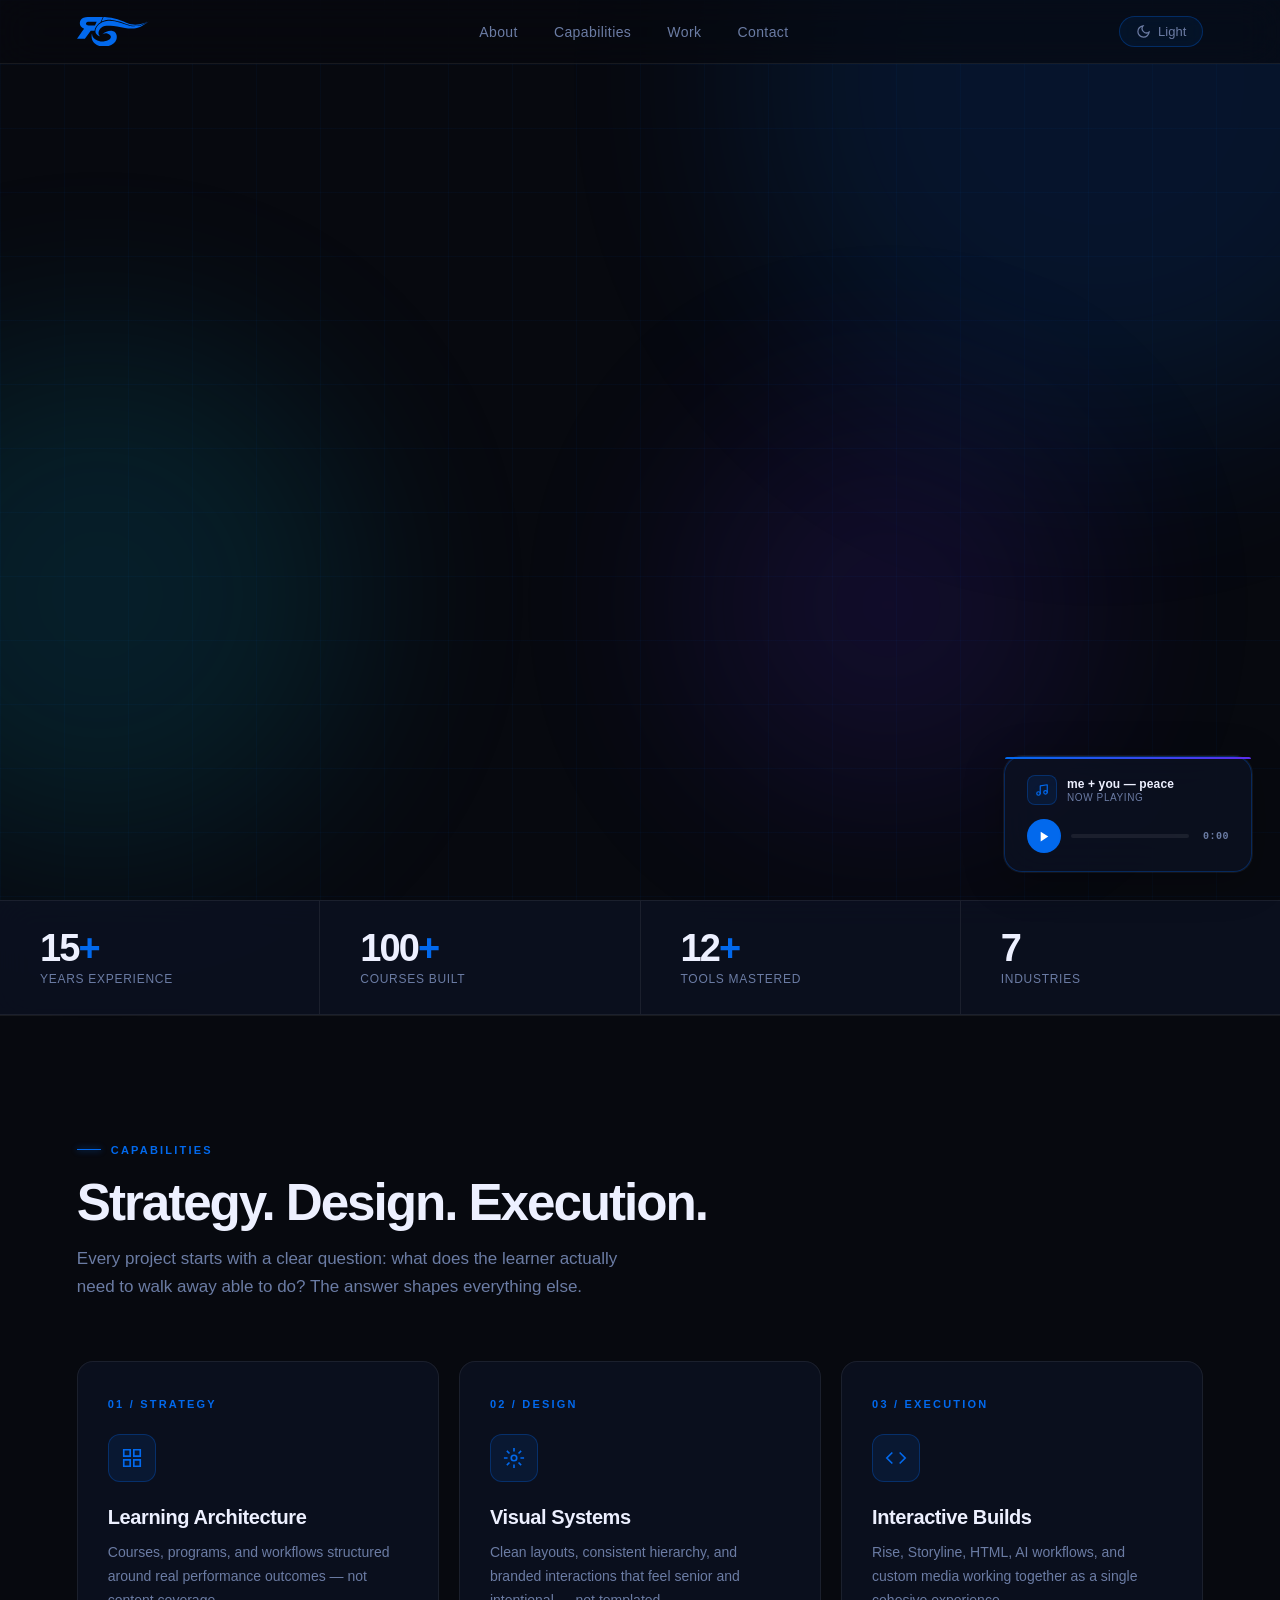
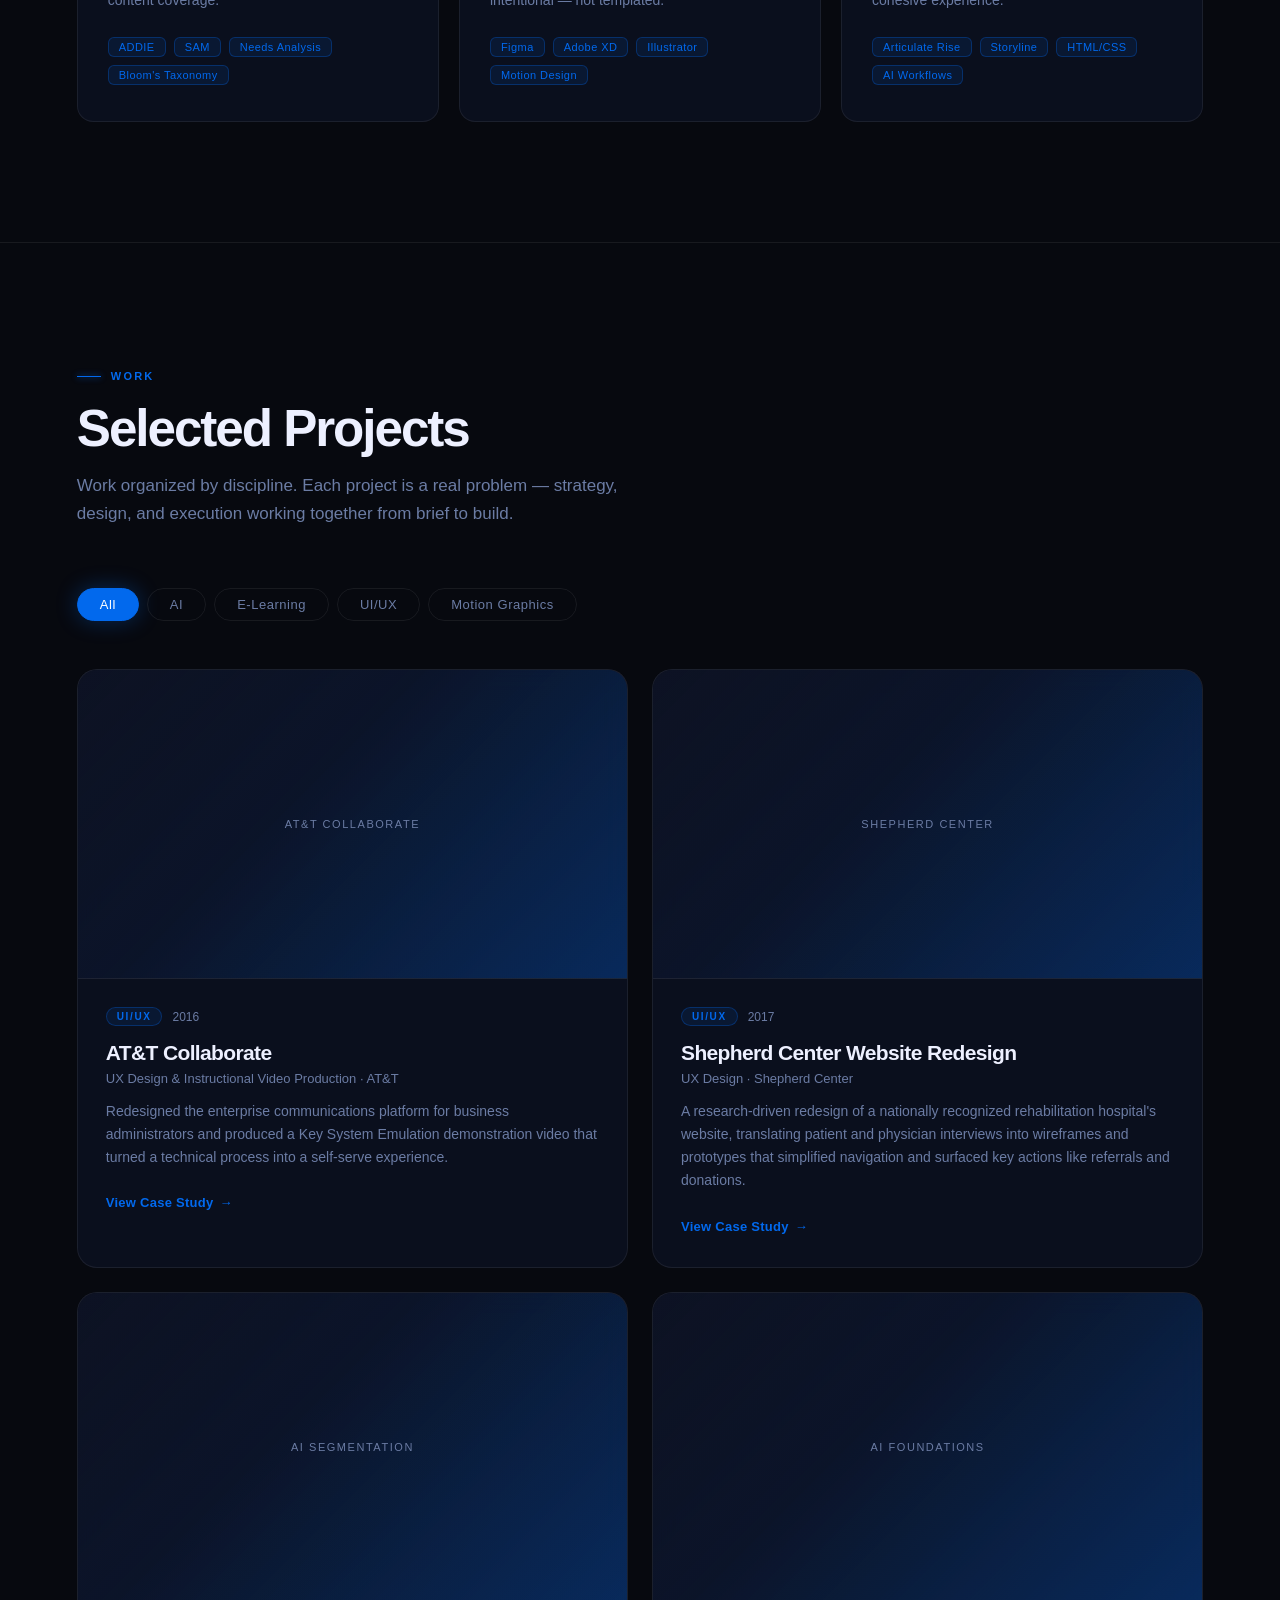
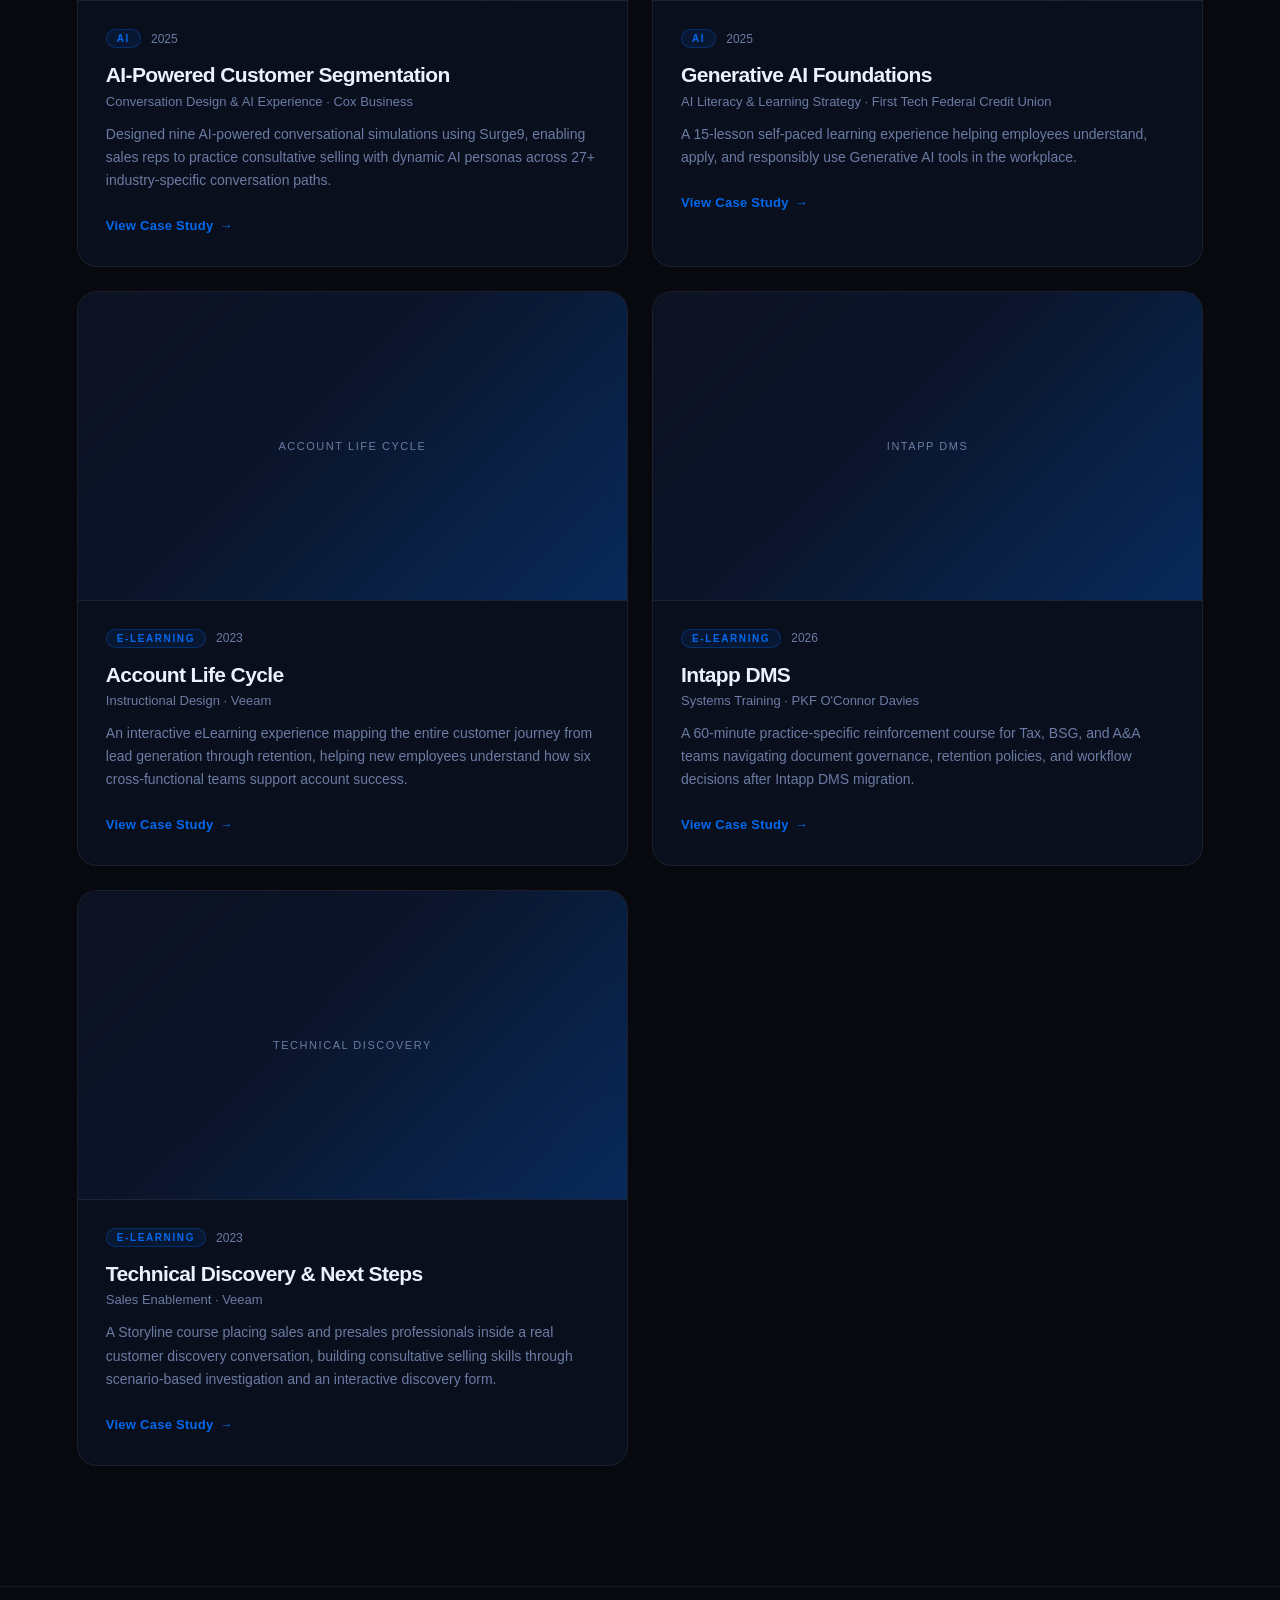
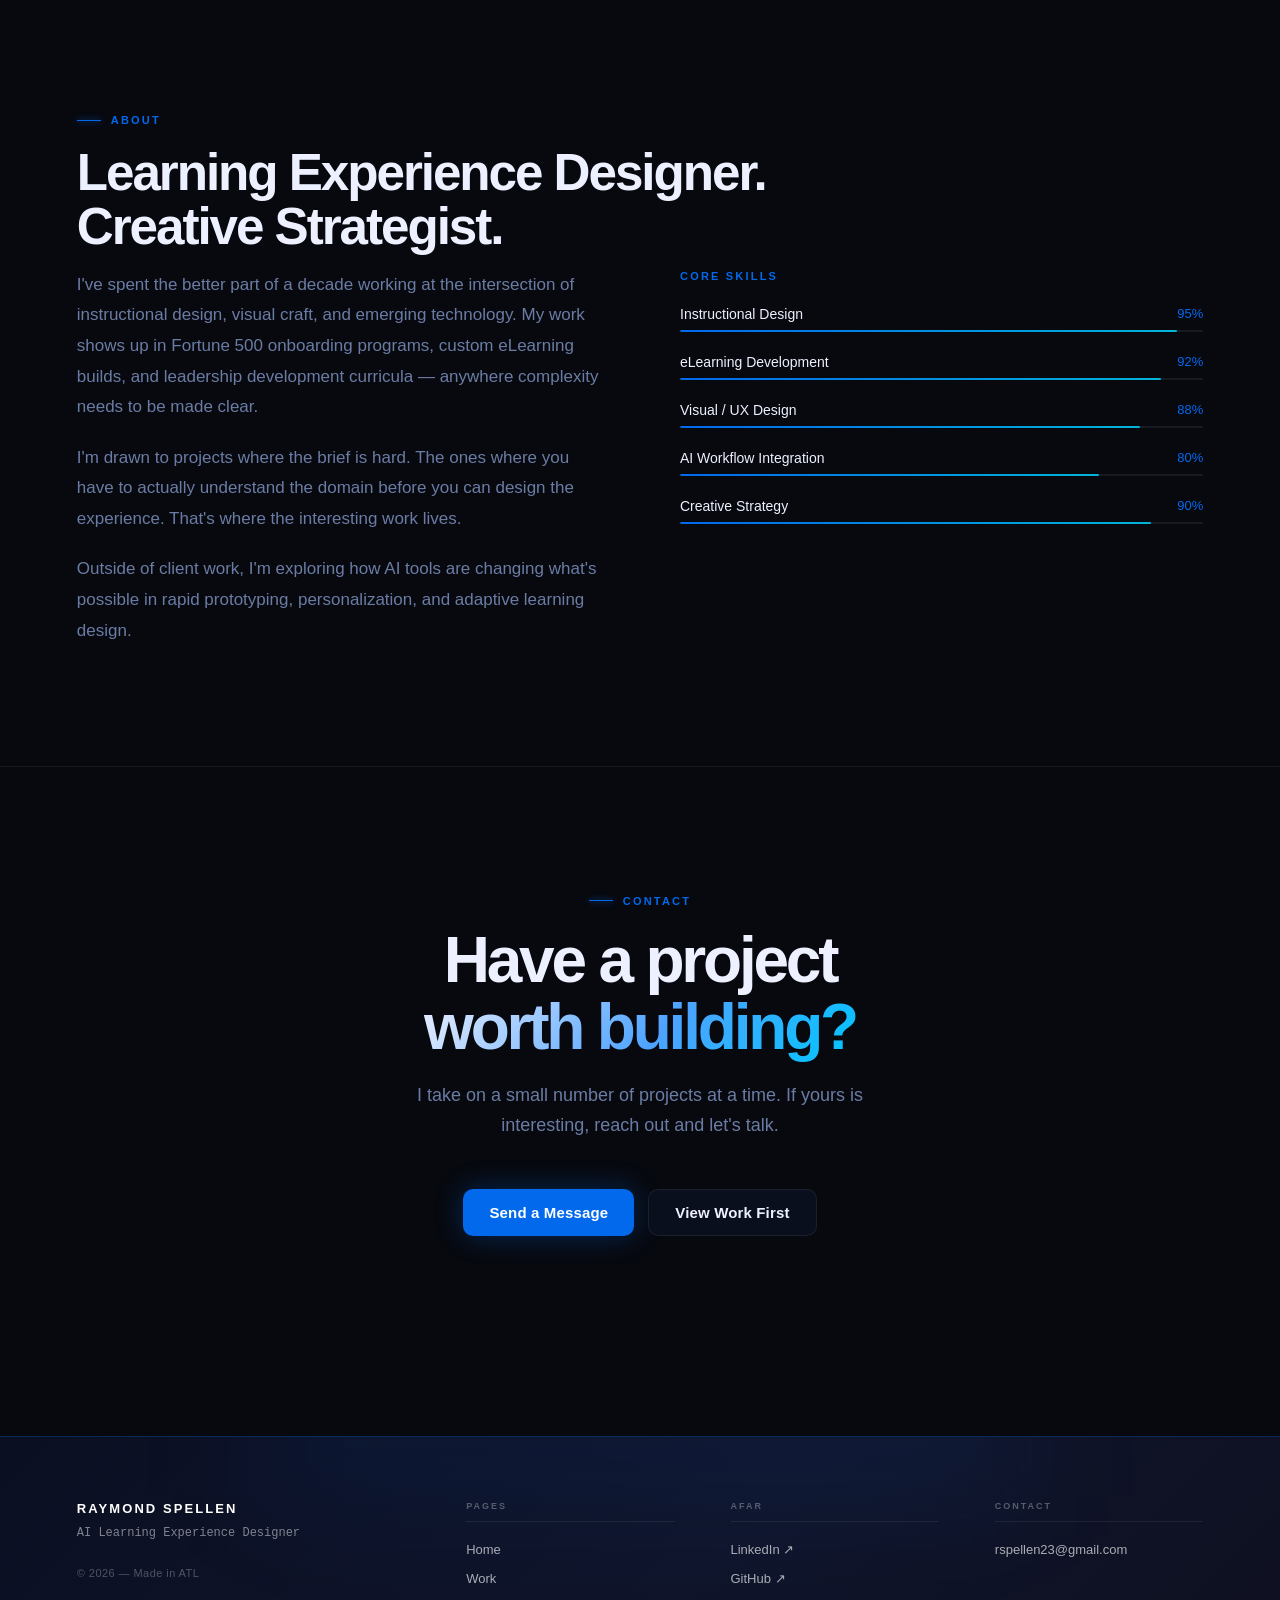
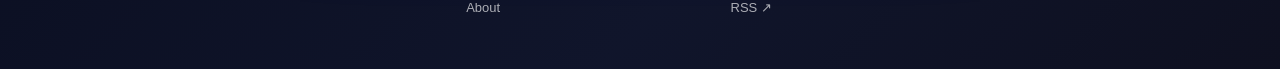
==== index.html @ ef3dd7fc "commit" ====
<!DOCTYPE html>
<html lang="en" data-theme="dark">
<head>
<meta charset="UTF-8" />
<meta name="viewport" content="width=device-width, initial-scale=1.0" />
<title>Raymond Spellen | Learning Experience Portfolio</title>
<link rel="stylesheet" href="footer.css" />

<style>
/* ─── Tokens ─── */
:root {
  --bg:           #07090f;
  --surface:      #0d1223;
  --card:         rgba(13, 18, 35, 0.75);
  --text:         #edf0ff;
  --muted:        #6b7ca4;
  --accent:       #0269ed;
  --accent-lo:    rgba(2, 105, 237, 0.10);
  --accent-mid:   rgba(2, 105, 237, 0.22);
  --accent-glow:  rgba(2, 105, 237, 0.32);
  --border:       rgba(255, 255, 255, 0.07);
  --border-hi:    rgba(2, 105, 237, 0.30);
  --grid-line:    rgba(2, 105, 237, 0.045);
  --orb-opacity:  0.13;
  --nav-bg:       rgba(7, 9, 15, 0.65);
}

[data-theme="light"] {
  --bg:           #f1f4ff;
  --surface:      #ffffff;
  --card:         rgba(255, 255, 255, 0.82);
  --text:         #07090f;
  --muted:        #505d7e;
  --accent:       #0269ed;
  --accent-lo:    rgba(2, 105, 237, 0.07);
  --accent-mid:   rgba(2, 105, 237, 0.15);
  --accent-glow:  rgba(2, 105, 237, 0.22);
  --border:       rgba(0, 0, 0, 0.07);
  --border-hi:    rgba(2, 105, 237, 0.25);
  --grid-line:    rgba(2, 105, 237, 0.04);
  --orb-opacity:  0.06;
  --nav-bg:       rgba(241, 244, 255, 0.72);
}

/* ─── Reset ─── */
*, *::before, *::after { box-sizing: border-box; margin: 0; padding: 0; }
html { scroll-behavior: smooth; }

body {
  font-family: Inter, -apple-system, Arial, sans-serif;
  background: var(--bg);
  color: var(--text);
  overflow-x: hidden;
  transition: background .4s ease, color .4s ease;
}

/* ─── Background grid ─── */
body::before {
  content: '';
  position: fixed;
  inset: 0;
  background-image:
    linear-gradient(var(--grid-line) 1px, transparent 1px),
    linear-gradient(90deg, var(--grid-line) 1px, transparent 1px);
  background-size: 64px 64px;
  pointer-events: none;
  z-index: 0;
  transition: background-image .4s ease;
}

/* ─── Gradient orbs ─── */
.orb {
  position: fixed;
  border-radius: 50%;
  filter: blur(100px);
  opacity: var(--orb-opacity);
  pointer-events: none;
  z-index: 0;
  transition: opacity .4s ease;
}
.orb-1 {
  width: 720px; height: 720px;
  background: #0269ed;
  top: -280px; right: -180px;
  animation: drift 12s ease-in-out infinite;
}
.orb-2 {
  width: 520px; height: 520px;
  background: #00b4d8;
  bottom: 5%; left: -160px;
  animation: drift 14s ease-in-out infinite reverse;
}
.orb-3 {
  width: 400px; height: 400px;
  background: #5c2eed;
  top: 45%; right: 15%;
  animation: drift 10s ease-in-out infinite;
  animation-delay: -6s;
}

@keyframes drift {
  0%, 100% { transform: translateY(0px); }
  50%       { transform: translateY(-44px); }
}

/* ─── Layer content above bg ─── */
header, section, .intro-loader, nav, footer { position: relative; z-index: 1; }

/* ─── Intro loader ─── */
.intro-loader {
  position: fixed;
  inset: 0;
  background: var(--bg);
  z-index: 999;
  display: grid;
  place-items: center;
  transition: opacity .7s ease;
}
.intro-loader.hide {
  opacity: 0;
  pointer-events: none;
}
.intro-logo { width: 300px; }
.intro-logo .cls-1,
.signature-mark .cls-1,
.nav-logo-svg .cls-1 { fill: #0269ed; }

/* ─── Nav ─── */
nav {
  position: fixed;
  top: 0; left: 0; right: 0;
  z-index: 200;
  padding: 16px 6vw;
  display: flex;
  justify-content: space-between;
  align-items: center;
  background: var(--nav-bg);
  backdrop-filter: blur(20px);
  -webkit-backdrop-filter: blur(20px);
  border-bottom: 1px solid var(--border);
  transition: background .4s ease, border-color .4s ease;
}

.nav-logo-svg { width: 72px; height: auto; display: block; }

.nav-links {
  display: flex;
  list-style: none;
  gap: 36px;
}
.nav-links a {
  color: var(--muted);
  text-decoration: none;
  font-size: 14px;
  letter-spacing: .03em;
  transition: color .2s;
}
.nav-links a:hover { color: var(--text); }

.nav-right { display: flex; align-items: center; gap: 16px; }

.theme-btn {
  display: flex;
  align-items: center;
  gap: 7px;
  padding: 7px 16px;
  border-radius: 999px;
  border: 1px solid var(--border-hi);
  background: var(--accent-lo);
  color: var(--muted);
  font-size: 13px;
  font-family: inherit;
  cursor: pointer;
  transition: all .25s ease;
  backdrop-filter: blur(8px);
}
.theme-btn:hover { color: var(--text); border-color: var(--accent); }

.icon-sun, .icon-moon {
  width: 15px; height: 15px;
  display: none;
}
[data-theme="dark"]  .icon-moon { display: block; }
[data-theme="light"] .icon-sun  { display: block; }
[data-theme="dark"]  .toggle-label::after { content: "Light"; }
[data-theme="light"] .toggle-label::after { content: "Dark"; }

/* ─── Hero ─── */
header {
  min-height: 100vh;
  padding: 130px 6vw 100px;
  display: flex;
  align-items: center;
}

.hero { max-width: 1000px; }

.signature-mark {
  display: block;
  width: 200px;
  margin-bottom: 48px;
}

.eyebrow {
  display: inline-flex;
  align-items: center;
  gap: 10px;
  font-size: 11px;
  font-weight: 600;
  letter-spacing: .22em;
  text-transform: uppercase;
  color: var(--accent);
  padding: 6px 16px;
  border: 1px solid var(--border-hi);
  border-radius: 999px;
  background: var(--accent-lo);
  margin-bottom: 32px;
  backdrop-filter: blur(8px);
}
.eyebrow-dot {
  width: 6px; height: 6px;
  background: var(--accent);
  border-radius: 50%;
  box-shadow: 0 0 10px var(--accent);
  animation: blink 2.4s ease-in-out infinite;
}
@keyframes blink { 0%,100%{opacity:1;} 50%{opacity:.3;} }

h1 {
  font-size: clamp(42px, 7vw, 92px);
  line-height: .93;
  letter-spacing: -0.045em;
  font-weight: 800;
  margin-bottom: 32px;
}

.grad {
  background: linear-gradient(130deg, var(--text) 0%, #4da3ff 55%, #00c6ff 100%);
  -webkit-background-clip: text;
  -webkit-text-fill-color: transparent;
  background-clip: text;
}
[data-theme="light"] .grad {
  background: linear-gradient(130deg, #07090f 0%, #0269ed 55%, #0050b3 100%);
  -webkit-background-clip: text;
  -webkit-text-fill-color: transparent;
  background-clip: text;
}

.hero-sub {
  font-size: 19px;
  line-height: 1.65;
  color: var(--muted);
  max-width: 560px;
  margin-bottom: 48px;
}

.hero-ctas { display: flex; gap: 14px; flex-wrap: wrap; }

.btn {
  display: inline-flex;
  align-items: center;
  gap: 8px;
  padding: 14px 26px;
  border-radius: 10px;
  font-size: 15px;
  font-weight: 600;
  text-decoration: none;
  font-family: inherit;
  letter-spacing: .01em;
  transition: all .25s ease;
  cursor: pointer;
}
.btn-primary {
  background: var(--accent);
  color: #fff;
  border: none;
  box-shadow: 0 0 28px var(--accent-glow);
}
.btn-primary:hover {
  transform: translateY(-2px);
  box-shadow: 0 4px 48px var(--accent-glow);
}
.btn-ghost {
  background: var(--card);
  color: var(--text);
  border: 1px solid var(--border);
  backdrop-filter: blur(8px);
}
.btn-ghost:hover {
  border-color: var(--border-hi);
  transform: translateY(-2px);
}

/* ─── Stats bar ─── */
.stats-bar {
  display: flex;
  gap: 0;
  background: var(--card);
  backdrop-filter: blur(16px);
  border-top: 1px solid var(--border);
  border-bottom: 1px solid var(--border);
  overflow-x: auto;
}
.stat {
  flex: 1;
  min-width: 150px;
  padding: 28px 40px;
  border-right: 1px solid var(--border);
}
.stat:last-child { border-right: none; }
.stat-val {
  font-size: 38px;
  font-weight: 800;
  letter-spacing: -0.05em;
  line-height: 1;
  color: var(--text);
  margin-bottom: 5px;
}
.stat-val em {
  font-style: normal;
  color: var(--accent);
}
.stat-lbl {
  font-size: 12px;
  color: var(--muted);
  letter-spacing: .06em;
  text-transform: uppercase;
}

/* ─── Section shell ─── */
.section { padding: 120px 6vw; }
.section-bordered { border-top: 1px solid var(--border); }

.tag-label {
  display: inline-flex;
  align-items: center;
  gap: 10px;
  font-size: 11px;
  font-weight: 700;
  letter-spacing: .2em;
  text-transform: uppercase;
  color: var(--accent);
  margin-bottom: 20px;
}
.tag-label::before {
  content: '';
  display: block;
  width: 24px;
  height: 1px;
  background: var(--accent);
  box-shadow: 0 0 6px var(--accent);
}

.section-h {
  font-size: clamp(30px, 4vw, 56px);
  letter-spacing: -0.04em;
  line-height: 1.05;
  margin-bottom: 16px;
}

.section-sub {
  font-size: 17px;
  color: var(--muted);
  line-height: 1.65;
  max-width: 580px;
  margin-bottom: 60px;
}

/* ─── Capabilities ─── */
.caps-grid {
  display: grid;
  grid-template-columns: repeat(3, 1fr);
  gap: 20px;
}

.cap-card {
  background: var(--card);
  backdrop-filter: blur(14px);
  border: 1px solid var(--border);
  border-radius: 16px;
  padding: 36px 30px;
  position: relative;
  overflow: hidden;
  transition: border-color .3s, transform .3s, box-shadow .3s;
}
.cap-card::after {
  content: '';
  position: absolute;
  inset: 0;
  background: linear-gradient(135deg, var(--accent-lo) 0%, transparent 55%);
  opacity: 0;
  transition: opacity .3s;
  pointer-events: none;
}
.cap-card:hover {
  border-color: var(--border-hi);
  transform: translateY(-6px);
  box-shadow: 0 24px 56px rgba(2, 105, 237, 0.13);
}
.cap-card:hover::after { opacity: 1; }

.cap-num {
  font-size: 11px;
  font-weight: 700;
  letter-spacing: .2em;
  text-transform: uppercase;
  color: var(--accent);
  margin-bottom: 24px;
  display: block;
}
.cap-icon {
  width: 48px; height: 48px;
  border-radius: 12px;
  border: 1px solid var(--border-hi);
  background: var(--accent-lo);
  display: flex;
  align-items: center;
  justify-content: center;
  margin-bottom: 24px;
}
.cap-icon svg { width: 22px; height: 22px; stroke: var(--accent); fill: none; stroke-width: 1.8; }
.cap-card h3 {
  font-size: 20px;
  letter-spacing: -0.02em;
  margin-bottom: 12px;
}
.cap-card p {
  font-size: 14px;
  color: var(--muted);
  line-height: 1.7;
  margin-bottom: 24px;
}
.tool-chips { display: flex; flex-wrap: wrap; gap: 8px; }
.chip {
  font-size: 11px;
  color: var(--accent);
  background: var(--accent-lo);
  border: 1px solid var(--border-hi);
  border-radius: 6px;
  padding: 3px 10px;
  letter-spacing: .04em;
}

/* ─── Work Section ─── */
.work-tabs {
  display: flex;
  gap: 8px;
  flex-wrap: wrap;
  margin-bottom: 48px;
}
.work-tab {
  padding: 8px 22px;
  border-radius: 999px;
  border: 1px solid var(--border);
  background: transparent;
  color: var(--muted);
  font-size: 13px;
  font-family: inherit;
  font-weight: 500;
  letter-spacing: .04em;
  cursor: pointer;
  transition: all .2s ease;
}
.work-tab:hover { border-color: var(--border-hi); color: var(--text); }
.work-tab.active {
  background: var(--accent);
  border-color: var(--accent);
  color: #fff;
  box-shadow: 0 0 22px var(--accent-glow);
}

.work-grid {
  display: grid;
  grid-template-columns: repeat(2, 1fr);
  gap: 24px;
}

.work-item {
  background: var(--card);
  backdrop-filter: blur(14px);
  border: 1px solid var(--border);
  border-radius: 20px;
  overflow: hidden;
  text-decoration: none;
  color: inherit;
  display: block;
  cursor: pointer;
  transition: border-color .3s, transform .3s, box-shadow .3s;
}
.work-item:hover {
  border-color: var(--border-hi);
  transform: translateY(-5px);
  box-shadow: 0 20px 60px rgba(2, 105, 237, 0.13);
}

.work-thumb {
  aspect-ratio: 16 / 9;
  background: linear-gradient(135deg, var(--surface) 0%, var(--accent-lo) 100%);
  border-bottom: 1px solid var(--border);
  display: flex;
  align-items: center;
  justify-content: center;
  position: relative;
  overflow: hidden;
}
.work-thumb::after {
  content: '';
  position: absolute;
  inset: 0;
  background: linear-gradient(135deg, transparent 40%, var(--accent-mid) 100%);
}
.thumb-lbl {
  font-size: 11px;
  letter-spacing: .14em;
  text-transform: uppercase;
  color: var(--muted);
  position: relative;
  z-index: 1;
}

.work-body { padding: 28px 28px 32px; }

.work-card-meta {
  display: flex;
  align-items: center;
  gap: 10px;
  margin-bottom: 14px;
}
.cat-pill {
  font-size: 10px;
  font-weight: 700;
  letter-spacing: .16em;
  text-transform: uppercase;
  color: var(--accent);
  border: 1px solid var(--border-hi);
  padding: 3px 10px;
  border-radius: 999px;
  background: var(--accent-lo);
}
.work-yr { font-size: 12px; color: var(--muted); }

.work-item h3 {
  font-size: 21px;
  letter-spacing: -0.03em;
  line-height: 1.2;
  margin-bottom: 6px;
}
.work-client {
  font-size: 13px;
  color: var(--muted);
  margin-bottom: 14px;
}
.work-desc {
  font-size: 14px;
  color: var(--muted);
  line-height: 1.65;
  margin-bottom: 24px;
}
.work-cta {
  display: inline-flex;
  align-items: center;
  gap: 6px;
  font-size: 13px;
  font-weight: 600;
  color: var(--accent);
  letter-spacing: .02em;
}
.work-cta::after { content: '→'; }

.work-empty {
  grid-column: 1 / -1;
  display: none;
  flex-direction: column;
  align-items: center;
  gap: 10px;
  padding: 80px 40px;
  border: 1px dashed var(--border);
  border-radius: 20px;
  font-size: 14px;
  color: var(--muted);
  letter-spacing: .06em;
  text-align: center;
}
.work-empty.visible { display: flex; }

/* ─── About ─── */
.about-grid {
  display: grid;
  grid-template-columns: 1fr 1fr;
  gap: 80px;
  align-items: start;
}
.about-text p {
  font-size: 17px;
  color: var(--muted);
  line-height: 1.8;
  margin-bottom: 20px;
}
.about-text p:last-child { margin-bottom: 0; }

.skills-label {
  font-size: 11px;
  font-weight: 700;
  letter-spacing: .2em;
  text-transform: uppercase;
  color: var(--accent);
  margin-bottom: 24px;
  display: block;
}
.skill-list { display: flex; flex-direction: column; gap: 22px; }
.skill-row {}
.skill-top {
  display: flex;
  justify-content: space-between;
  margin-bottom: 8px;
}
.skill-name { font-size: 14px; font-weight: 500; color: var(--text); }
.skill-pct { font-size: 13px; color: var(--accent); }
.skill-track {
  height: 2px;
  background: var(--border);
  border-radius: 999px;
  overflow: hidden;
}
.skill-fill {
  height: 100%;
  border-radius: 999px;
  background: linear-gradient(90deg, #0269ed, #00b4d8);
  box-shadow: 0 0 10px rgba(2, 105, 237, 0.5);
  width: 0;
  transition: width 1.3s cubic-bezier(.4,0,.2,1);
}

/* ─── CTA ─── */
.cta-section {
  padding: 120px 6vw;
  border-top: 1px solid var(--border);
  text-align: center;
}
.cta-section h2 {
  font-size: clamp(34px, 5vw, 68px);
  letter-spacing: -0.05em;
  line-height: 1.05;
  margin-bottom: 20px;
}
.cta-section p {
  font-size: 18px;
  color: var(--muted);
  max-width: 480px;
  margin: 0 auto 48px;
  line-height: 1.65;
}
.cta-row { display: flex; justify-content: center; gap: 14px; flex-wrap: wrap; }

/* ─── Footer ─── */
footer {
  padding: 28px 6vw;
  border-top: 1px solid var(--border);
  display: flex;
  justify-content: space-between;
  align-items: center;
  font-size: 13px;
  color: var(--muted);
  position: relative;
  z-index: 1;
}

/* ─── Reveal animation ─── */
.reveal, .reveal-stagger { opacity: 0; transform: translateY(22px); }

/* ─── Responsive ─── */
@media (max-width: 900px) {
  .caps-grid { grid-template-columns: 1fr; }
  .work-grid  { grid-template-columns: 1fr; }
  .about-grid { grid-template-columns: 1fr; gap: 48px; }
  .nav-links { display: none; }
  .stats-bar { flex-direction: column; }
  .stat { border-right: none; border-bottom: 1px solid var(--border); }
  .stat:last-child { border-bottom: none; }
}

/* ─── Audio Player ─── */
@keyframes ap-spin { to { transform: rotate(360deg); } }

.audio-player {
  position: fixed; bottom: 28px; right: 28px; z-index: 300;
  background: var(--card); backdrop-filter: blur(20px); -webkit-backdrop-filter: blur(20px);
  border: 1px solid var(--border-hi); border-radius: 18px;
  padding: 18px 22px; min-width: 248px;
  box-shadow: 0 8px 40px rgba(0,0,0,.28), 0 0 0 1px var(--border);
  transition: background .4s ease, border-color .4s ease;
}
.audio-player::before {
  content: ''; position: absolute; top: 0; left: 0; right: 0; height: 2px;
  background: linear-gradient(90deg, var(--accent), #5c2eed);
  border-radius: 18px 18px 0 0;
}
.ap-header {
  display: flex; align-items: center; gap: 10px; margin-bottom: 14px;
}
.ap-icon {
  width: 30px; height: 30px; flex-shrink: 0;
  background: var(--accent-lo); border: 1px solid var(--border-hi); border-radius: 8px;
  display: flex; align-items: center; justify-content: center;
  color: var(--accent);
}
.ap-icon svg { width: 14px; height: 14px; }
.ap-track {
  flex: 1; min-width: 0;
}
.ap-title {
  display: block; font-size: 12px; font-weight: 600; color: var(--text);
  white-space: nowrap; overflow: hidden; text-overflow: ellipsis;
  letter-spacing: .01em;
}
.ap-label {
  display: block; font-size: 10px; color: var(--muted);
  letter-spacing: .06em; text-transform: uppercase; margin-top: 1px;
}
.ap-controls {
  display: flex; align-items: center; gap: 10px;
}
.ap-play-btn {
  flex-shrink: 0; width: 34px; height: 34px;
  border-radius: 50%; border: 1px solid var(--border-hi);
  background: var(--accent); color: #fff;
  display: flex; align-items: center; justify-content: center;
  cursor: pointer; font-family: inherit; transition: background .2s, transform .15s;
}
.ap-play-btn:hover { background: #0253c4; transform: scale(1.08); }
.ap-play-btn svg { width: 13px; height: 13px; }
.ap-progress-wrap {
  flex: 1; height: 4px; background: var(--border); border-radius: 2px;
  cursor: pointer; position: relative; overflow: hidden;
}
.ap-progress-bar {
  height: 100%; width: 0%; background: var(--accent); border-radius: 2px;
  transition: width .1s linear;
}
.ap-time {
  font-size: 10px; font-weight: 600; color: var(--muted);
  letter-spacing: .05em; min-width: 30px; text-align: right;
  font-family: 'Courier New', monospace;
}

/* ─── Site Footer ─── */
.site-footer { display:block !important; background:linear-gradient(135deg,#0b0f22 0%,#10152b 55%,#0e1020 100%); border-top:1px solid rgba(2,105,237,.28); padding:64px 6vw 52px; margin-top:80px; position:relative; z-index:1; overflow:hidden; }
[data-theme="light"] .site-footer { background:linear-gradient(135deg,#e4eaff 0%,#eef1ff 55%,#dde6ff 100%); border-top:1px solid rgba(2,105,237,.18); }
.footer-inner { display:grid !important; grid-template-columns:1.6fr 1fr 1fr 1fr; gap:56px; align-items:start; }
.footer-brand { display:flex !important; flex-direction:column !important; }
.footer-name { font-size:13px; font-weight:800; letter-spacing:.16em; text-transform:uppercase; color:#fff; margin-bottom:8px; }
[data-theme="light"] .footer-name { color:#07090f; }
.footer-tagline { font-family:'Courier New',monospace; font-size:12px; color:rgba(255,255,255,.48); line-height:1.6; margin-bottom:24px; }
[data-theme="light"] .footer-tagline { color:#505d7e; }
.footer-copy { font-size:11px; color:rgba(255,255,255,.28); letter-spacing:.04em; }
[data-theme="light"] .footer-copy { color:#7a89b0; }
.footer-col { display:flex !important; flex-direction:column !important; gap:11px; }
.footer-col-label { display:block; font-size:9px; font-weight:700; letter-spacing:.22em; text-transform:uppercase; color:rgba(255,255,255,.3); margin-bottom:8px; padding-bottom:10px; border-bottom:1px solid rgba(255,255,255,.07); }
[data-theme="light"] .footer-col-label { color:#7a89b0; border-bottom-color:rgba(0,0,0,.07); }
.footer-col a { font-size:13px; color:rgba(255,255,255,.65); text-decoration:none; transition:color .2s; }
.footer-col a:hover { color:#0269ed; }
[data-theme="light"] .footer-col a { color:#07090f; }
[data-theme="light"] .footer-col a:hover { color:#0269ed; }
@media(max-width:780px){.footer-inner{grid-template-columns:1fr 1fr !important;gap:36px;}.footer-brand{grid-column:1/-1;margin-bottom:8px;}}
@media(max-width:480px){.footer-inner{grid-template-columns:1fr !important;}}
</style>
</head>

<body>

<!-- Ambient orbs -->
<div class="orb orb-1"></div>
<div class="orb orb-2"></div>
<div class="orb orb-3"></div>

<!-- ─── Intro Loader ─── -->
<div class="intro-loader" id="loader">
  <svg class="intro-logo" viewBox="0 0 1119.99 461.88" xmlns="http://www.w3.org/2000/svg">
    <path class="cls-1" d="M122.86,336.76l-122.86.14,51.08-73.11,14.62-20.52c2.9-2.01,3.95-5.2,6.02-8.01l38.52-52.41c-39.26-16.86-68.72-46.02-66.66-90.72.02-36.71,24.75-66.36,58.06-79.94C121.98,3.89,143.37.39,165.79.38l215.58-.13,21.4.59-36.93,81.54c-34.11,20.93-61.34,50.14-78.95,86.01-6.89,14.04-11.42,28.09-13.55,43.73l-44.33.18-15.67.8-90.48,123.67ZM194.12,132.17l85.6-.16,26.28-57.83-120.31-.1c-9.86-.26-18.55,1.29-27.49,4.69-15.89,6.06-22.75,24.15-14.33,39.28,7.8,14.02,32.15,13.82,50.25,14.12Z"/>
    <path class="cls-1" d="M746.52,170.11c-41.01-4.36-80.49-13.59-121.05-20.85-36.13-6.47-71.23-11.73-107.86-14.17-29.82-1.98-58.53-.9-87.3,6.82-17.5,4.69-33.44,12.44-48.13,22.68-16.47,11.48-29.41,26.01-38.27,43.81-15.53,31.22-13.31,71.85,15.78,92.76l-19.06-6.13c-14.24-4.58-26.38-13.5-36.01-24.84-24.78-29.19-21.93-66.45-5.73-99.88,10.49-21.65,25.46-40.45,43.13-56.59,4-3.65,7.99-5.99,12.07-9.19l6.69-5.24c19.83-13.56,40.91-23.45,64.21-29.67l37.31-7.76c42.07-5.44,84.1-2.69,125.65,5.95l70.61,18.24,15.09,4.57,59.17,16.35c79.18,25.2,121,41.06,189.66,34.63s85.92-17.17,88.58-18.08c28.8-9.76,45.96-21.68,65.62-31.13l43.32-22.01c-57.28,35.37-111.01,80.38-176.34,98.19-18.41,5.02-35.52,12.22-98.81,11.55-30.35-.32-68.17-6.8-98.32-10Z"/>
    <path class="cls-1" d="M389.35,270.35c73.89-64.99,161.21-70.91,202.21-32.68,29.97,27.95,33,77.44,21.45,112.34-29.44,88.96-172.19,139.36-275.74,96.16-13.71-5.72-81.39-31.4-103.15-96.16-15.16-45.12-3.04-93.95,0-93.96,1.83,0,.04,17.59,5.11,34.72,16.6,56.14,105.76,102.1,188.94,86.81,55.87-10.27,110.69-33.31,96-80.68-8.28-26.7-49.24-41.07-52.09-41.87-42.02-11.91-77.17,11.49-82.72,15.32Z"/>
    <path class="cls-1" d="M412.84.25c7.83-1.89,171,5.68,322.09,73.8,65.77,29.65,86.09,35.79,115.6,40.58,130.66,21.21,242.15-42.4,240.19-40.58-3.19,2.97-108.45,83.8-246.89,58.12-3.77-.7-8.42-1.26-17.36-3.77-90.03-25.29-136.85-61.04-287.14-81.85-90.42-12.52-159.1,30.61-157.17,26.37,1.71-3.75,29.14-72.29,30.69-72.66Z"/>
  </svg>
</div>

<!-- ─── Nav ─── -->
<nav>
  <svg class="nav-logo-svg" viewBox="0 0 1119.99 461.88" xmlns="http://www.w3.org/2000/svg">
    <path class="cls-1" d="M122.86,336.76l-122.86.14,51.08-73.11,14.62-20.52c2.9-2.01,3.95-5.2,6.02-8.01l38.52-52.41c-39.26-16.86-68.72-46.02-66.66-90.72.02-36.71,24.75-66.36,58.06-79.94C121.98,3.89,143.37.39,165.79.38l215.58-.13,21.4.59-36.93,81.54c-34.11,20.93-61.34,50.14-78.95,86.01-6.89,14.04-11.42,28.09-13.55,43.73l-44.33.18-15.67.8-90.48,123.67ZM194.12,132.17l85.6-.16,26.28-57.83-120.31-.1c-9.86-.26-18.55,1.29-27.49,4.69-15.89,6.06-22.75,24.15-14.33,39.28,7.8,14.02,32.15,13.82,50.25,14.12Z"/>
    <path class="cls-1" d="M746.52,170.11c-41.01-4.36-80.49-13.59-121.05-20.85-36.13-6.47-71.23-11.73-107.86-14.17-29.82-1.98-58.53-.9-87.3,6.82-17.5,4.69-33.44,12.44-48.13,22.68-16.47,11.48-29.41,26.01-38.27,43.81-15.53,31.22-13.31,71.85,15.78,92.76l-19.06-6.13c-14.24-4.58-26.38-13.5-36.01-24.84-24.78-29.19-21.93-66.45-5.73-99.88,10.49-21.65,25.46-40.45,43.13-56.59,4-3.65,7.99-5.99,12.07-9.19l6.69-5.24c19.83-13.56,40.91-23.45,64.21-29.67l37.31-7.76c42.07-5.44,84.1-2.69,125.65,5.95l70.61,18.24,15.09,4.57,59.17,16.35c79.18,25.2,121,41.06,189.66,34.63s85.92-17.17,88.58-18.08c28.8-9.76,45.96-21.68,65.62-31.13l43.32-22.01c-57.28,35.37-111.01,80.38-176.34,98.19-18.41,5.02-35.52,12.22-98.81,11.55-30.35-.32-68.17-6.8-98.32-10Z"/>
    <path class="cls-1" d="M389.35,270.35c73.89-64.99,161.21-70.91,202.21-32.68,29.97,27.95,33,77.44,21.45,112.34-29.44,88.96-172.19,139.36-275.74,96.16-13.71-5.72-81.39-31.4-103.15-96.16-15.16-45.12-3.04-93.95,0-93.96,1.83,0,.04,17.59,5.11,34.72,16.6,56.14,105.76,102.1,188.94,86.81,55.87-10.27,110.69-33.31,96-80.68-8.28-26.7-49.24-41.07-52.09-41.87-42.02-11.91-77.17,11.49-82.72,15.32Z"/>
    <path class="cls-1" d="M412.84.25c7.83-1.89,171,5.68,322.09,73.8,65.77,29.65,86.09,35.79,115.6,40.58,130.66,21.21,242.15-42.4,240.19-40.58-3.19,2.97-108.45,83.8-246.89,58.12-3.77-.7-8.42-1.26-17.36-3.77-90.03-25.29-136.85-61.04-287.14-81.85-90.42-12.52-159.1,30.61-157.17,26.37,1.71-3.75,29.14-72.29,30.69-72.66Z"/>
  </svg>

  <ul class="nav-links">
    <li><a href="#about">About</a></li>
    <li><a href="#capabilities">Capabilities</a></li>
    <li><a href="#work">Work</a></li>
    <li><a href="#contact">Contact</a></li>
  </ul>

  <div class="nav-right">
    <button class="theme-btn" id="themeBtn" onclick="toggleTheme()">
      <!-- Sun icon -->
      <svg class="icon-sun" viewBox="0 0 24 24" stroke="currentColor" fill="none" stroke-width="2">
        <circle cx="12" cy="12" r="5"/>
        <line x1="12" y1="1" x2="12" y2="3"/>
        <line x1="12" y1="21" x2="12" y2="23"/>
        <line x1="4.22" y1="4.22" x2="5.64" y2="5.64"/>
        <line x1="18.36" y1="18.36" x2="19.78" y2="19.78"/>
        <line x1="1" y1="12" x2="3" y2="12"/>
        <line x1="21" y1="12" x2="23" y2="12"/>
        <line x1="4.22" y1="19.78" x2="5.64" y2="18.36"/>
        <line x1="18.36" y1="5.64" x2="19.78" y2="4.22"/>
      </svg>
      <!-- Moon icon -->
      <svg class="icon-moon" viewBox="0 0 24 24" stroke="currentColor" fill="none" stroke-width="2">
        <path d="M21 12.79A9 9 0 1 1 11.21 3 7 7 0 0 0 21 12.79z"/>
      </svg>
      <span class="toggle-label"></span>
    </button>
  </div>
</nav>

<!-- ─── Hero ─── -->
<header id="hero">
  <div class="hero">
    <svg class="signature-mark" viewBox="0 0 1119.99 461.88" xmlns="http://www.w3.org/2000/svg">
      <path class="cls-1" d="M122.86,336.76l-122.86.14,51.08-73.11,14.62-20.52c2.9-2.01,3.95-5.2,6.02-8.01l38.52-52.41c-39.26-16.86-68.72-46.02-66.66-90.72.02-36.71,24.75-66.36,58.06-79.94C121.98,3.89,143.37.39,165.79.38l215.58-.13,21.4.59-36.93,81.54c-34.11,20.93-61.34,50.14-78.95,86.01-6.89,14.04-11.42,28.09-13.55,43.73l-44.33.18-15.67.8-90.48,123.67ZM194.12,132.17l85.6-.16,26.28-57.83-120.31-.1c-9.86-.26-18.55,1.29-27.49,4.69-15.89,6.06-22.75,24.15-14.33,39.28,7.8,14.02,32.15,13.82,50.25,14.12Z"/>
      <path class="cls-1" d="M746.52,170.11c-41.01-4.36-80.49-13.59-121.05-20.85-36.13-6.47-71.23-11.73-107.86-14.17-29.82-1.98-58.53-.9-87.3,6.82-17.5,4.69-33.44,12.44-48.13,22.68-16.47,11.48-29.41,26.01-38.27,43.81-15.53,31.22-13.31,71.85,15.78,92.76l-19.06-6.13c-14.24-4.58-26.38-13.5-36.01-24.84-24.78-29.19-21.93-66.45-5.73-99.88,10.49-21.65,25.46-40.45,43.13-56.59,4-3.65,7.99-5.99,12.07-9.19l6.69-5.24c19.83-13.56,40.91-23.45,64.21-29.67l37.31-7.76c42.07-5.44,84.1-2.69,125.65,5.95l70.61,18.24,15.09,4.57,59.17,16.35c79.18,25.2,121,41.06,189.66,34.63s85.92-17.17,88.58-18.08c28.8-9.76,45.96-21.68,65.62-31.13l43.32-22.01c-57.28,35.37-111.01,80.38-176.34,98.19-18.41,5.02-35.52,12.22-98.81,11.55-30.35-.32-68.17-6.8-98.32-10Z"/>
      <path class="cls-1" d="M389.35,270.35c73.89-64.99,161.21-70.91,202.21-32.68,29.97,27.95,33,77.44,21.45,112.34-29.44,88.96-172.19,139.36-275.74,96.16-13.71-5.72-81.39-31.4-103.15-96.16-15.16-45.12-3.04-93.95,0-93.96,1.83,0,.04,17.59,5.11,34.72,16.6,56.14,105.76,102.1,188.94,86.81,55.87-10.27,110.69-33.31,96-80.68-8.28-26.7-49.24-41.07-52.09-41.87-42.02-11.91-77.17,11.49-82.72,15.32Z"/>
      <path class="cls-1" d="M412.84.25c7.83-1.89,171,5.68,322.09,73.8,65.77,29.65,86.09,35.79,115.6,40.58,130.66,21.21,242.15-42.4,240.19-40.58-3.19,2.97-108.45,83.8-246.89,58.12-3.77-.7-8.42-1.26-17.36-3.77-90.03-25.29-136.85-61.04-287.14-81.85-90.42-12.52-159.1,30.61-157.17,26.37,1.71-3.75,29.14-72.29,30.69-72.66Z"/>
    </svg>

    <div class="eyebrow reveal">
      <span class="eyebrow-dot"></span>
      AI Learning Experience Designer
    </div>

    <h1 class="reveal">
      Designing learning<br>
      <span class="grad">that moves people.</span>
    </h1>

    <p class="hero-sub reveal">
      I build instructional experiences that turn complex ideas into practical,
      polished, learner-centered moments — combining strategy, design, and technology
      into work that actually sticks.
    </p>

    <div class="hero-ctas reveal">
      <a href="#work" class="btn btn-primary">View My Work</a>
      <a href="#contact" class="btn btn-ghost">Get in Touch</a>
    </div>
  </div>
</header>

<!-- ─── Stats ─── -->
<div class="stats-bar">
  <div class="stat">
    <div class="stat-val">15<em>+</em></div>
    <div class="stat-lbl">Years Experience</div>
  </div>
  <div class="stat">
    <div class="stat-val">100<em>+</em></div>
    <div class="stat-lbl">Courses Built</div>
  </div>
  <div class="stat">
    <div class="stat-val">12<em>+</em></div>
    <div class="stat-lbl">Tools Mastered</div>
  </div>
  <div class="stat">
    <div class="stat-val">7</div>
    <div class="stat-lbl">Industries</div>
  </div>
</div>

<!-- ─── Capabilities ─── -->
<section class="section section-bordered" id="capabilities">
  <div class="tag-label reveal">Capabilities</div>
  <h2 class="section-h reveal">
    Strategy. Design. Execution.
  </h2>
  <p class="section-sub reveal">
    Every project starts with a clear question: what does the learner actually need to walk away able to do? The answer shapes everything else.
  </p>

  <div class="caps-grid">
    <div class="cap-card reveal-stagger">
      <span class="cap-num">01 / Strategy</span>
      <div class="cap-icon">
        <svg viewBox="0 0 24 24"><path d="M3 3h7v7H3zM14 3h7v7h-7zM14 14h7v7h-7zM3 14h7v7H3z"/></svg>
      </div>
      <h3>Learning Architecture</h3>
      <p>Courses, programs, and workflows structured around real performance outcomes — not content coverage.</p>
      <div class="tool-chips">
        <span class="chip">ADDIE</span>
        <span class="chip">SAM</span>
        <span class="chip">Needs Analysis</span>
        <span class="chip">Bloom's Taxonomy</span>
      </div>
    </div>

    <div class="cap-card reveal-stagger">
      <span class="cap-num">02 / Design</span>
      <div class="cap-icon">
        <svg viewBox="0 0 24 24"><circle cx="12" cy="12" r="3"/><path d="M12 1v4M12 19v4M4.22 4.22l2.83 2.83M16.95 16.95l2.83 2.83M1 12h4M19 12h4M4.22 19.78l2.83-2.83M16.95 7.05l2.83-2.83"/></svg>
      </div>
      <h3>Visual Systems</h3>
      <p>Clean layouts, consistent hierarchy, and branded interactions that feel senior and intentional — not templated.</p>
      <div class="tool-chips">
        <span class="chip">Figma</span>
        <span class="chip">Adobe XD</span>
        <span class="chip">Illustrator</span>
        <span class="chip">Motion Design</span>
      </div>
    </div>

    <div class="cap-card reveal-stagger">
      <span class="cap-num">03 / Execution</span>
      <div class="cap-icon">
        <svg viewBox="0 0 24 24"><polyline points="16 18 22 12 16 6"/><polyline points="8 6 2 12 8 18"/></svg>
      </div>
      <h3>Interactive Builds</h3>
      <p>Rise, Storyline, HTML, AI workflows, and custom media working together as a single cohesive experience.</p>
      <div class="tool-chips">
        <span class="chip">Articulate Rise</span>
        <span class="chip">Storyline</span>
        <span class="chip">HTML/CSS</span>
        <span class="chip">AI Workflows</span>
      </div>
    </div>
  </div>
</section>

<!-- ─── Work ─── -->
<section class="section section-bordered" id="work">
  <div class="tag-label reveal">Work</div>
  <h2 class="section-h reveal">Selected Projects</h2>
  <p class="section-sub reveal">
    Work organized by discipline. Each project is a real problem — strategy, design, and execution working together from brief to build.
  </p>

  <div class="work-tabs reveal">
    <button class="work-tab active" data-filter="all">All</button>
    <button class="work-tab" data-filter="ai">AI</button>
    <button class="work-tab" data-filter="elearning">E-Learning</button>
    <button class="work-tab" data-filter="uiux">UI/UX</button>
    <button class="work-tab" data-filter="motion">Motion Graphics</button>
  </div>

  <div class="work-grid">

    <!-- AT&T Collaborate — UI/UX -->
    <a class="work-item reveal" data-category="uiux" href="att-collaborate.html">
      <div class="work-thumb">
        <span class="thumb-lbl">AT&amp;T Collaborate</span>
      </div>
      <div class="work-body">
        <div class="work-card-meta">
          <span class="cat-pill">UI/UX</span>
          <span class="work-yr">2016</span>
        </div>
        <h3>AT&amp;T Collaborate</h3>
        <p class="work-client">UX Design &amp; Instructional Video Production &middot; AT&amp;T</p>
        <p class="work-desc">Redesigned the enterprise communications platform for business administrators and produced a Key System Emulation demonstration video that turned a technical process into a self-serve experience.</p>
        <span class="work-cta">View Case Study</span>
      </div>
    </a>

    <!-- Shepherd Center Website Redesign — UI/UX category -->
    <a class="work-item reveal" data-category="uiux" href="shepherd-center.html">
      <div class="work-thumb">
        <span class="thumb-lbl">Shepherd Center</span>
      </div>
      <div class="work-body">
        <div class="work-card-meta">
          <span class="cat-pill">UI/UX</span>
          <span class="work-yr">2017</span>
        </div>
        <h3>Shepherd Center Website Redesign</h3>
        <p class="work-client">UX Design &middot; Shepherd Center</p>
        <p class="work-desc">A research-driven redesign of a nationally recognized rehabilitation hospital's website, translating patient and physician interviews into wireframes and prototypes that simplified navigation and surfaced key actions like referrals and donations.</p>
        <span class="work-cta">View Case Study</span>
      </div>
    </a>

    <!-- AI Customer Segmentation — AI category -->
    <a class="work-item reveal" data-category="ai" href="ai-segmentation.html">
      <div class="work-thumb">
        <span class="thumb-lbl">AI Segmentation</span>
      </div>
      <div class="work-body">
        <div class="work-card-meta">
          <span class="cat-pill">AI</span>
          <span class="work-yr">2025</span>
        </div>
        <h3>AI-Powered Customer Segmentation</h3>
        <p class="work-client">Conversation Design &amp; AI Experience &middot; Cox Business</p>
        <p class="work-desc">Designed nine AI-powered conversational simulations using Surge9, enabling sales reps to practice consultative selling with dynamic AI personas across 27+ industry-specific conversation paths.</p>
        <span class="work-cta">View Case Study</span>
      </div>
    </a>

    <!-- Generative AI Foundations — AI category -->
    <a class="work-item reveal" data-category="ai" href="generative-ai-foundations.html">
      <div class="work-thumb">
        <span class="thumb-lbl">AI Foundations</span>
      </div>
      <div class="work-body">
        <div class="work-card-meta">
          <span class="cat-pill">AI</span>
          <span class="work-yr">2025</span>
        </div>
        <h3>Generative AI Foundations</h3>
        <p class="work-client">AI Literacy &amp; Learning Strategy &middot; First Tech Federal Credit Union</p>
        <p class="work-desc">A 15-lesson self-paced learning experience helping employees understand, apply, and responsibly use Generative AI tools in the workplace.</p>
        <span class="work-cta">View Case Study</span>
      </div>
    </a>

    <!-- Account Life Cycle — E-Learning -->
    <a class="work-item reveal" data-category="elearning" href="account-life-cycle.html">
      <div class="work-thumb">
        <span class="thumb-lbl">Account Life Cycle</span>
      </div>
      <div class="work-body">
        <div class="work-card-meta">
          <span class="cat-pill">E-Learning</span>
          <span class="work-yr">2023</span>
        </div>
        <h3>Account Life Cycle</h3>
        <p class="work-client">Instructional Design &middot; Veeam</p>
        <p class="work-desc">An interactive eLearning experience mapping the entire customer journey from lead generation through retention, helping new employees understand how six cross-functional teams support account success.</p>
        <span class="work-cta">View Case Study</span>
      </div>
    </a>

    <!-- Intapp DMS — E-Learning -->
    <a class="work-item reveal" data-category="elearning" href="intapp-dms.html">
      <div class="work-thumb">
        <span class="thumb-lbl">Intapp DMS</span>
      </div>
      <div class="work-body">
        <div class="work-card-meta">
          <span class="cat-pill">E-Learning</span>
          <span class="work-yr">2026</span>
        </div>
        <h3>Intapp DMS</h3>
        <p class="work-client">Systems Training &middot; PKF O'Connor Davies</p>
        <p class="work-desc">A 60-minute practice-specific reinforcement course for Tax, BSG, and A&amp;A teams navigating document governance, retention policies, and workflow decisions after Intapp DMS migration.</p>
        <span class="work-cta">View Case Study</span>
      </div>
    </a>

    <!-- Technical Discovery — E-Learning -->
    <a class="work-item reveal" data-category="elearning" href="technical-discovery.html">
      <div class="work-thumb">
        <span class="thumb-lbl">Technical Discovery</span>
      </div>
      <div class="work-body">
        <div class="work-card-meta">
          <span class="cat-pill">E-Learning</span>
          <span class="work-yr">2023</span>
        </div>
        <h3>Technical Discovery &amp; Next Steps</h3>
        <p class="work-client">Sales Enablement &middot; Veeam</p>
        <p class="work-desc">A Storyline course placing sales and presales professionals inside a real customer discovery conversation, building consultative selling skills through scenario-based investigation and an interactive discovery form.</p>
        <span class="work-cta">View Case Study</span>
      </div>
    </a>

    <!-- Empty state -->
    <div class="work-empty" id="workEmpty">
      <span>No projects in this category yet. More coming soon.</span>
    </div>

  </div>
</section>

<!-- ─── About ─── -->
<section class="section section-bordered" id="about">
  <div class="tag-label reveal">About</div>
  <h2 class="section-h reveal">Learning Experience Designer.<br>Creative Strategist.</h2>

  <div class="about-grid">
    <div class="about-text">
      <p class="reveal">
        I've spent the better part of a decade working at the intersection of instructional design, visual craft, and emerging technology. My work shows up in Fortune 500 onboarding programs, custom eLearning builds, and leadership development curricula — anywhere complexity needs to be made clear.
      </p>
      <p class="reveal">
        I'm drawn to projects where the brief is hard. The ones where you have to actually understand the domain before you can design the experience. That's where the interesting work lives.
      </p>
      <p class="reveal">
        Outside of client work, I'm exploring how AI tools are changing what's possible in rapid prototyping, personalization, and adaptive learning design.
      </p>
    </div>

    <div>
      <span class="skills-label reveal">Core Skills</span>
      <div class="skill-list">
        <div class="skill-row reveal-stagger">
          <div class="skill-top">
            <span class="skill-name">Instructional Design</span>
            <span class="skill-pct">95%</span>
          </div>
          <div class="skill-track"><div class="skill-fill" data-width="95"></div></div>
        </div>
        <div class="skill-row reveal-stagger">
          <div class="skill-top">
            <span class="skill-name">eLearning Development</span>
            <span class="skill-pct">92%</span>
          </div>
          <div class="skill-track"><div class="skill-fill" data-width="92"></div></div>
        </div>
        <div class="skill-row reveal-stagger">
          <div class="skill-top">
            <span class="skill-name">Visual / UX Design</span>
            <span class="skill-pct">88%</span>
          </div>
          <div class="skill-track"><div class="skill-fill" data-width="88"></div></div>
        </div>
        <div class="skill-row reveal-stagger">
          <div class="skill-top">
            <span class="skill-name">AI Workflow Integration</span>
            <span class="skill-pct">80%</span>
          </div>
          <div class="skill-track"><div class="skill-fill" data-width="80"></div></div>
        </div>
        <div class="skill-row reveal-stagger">
          <div class="skill-top">
            <span class="skill-name">Creative Strategy</span>
            <span class="skill-pct">90%</span>
          </div>
          <div class="skill-track"><div class="skill-fill" data-width="90"></div></div>
        </div>
      </div>
    </div>
  </div>
</section>

<!-- ─── CTA ─── -->
<section class="cta-section" id="contact">
  <div class="tag-label reveal" style="justify-content:center;">Contact</div>
  <h2 class="reveal">
    Have a project<br>
    <span class="grad">worth building?</span>
  </h2>
  <p class="reveal">
    I take on a small number of projects at a time. If yours is interesting, reach out and let's talk.
  </p>
  <div class="cta-row reveal">
    <a href="mailto:rspellen23@gmail.com" class="btn btn-primary">Send a Message</a>
    <a href="#work" class="btn btn-ghost">View Work First</a>
  </div>
</section>

<!-- ─── Footer ─── -->
<footer class="site-footer">
  <div class="footer-inner">
    <div class="footer-brand">
      <span class="footer-name">Raymond Spellen</span>
      <span class="footer-tagline">AI Learning Experience Designer</span>
      <span class="footer-copy">&copy; 2026 &mdash; Made in ATL</span>
    </div>
    <div class="footer-col">
      <span class="footer-col-label">Pages</span>
      <a href="index.html">Home</a>
      <a href="index.html#work">Work</a>
      <a href="index.html#about">About</a>
    </div>
    <div class="footer-col">
      <span class="footer-col-label">Afar</span>
      <a href="https://www.linkedin.com/in/rspellen/" target="_blank" rel="noopener">LinkedIn &#8599;</a>
      <a href="https://github.com/rspellen23" target="_blank" rel="noopener">GitHub &#8599;</a>
      <a href="#" target="_blank" rel="noopener">RSS &#8599;</a>
    </div>
    <div class="footer-col">
      <span class="footer-col-label">Contact</span>
      <a href="mailto:rspellen23@gmail.com">rspellen23@gmail.com</a>
    </div>
  </div>
</footer>


<script>
/* ─── Theme Toggle ─── */
function toggleTheme() {
  const html = document.documentElement;
  html.dataset.theme = html.dataset.theme === "dark" ? "light" : "dark";
  localStorage.setItem("rs-theme", html.dataset.theme);
}

(function() {
  const saved = localStorage.getItem("rs-theme");
  if (saved) document.documentElement.dataset.theme = saved;
})();

/* ─── Intro Loader ─── */
document.addEventListener("DOMContentLoaded", () => {
  const loader   = document.getElementById("loader");
  const introPaths = [...document.querySelectorAll(".intro-logo .cls-1")];
  const sigPaths   = [...document.querySelectorAll(".signature-mark .cls-1")];

  introPaths.forEach(el => { el.style.opacity = 0; });
  sigPaths.forEach(el => { el.style.opacity = 0; });

  introPaths.forEach((el, i) => {
    setTimeout(() => {
      el.style.transition = "opacity .55s ease";
      el.style.opacity = 1;
    }, 180 + i * 200);
  });

  setTimeout(() => loader.classList.add("hide"), 2400);

  setTimeout(() => {
    loader.style.display = "none";
    sigPaths.forEach((el, i) => {
      setTimeout(() => {
        el.style.transition = "opacity .5s ease";
        el.style.opacity = 1;
      }, i * 110);
    });
    revealHero();
  }, 3200);

  /* ─── Hero reveal ─── */
  function revealHero() {
    document.querySelectorAll(".hero .reveal").forEach((el, i) => {
      setTimeout(() => {
        el.style.transition = "opacity .8s ease, transform .8s ease";
        el.style.opacity = 1;
        el.style.transform = "translateY(0)";
      }, i * 130);
    });
  }

  /* ─── Scroll reveals ─── */
  const revealObs = new IntersectionObserver((entries) => {
    entries.forEach(entry => {
      if (!entry.isIntersecting) return;
      entry.target.style.transition = "opacity .75s ease, transform .75s ease";
      entry.target.style.opacity = 1;
      entry.target.style.transform = "translateY(0)";
      revealObs.unobserve(entry.target);
    });
  }, { threshold: 0.14 });

  document.querySelectorAll(
    ".section .reveal, .cta-section .reveal, .stats-bar .stat"
  ).forEach(el => revealObs.observe(el));

  /* ─── Stagger reveals (cards) ─── */
  const staggerObs = new IntersectionObserver((entries) => {
    entries.forEach(entry => {
      if (!entry.isIntersecting) return;
      const group = entry.target.closest(".caps-grid, .skill-list, .about-grid");
      const items = group
        ? [...group.querySelectorAll(".reveal-stagger")]
        : [entry.target];
      items.forEach((el, i) => {
        setTimeout(() => {
          el.style.transition = "opacity .75s ease, transform .75s ease";
          el.style.opacity = 1;
          el.style.transform = "translateY(0)";
        }, i * 110);
      });
      items.forEach(el => staggerObs.unobserve(el));
    });
  }, { threshold: 0.15 });

  document.querySelectorAll(".reveal-stagger").forEach(el => staggerObs.observe(el));

  /* ─── Work tab filter ─── */
  const tabs      = document.querySelectorAll(".work-tab");
  const workItems = document.querySelectorAll(".work-item");
  const emptyBox  = document.getElementById("workEmpty");

  tabs.forEach(tab => {
    tab.addEventListener("click", () => {
      tabs.forEach(t => t.classList.remove("active"));
      tab.classList.add("active");

      const filter = tab.dataset.filter;
      let visible = 0;

      workItems.forEach(item => {
        const show = filter === "all" || item.dataset.category === filter;
        item.style.display = show ? "block" : "none";
        if (show) visible++;
      });

      emptyBox.classList.toggle("visible", visible === 0);
    });
  });

  /* ─── Skill bars ─── */
  const barObs = new IntersectionObserver((entries) => {
    entries.forEach(entry => {
      if (!entry.isIntersecting) return;
      entry.target.querySelectorAll(".skill-fill").forEach(fill => {
        fill.style.width = fill.dataset.width + "%";
      });
      barObs.unobserve(entry.target);
    });
  }, { threshold: 0.3 });

  const skillList = document.querySelector(".skill-list");
  if (skillList) barObs.observe(skillList);
});
</script>

<!-- ─── Audio Player ─── -->
<div class="audio-player" id="audioPlayer">
  <audio id="audioEl" src="audio/me+you-peace.mp3" preload="metadata"></audio>
  <div class="ap-header">
    <div class="ap-icon">
      <svg viewBox="0 0 24 24" fill="none" stroke="currentColor" stroke-width="2" stroke-linecap="round" stroke-linejoin="round">
        <path d="M9 18V5l12-2v13"/><circle cx="6" cy="18" r="3"/><circle cx="18" cy="16" r="3"/>
      </svg>
    </div>
    <div class="ap-track">
      <span class="ap-title">me + you — peace</span>
      <span class="ap-label">Now Playing</span>
    </div>
  </div>
  <div class="ap-controls">
    <button class="ap-play-btn" id="apPlayBtn" aria-label="Play">
      <svg id="apPlayIcon" viewBox="0 0 24 24" fill="currentColor"><polygon points="5,3 19,12 5,21"/></svg>
    </button>
    <div class="ap-progress-wrap" id="apProgressWrap" role="slider" aria-label="Seek">
      <div class="ap-progress-bar" id="apBar"></div>
    </div>
    <span class="ap-time" id="apTime">0:00</span>
  </div>
</div>

<script>
(function() {
  var audio   = document.getElementById('audioEl');
  var playBtn = document.getElementById('apPlayBtn');
  var icon    = document.getElementById('apPlayIcon');
  var bar     = document.getElementById('apBar');
  var timeEl  = document.getElementById('apTime');
  var wrap    = document.getElementById('apProgressWrap');

  var PLAY_PATH  = '<polygon points="5,3 19,12 5,21"/>';
  var PAUSE_PATH = '<rect x="6" y="4" width="4" height="16"/><rect x="14" y="4" width="4" height="16"/>';

  function fmt(s) {
    var m = Math.floor(s / 60);
    var sec = Math.floor(s % 60);
    return m + ':' + (sec < 10 ? '0' : '') + sec;
  }

  playBtn.addEventListener('click', function() {
    if (audio.paused) { audio.play(); } else { audio.pause(); }
  });

  audio.addEventListener('play', function() {
    icon.innerHTML = PAUSE_PATH;
    playBtn.setAttribute('aria-label', 'Pause');
  });

  audio.addEventListener('pause', function() {
    icon.innerHTML = PLAY_PATH;
    playBtn.setAttribute('aria-label', 'Play');
  });

  audio.addEventListener('ended', function() {
    icon.innerHTML = PLAY_PATH;
    bar.style.width = '0%';
    timeEl.textContent = '0:00';
  });

  audio.addEventListener('timeupdate', function() {
    if (!audio.duration) return;
    bar.style.width = (audio.currentTime / audio.duration * 100) + '%';
    timeEl.textContent = fmt(audio.currentTime);
  });

  wrap.addEventListener('click', function(e) {
    if (!audio.duration) return;
    var rect = wrap.getBoundingClientRect();
    audio.currentTime = ((e.clientX - rect.left) / rect.width) * audio.duration;
  });
})();
</script>

</body>
</html>
---- footer.css ----
/* RS Website — Shared Site Footer */

.site-footer {
  display: block !important;
  background: linear-gradient(135deg, #0b0f22 0%, #10152b 55%, #0e1020 100%);
  border-top: 1px solid rgba(2, 105, 237, 0.28);
  padding: 64px 6vw 52px;
  margin-top: 80px;
  position: relative;
  z-index: 1;
  overflow: hidden;
}

/* Subtle accent glow behind the footer */
.site-footer::before {
  content: '';
  position: absolute;
  top: -60px; left: 50%;
  transform: translateX(-50%);
  width: 60%;
  height: 120px;
  background: rgba(2, 105, 237, 0.08);
  filter: blur(60px);
  pointer-events: none;
}

[data-theme="light"] .site-footer {
  background: linear-gradient(135deg, #e4eaff 0%, #eef1ff 55%, #dde6ff 100%);
  border-top: 1px solid rgba(2, 105, 237, 0.18);
}

.footer-inner {
  display: grid !important;
  grid-template-columns: 1.6fr 1fr 1fr 1fr;
  gap: 56px;
  align-items: start;
  position: relative;
}

/* ── Column 1: Brand ── */
.footer-brand {
  display: flex !important;
  flex-direction: column !important;
}

.footer-name {
  font-family: Inter, -apple-system, Arial, sans-serif;
  font-size: 13px;
  font-weight: 800;
  letter-spacing: .16em;
  text-transform: uppercase;
  color: #ffffff;
  margin-bottom: 8px;
}

[data-theme="light"] .footer-name { color: #07090f; }

.footer-tagline {
  font-family: 'Courier New', monospace;
  font-size: 12px;
  color: rgba(255, 255, 255, 0.48);
  line-height: 1.6;
  margin-bottom: 24px;
}

[data-theme="light"] .footer-tagline { color: #505d7e; }

.footer-copy {
  font-family: Inter, -apple-system, Arial, sans-serif;
  font-size: 11px;
  color: rgba(255, 255, 255, 0.28);
  letter-spacing: .04em;
}

[data-theme="light"] .footer-copy { color: #7a89b0; }

/* ── Columns 2–4 ── */
.footer-col {
  display: flex !important;
  flex-direction: column !important;
  gap: 11px;
}

.footer-col-label {
  display: block;
  font-family: Inter, -apple-system, Arial, sans-serif;
  font-size: 9px;
  font-weight: 700;
  letter-spacing: .22em;
  text-transform: uppercase;
  color: rgba(255, 255, 255, 0.3);
  margin-bottom: 8px;
  padding-bottom: 10px;
  border-bottom: 1px solid rgba(255, 255, 255, 0.07);
}

[data-theme="light"] .footer-col-label {
  color: #7a89b0;
  border-bottom-color: rgba(0, 0, 0, 0.07);
}

.footer-col a {
  font-family: Inter, -apple-system, Arial, sans-serif;
  font-size: 13px;
  color: rgba(255, 255, 255, 0.65);
  text-decoration: none;
  transition: color .2s;
  line-height: 1.4;
}

.footer-col a:hover { color: #0269ed; }

[data-theme="light"] .footer-col a { color: #07090f; }
[data-theme="light"] .footer-col a:hover { color: #0269ed; }

/* ── Responsive ── */
@media (max-width: 780px) {
  .footer-inner {
    grid-template-columns: 1fr 1fr !important;
    gap: 36px;
  }
  .footer-brand {
    grid-column: 1 / -1;
    margin-bottom: 8px;
  }
}

@media (max-width: 480px) {
  .footer-inner {
    grid-template-columns: 1fr !important;
  }
}
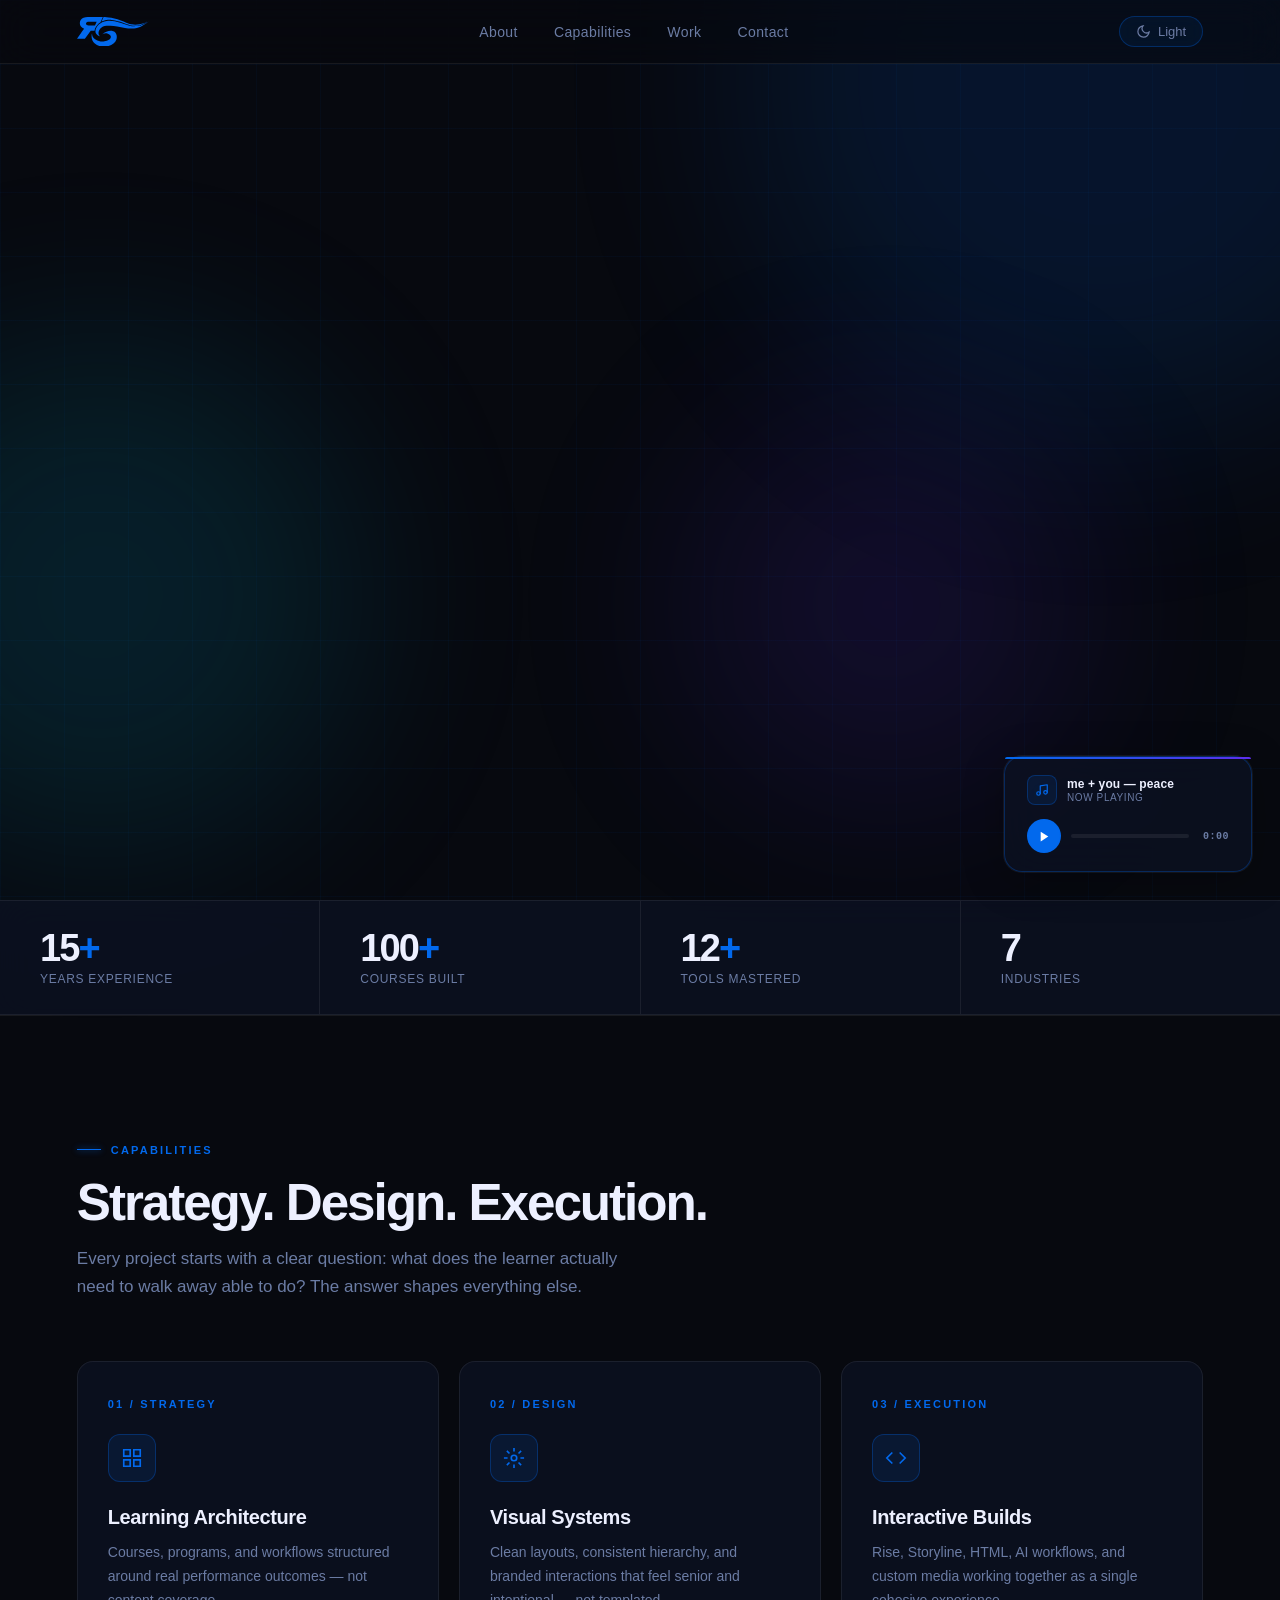
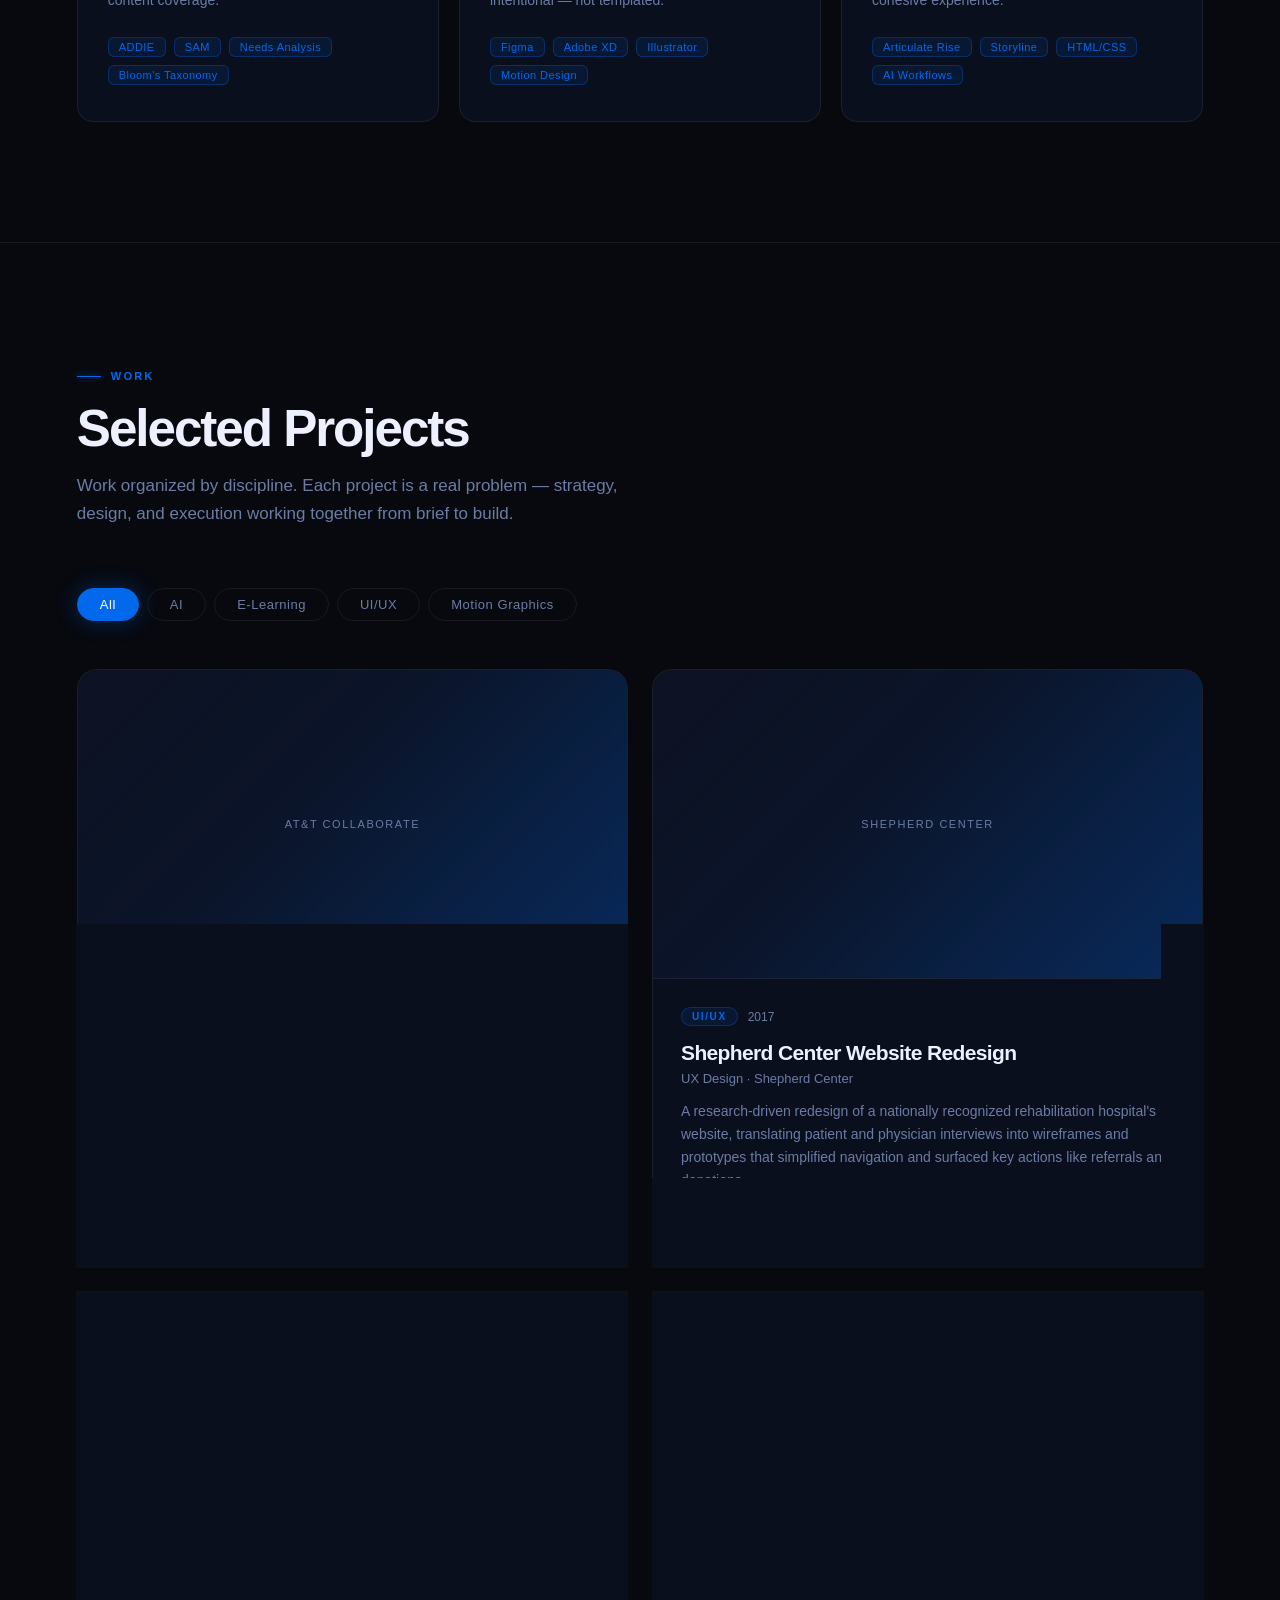
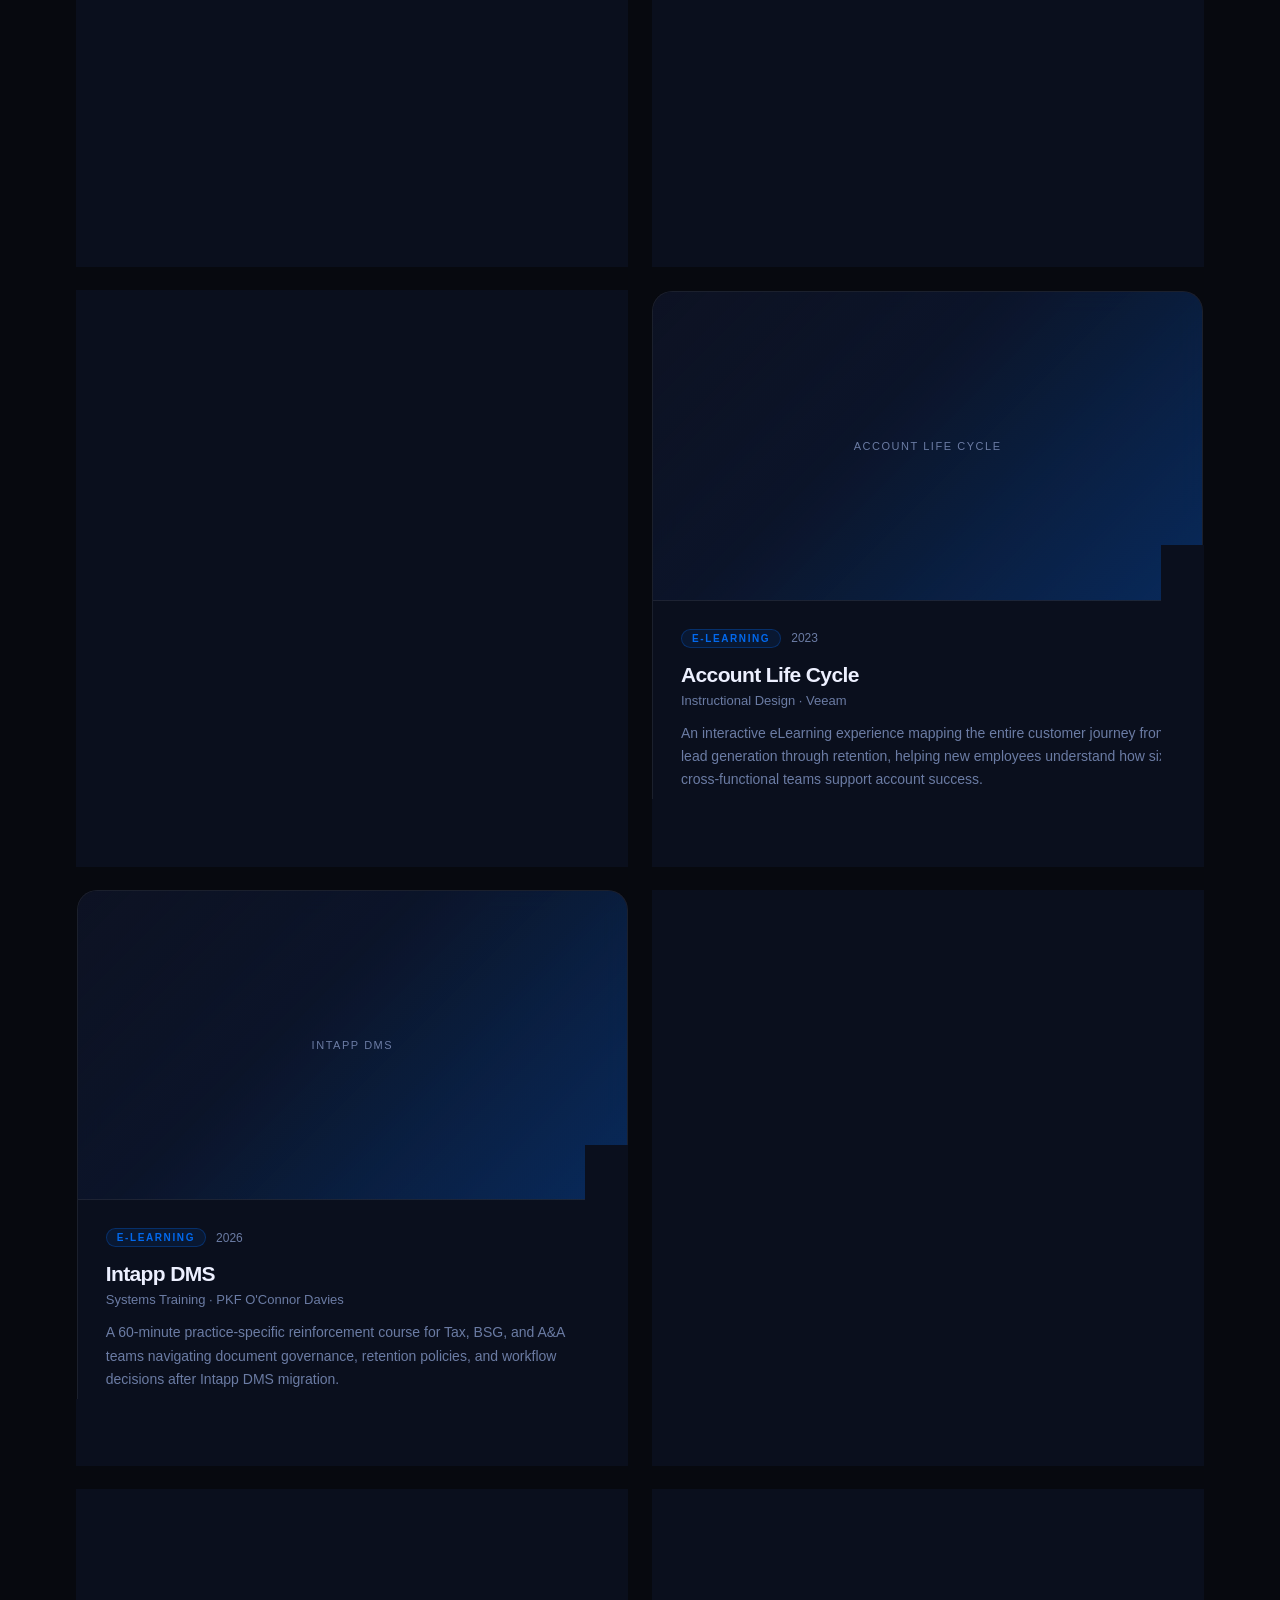
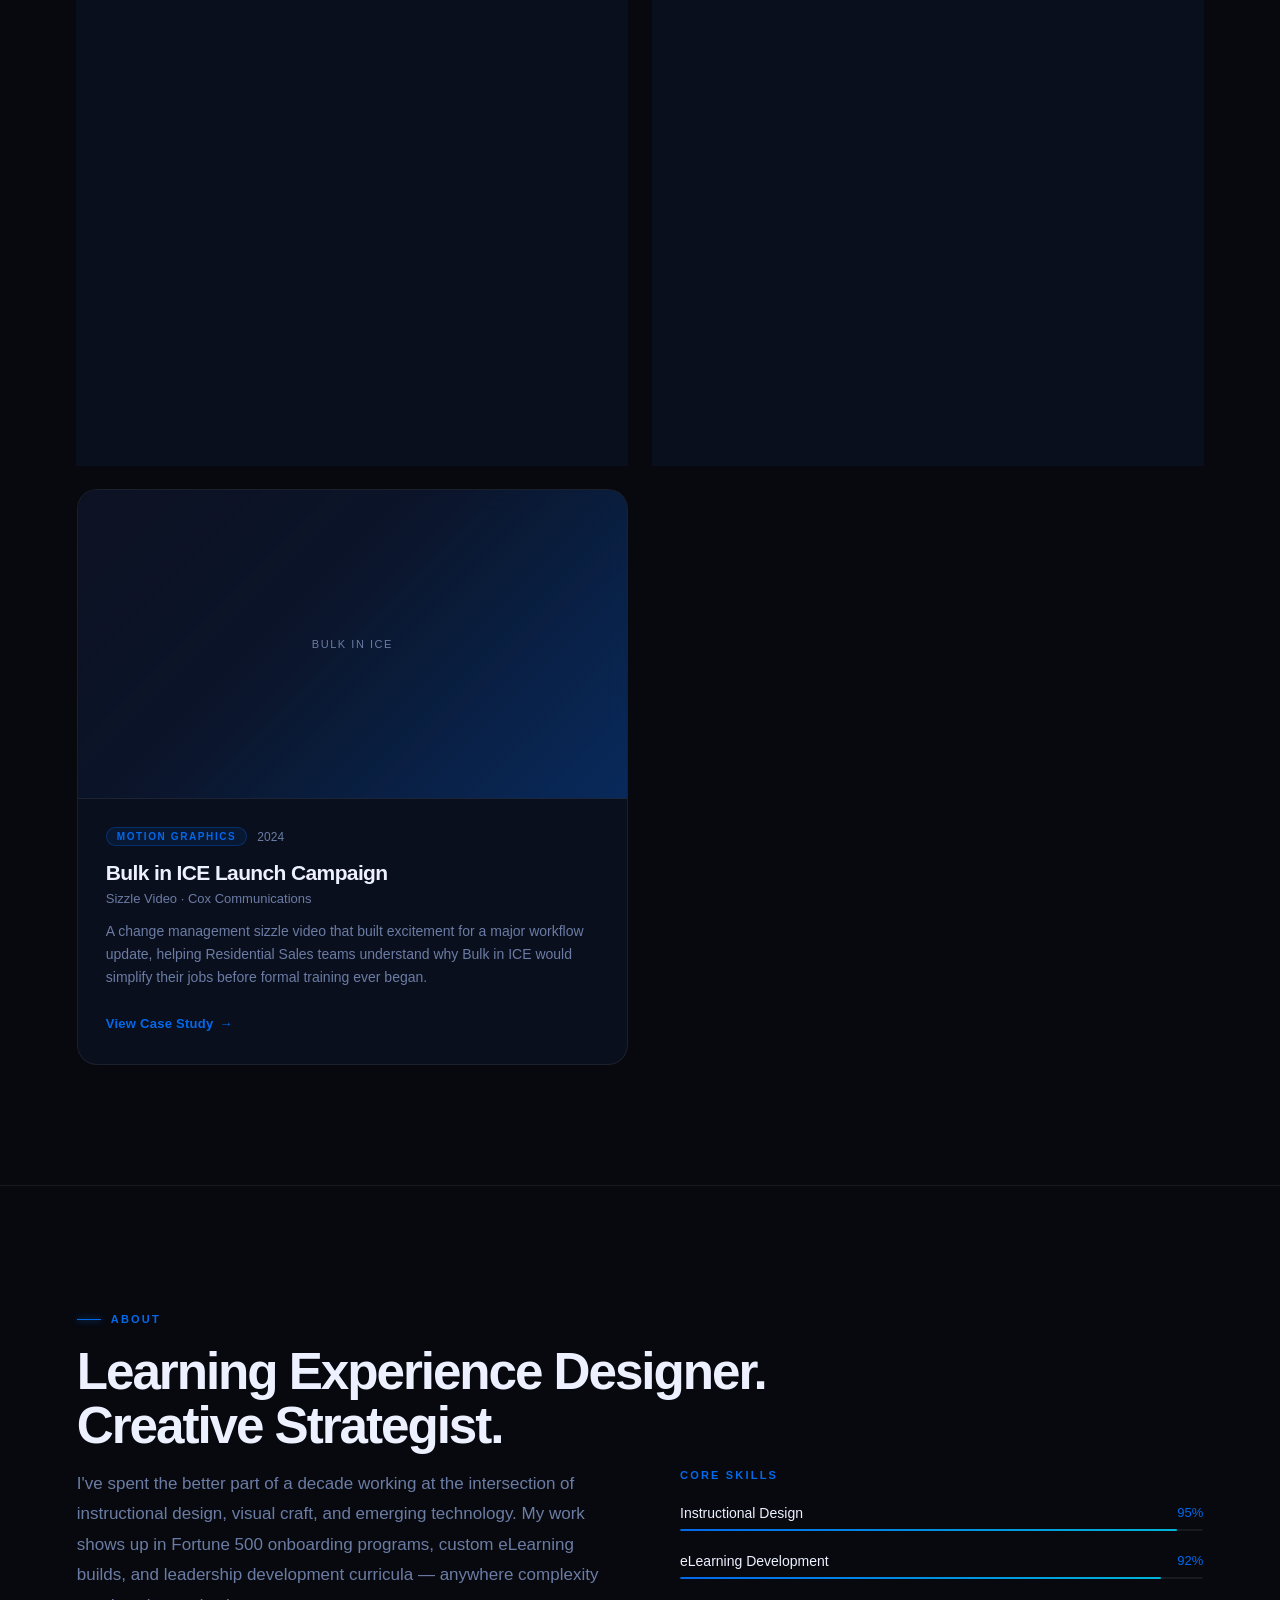
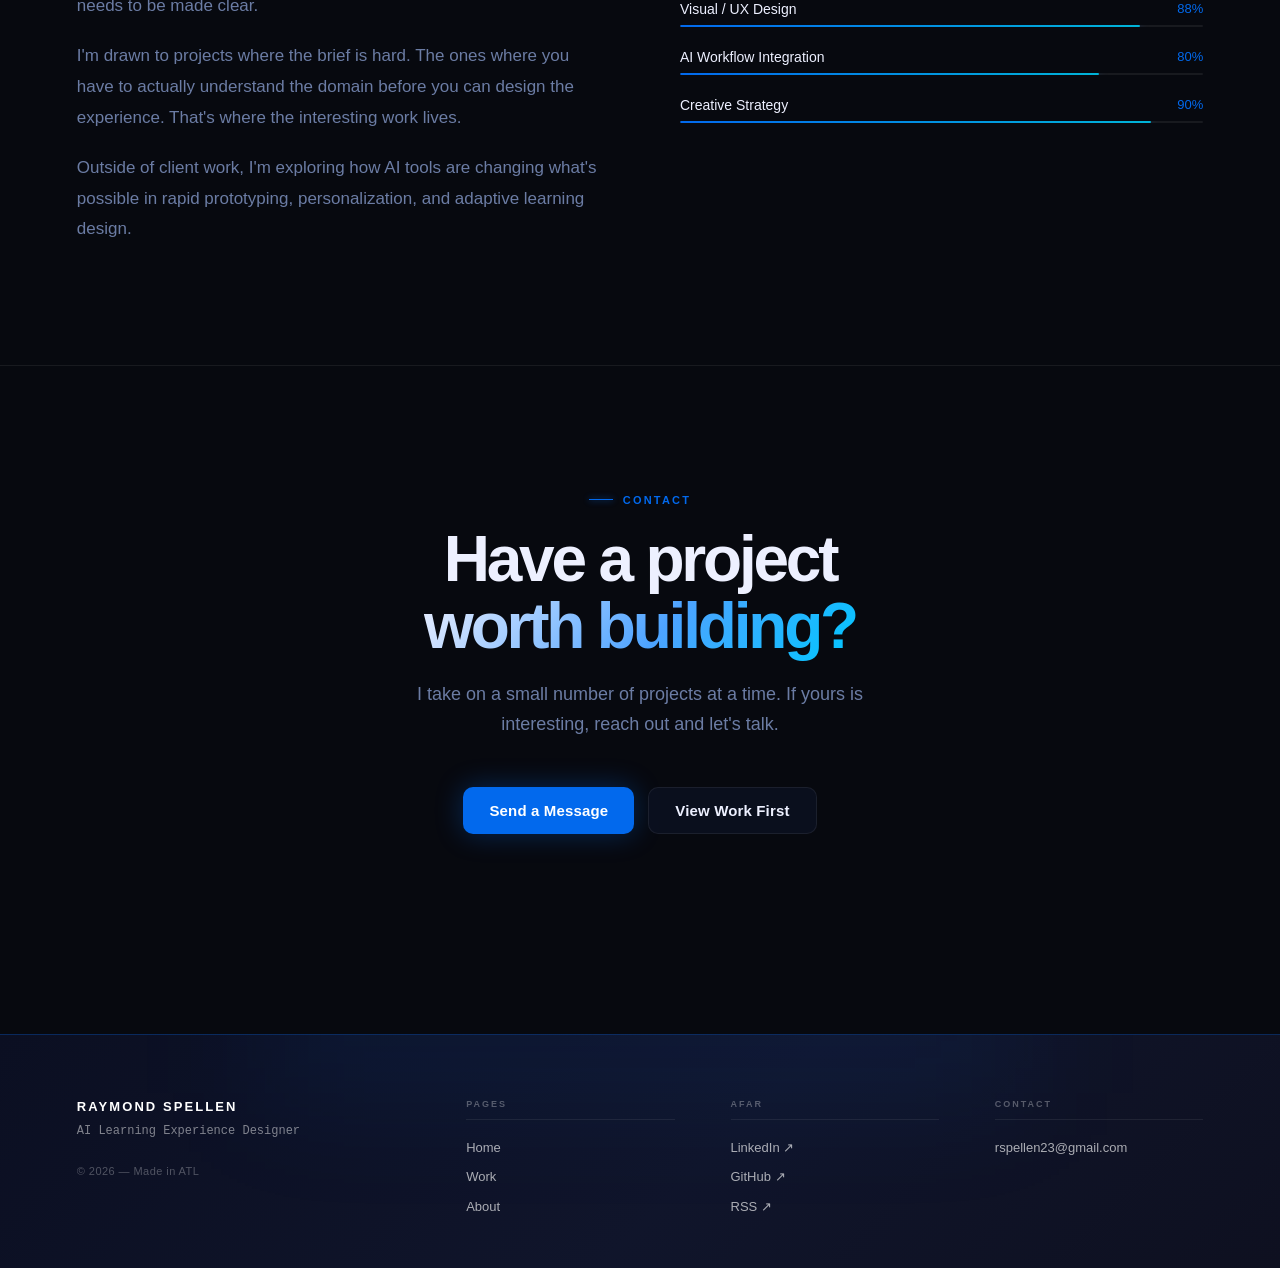
==== commit de0aaffc: "commit" ====
--- a/index.html
+++ b/index.html
@@ -1020,6 +1020,23 @@
       </div>
     </a>
 
+    <!-- Microsoft Copilot in Action at First Tech — AI category -->
+    <a class="work-item reveal" data-category="ai" href="copilot-in-action.html">
+      <div class="work-thumb">
+        <span class="thumb-lbl">Copilot in Action</span>
+      </div>
+      <div class="work-body">
+        <div class="work-card-meta">
+          <span class="cat-pill">AI</span>
+          <span class="work-yr">2025</span>
+        </div>
+        <h3>Microsoft Copilot in Action at First Tech</h3>
+        <p class="work-client">AI Awareness Campaign &middot; First Tech Federal Credit Union</p>
+        <p class="work-desc">A motion graphics awareness video that introduced Microsoft Copilot as a workplace productivity partner, building employee confidence through responsible AI guidance before formal training began.</p>
+        <span class="work-cta">View Case Study</span>
+      </div>
+    </a>
+
     <!-- Account Life Cycle — E-Learning -->
     <a class="work-item reveal" data-category="elearning" href="account-life-cycle.html">
       <div class="work-thumb">
@@ -1067,6 +1084,57 @@
         <h3>Technical Discovery &amp; Next Steps</h3>
         <p class="work-client">Sales Enablement &middot; Veeam</p>
         <p class="work-desc">A Storyline course placing sales and presales professionals inside a real customer discovery conversation, building consultative selling skills through scenario-based investigation and an interactive discovery form.</p>
+        <span class="work-cta">View Case Study</span>
+      </div>
+    </a>
+
+    <!-- Pinocchio: Vampire Slayer — Motion Graphics category -->
+    <a class="work-item reveal" data-category="motion" href="pinocchio-vampire-slayer.html">
+      <div class="work-thumb">
+        <span class="thumb-lbl">Pinocchio: Vampire Slayer</span>
+      </div>
+      <div class="work-body">
+        <div class="work-card-meta">
+          <span class="cat-pill">Motion Graphics</span>
+          <span class="work-yr">2014</span>
+        </div>
+        <h3>Pinocchio: Vampire Slayer</h3>
+        <p class="work-client">Trailer &amp; Motion Comic &middot; Van Jensen</p>
+        <p class="work-desc">A cinematic promotional trailer and motion comic adaptation that transformed static graphic novel panels into an engaging visual experience through camera animation, sound design, and editing.</p>
+        <span class="work-cta">View Case Study</span>
+      </div>
+    </a>
+
+    <!-- Cox Mobile Employee Discount Campaign — Motion Graphics category -->
+    <a class="work-item reveal" data-category="motion" href="cox-employee-discount.html">
+      <div class="work-thumb">
+        <span class="thumb-lbl">Cox Mobile Employee Discount</span>
+      </div>
+      <div class="work-body">
+        <div class="work-card-meta">
+          <span class="cat-pill">Motion Graphics</span>
+          <span class="work-yr">2024</span>
+        </div>
+        <h3>Cox Mobile Employee Discount Campaign</h3>
+        <p class="work-client">Promotional Video &middot; Cox Communications</p>
+        <p class="work-desc">An animated internal promotional video that transformed a policy-heavy employee benefits announcement into a concise, visually engaging communication covering eligibility, pricing, plans, and enrollment.</p>
+        <span class="work-cta">View Case Study</span>
+      </div>
+    </a>
+
+    <!-- Bulk in ICE Launch Campaign — Motion Graphics category -->
+    <a class="work-item reveal" data-category="motion" href="bulk-in-ice.html">
+      <div class="work-thumb">
+        <span class="thumb-lbl">Bulk in ICE</span>
+      </div>
+      <div class="work-body">
+        <div class="work-card-meta">
+          <span class="cat-pill">Motion Graphics</span>
+          <span class="work-yr">2024</span>
+        </div>
+        <h3>Bulk in ICE Launch Campaign</h3>
+        <p class="work-client">Sizzle Video &middot; Cox Communications</p>
+        <p class="work-desc">A change management sizzle video that built excitement for a major workflow update, helping Residential Sales teams understand why Bulk in ICE would simplify their jobs before formal training ever began.</p>
         <span class="work-cta">View Case Study</span>
       </div>
     </a>
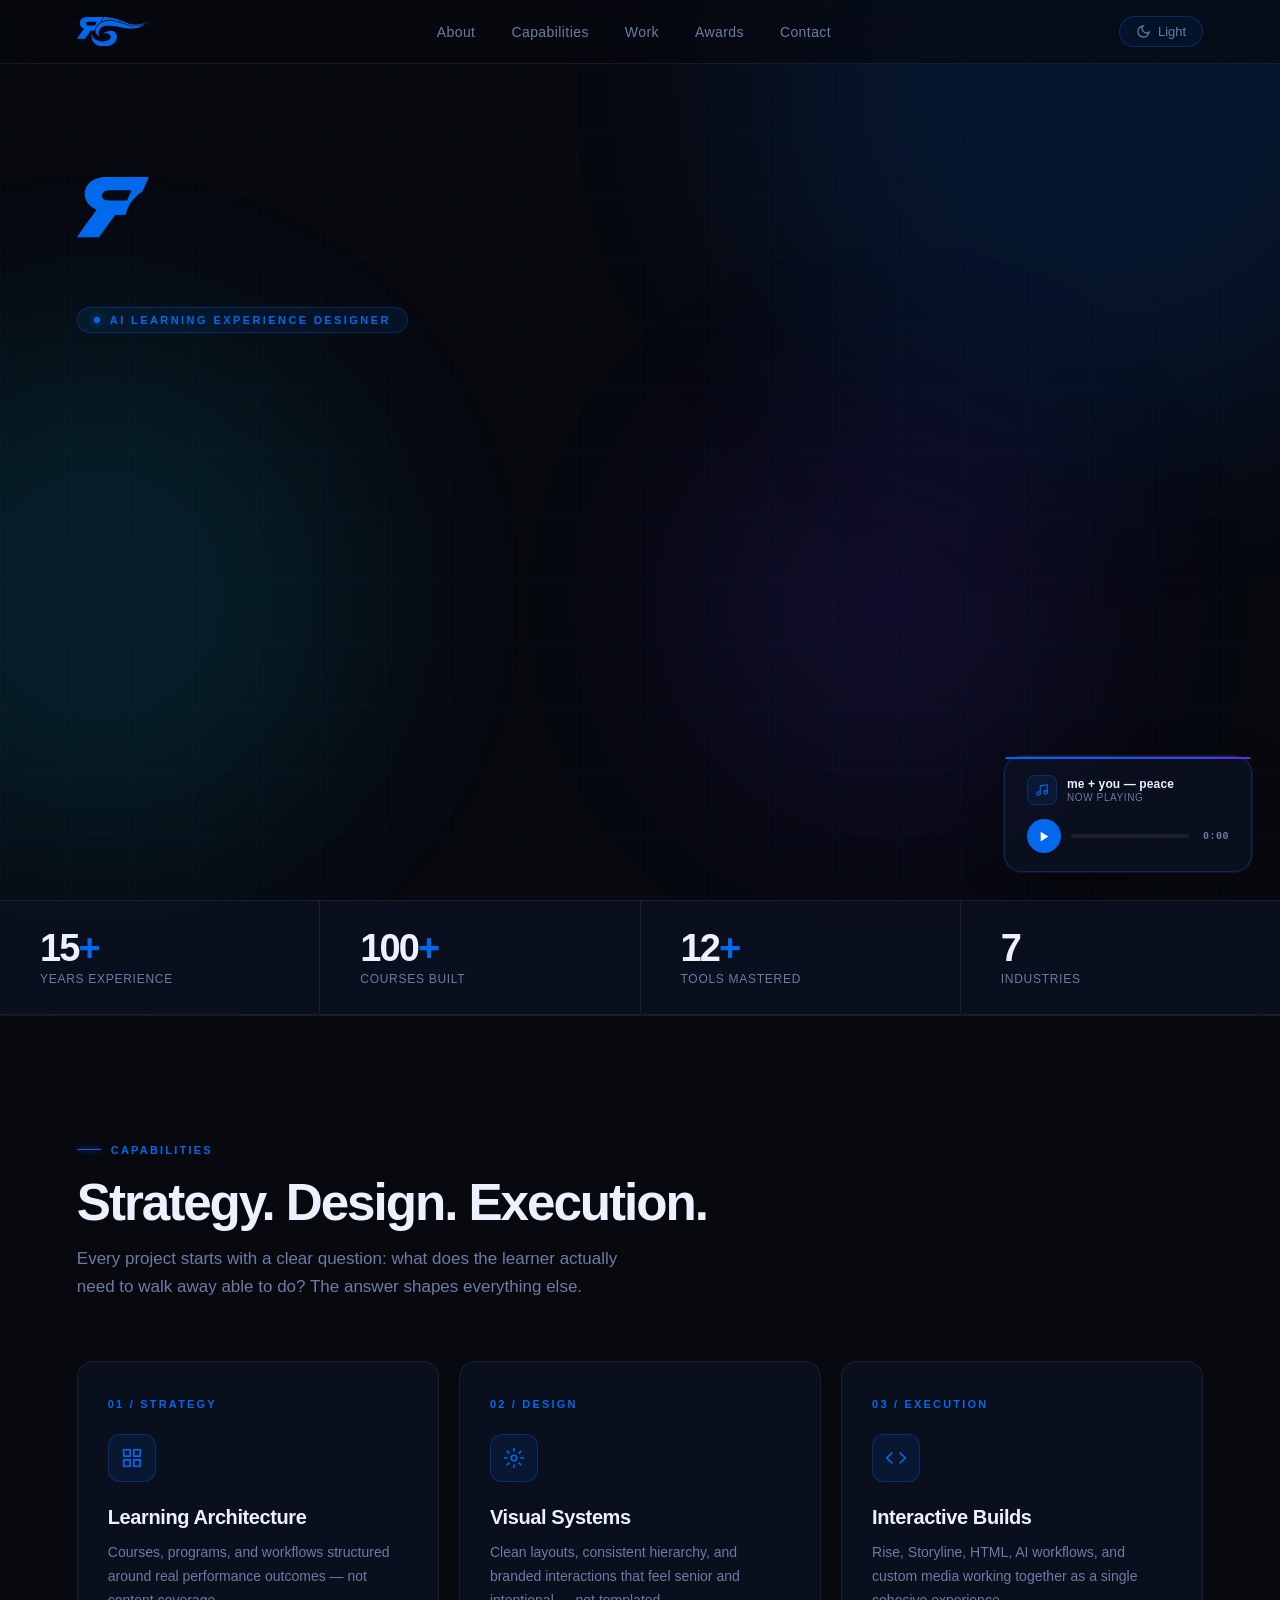
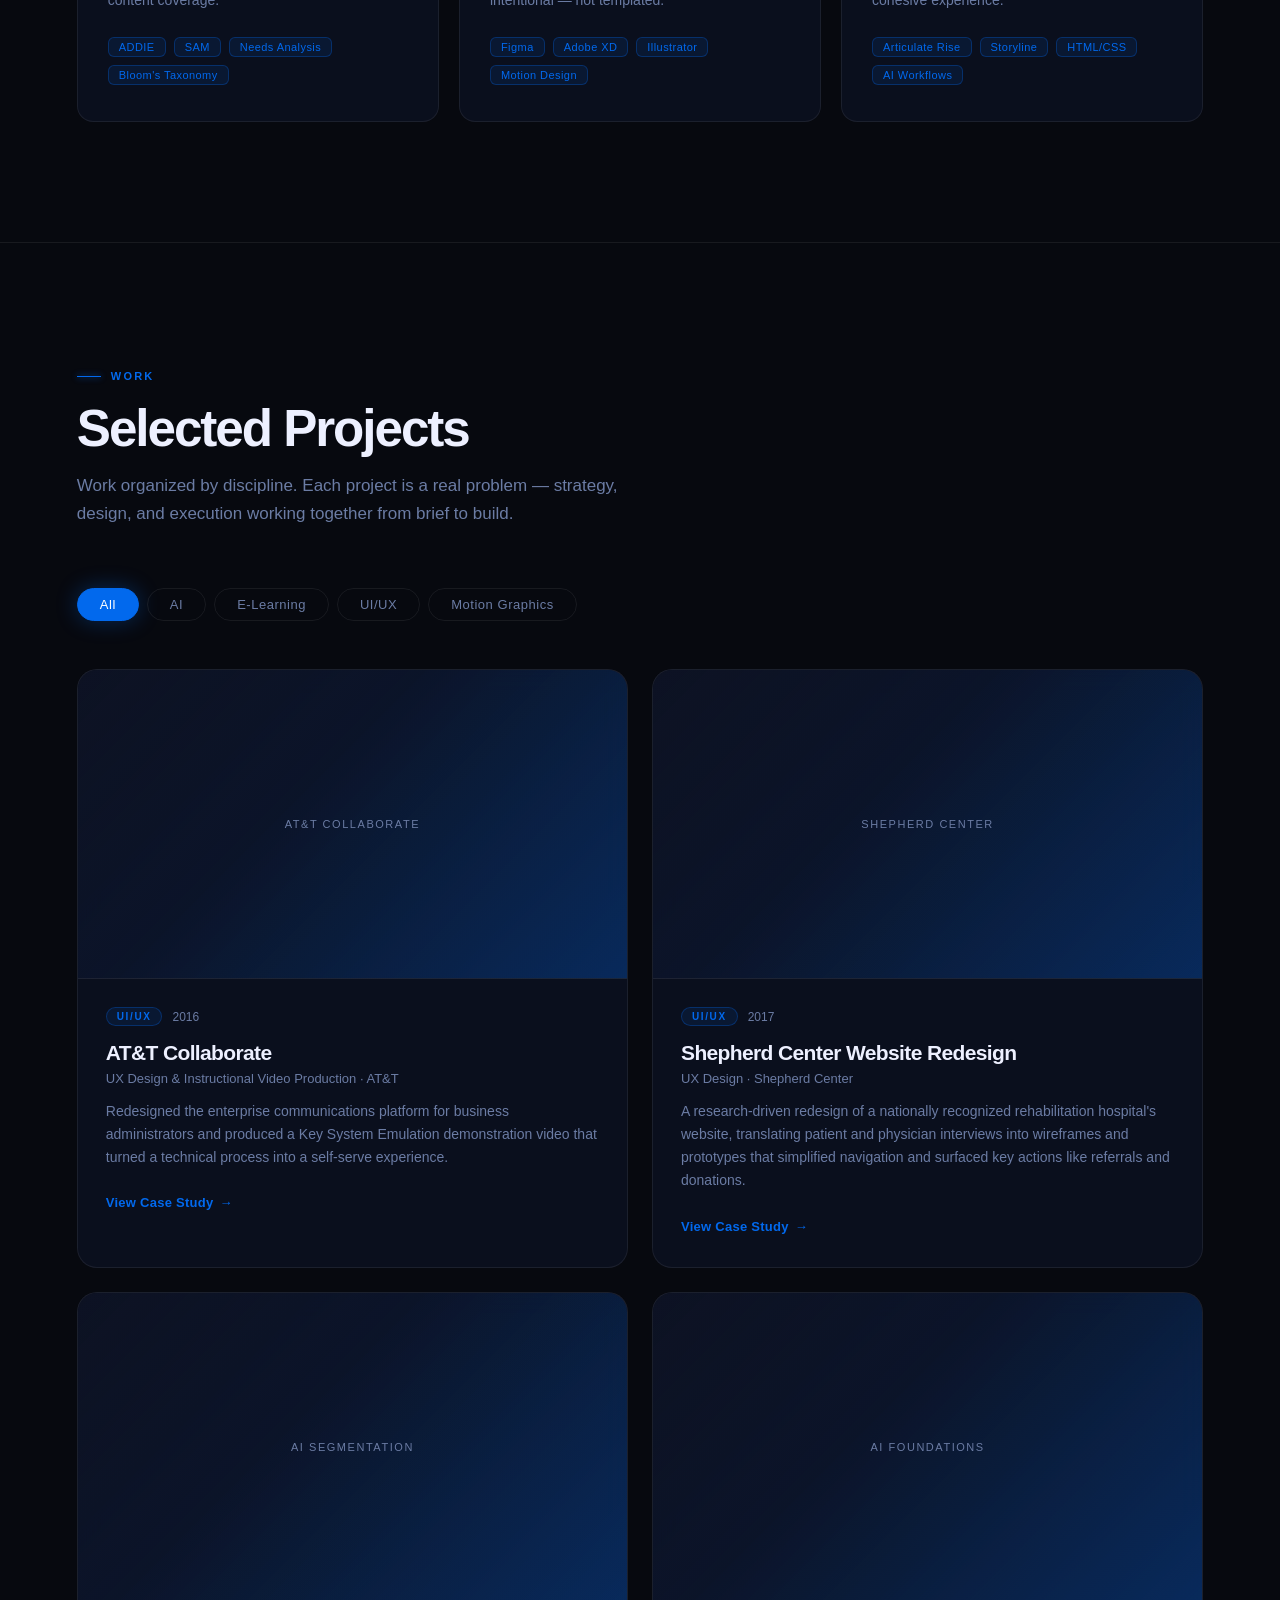
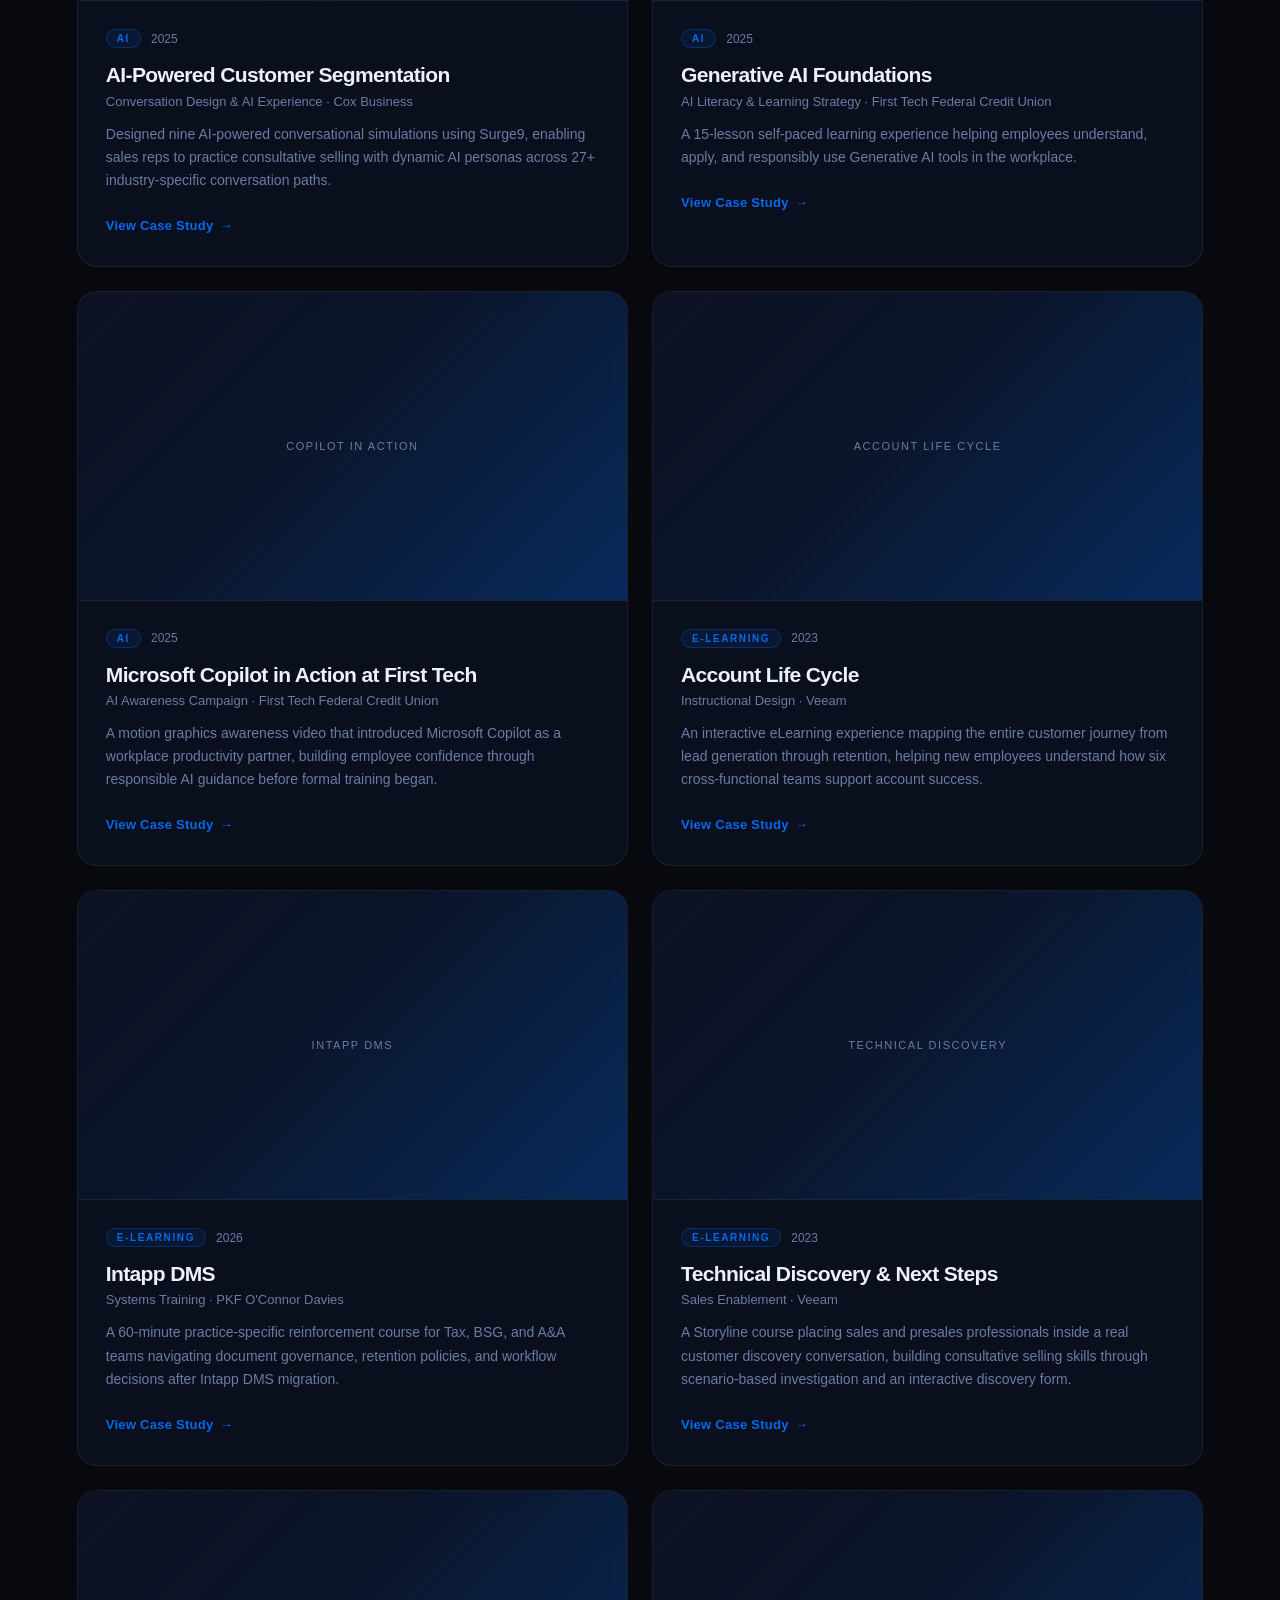
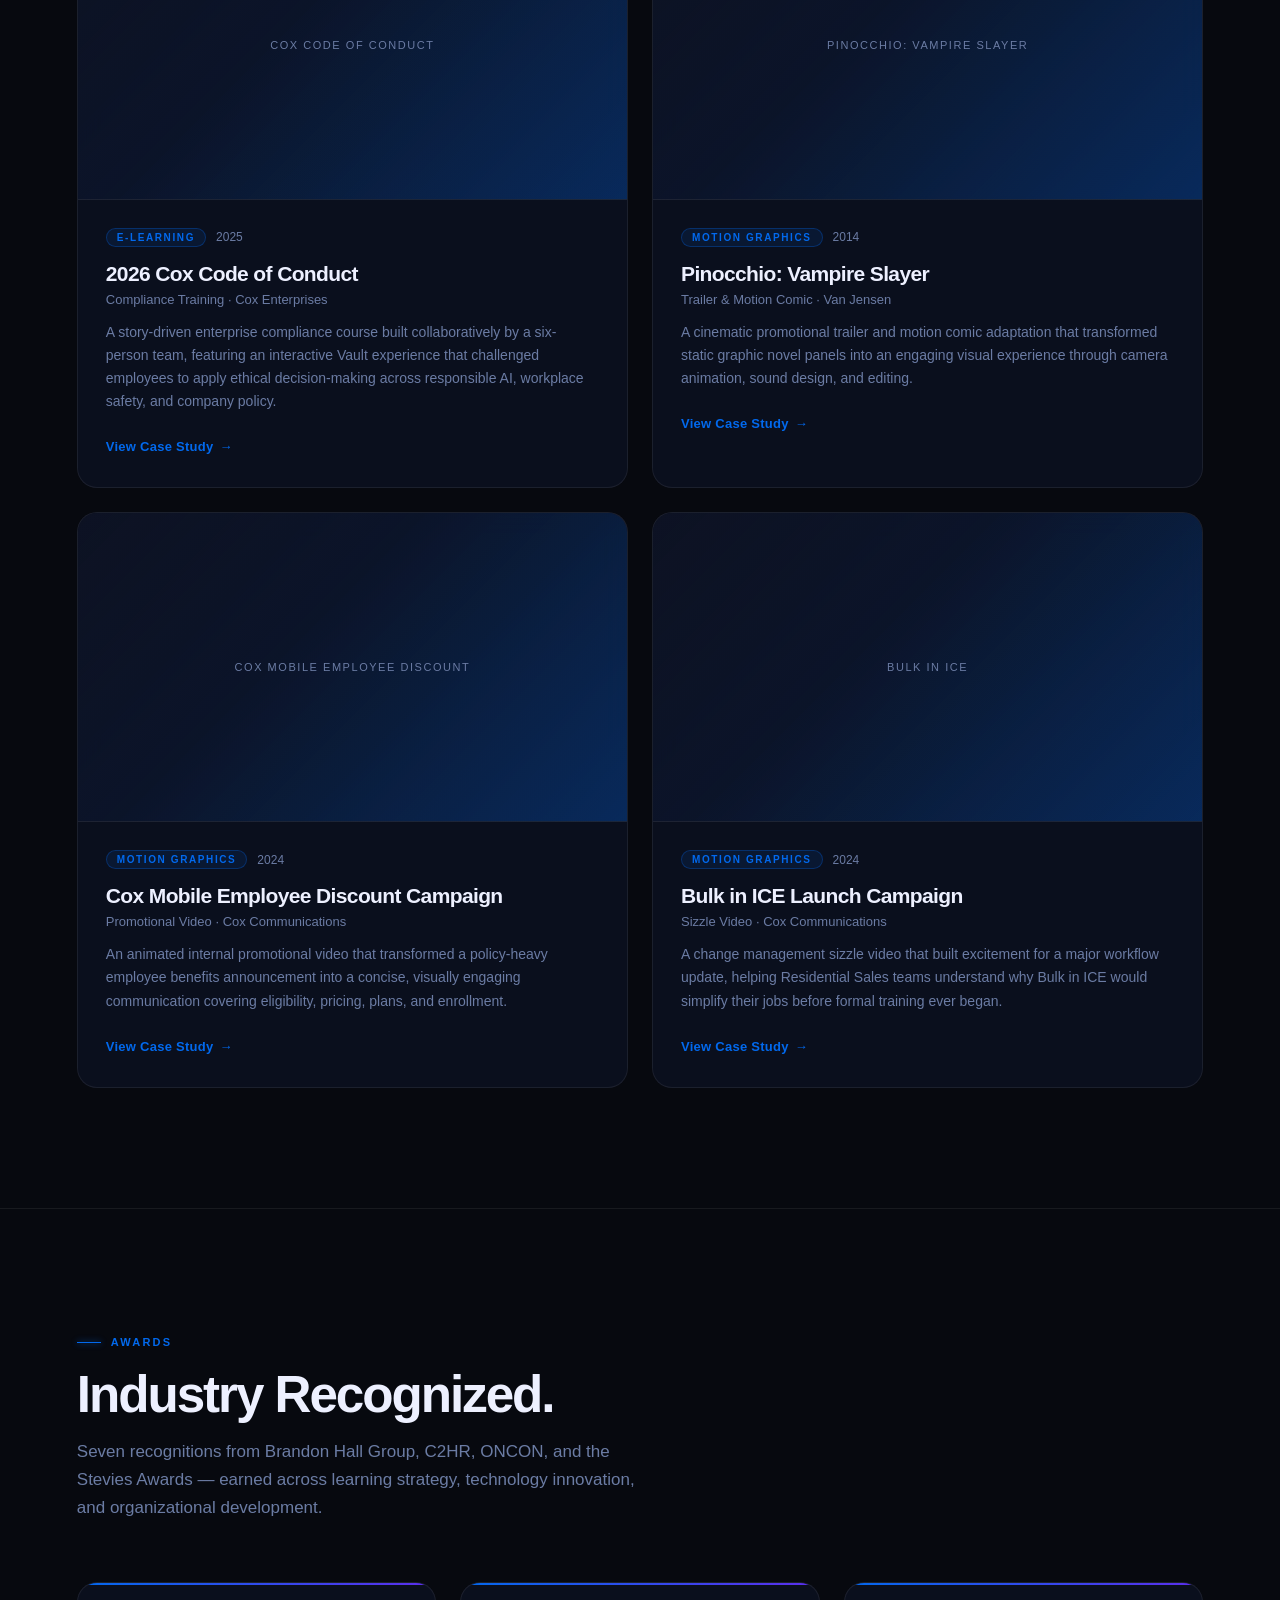
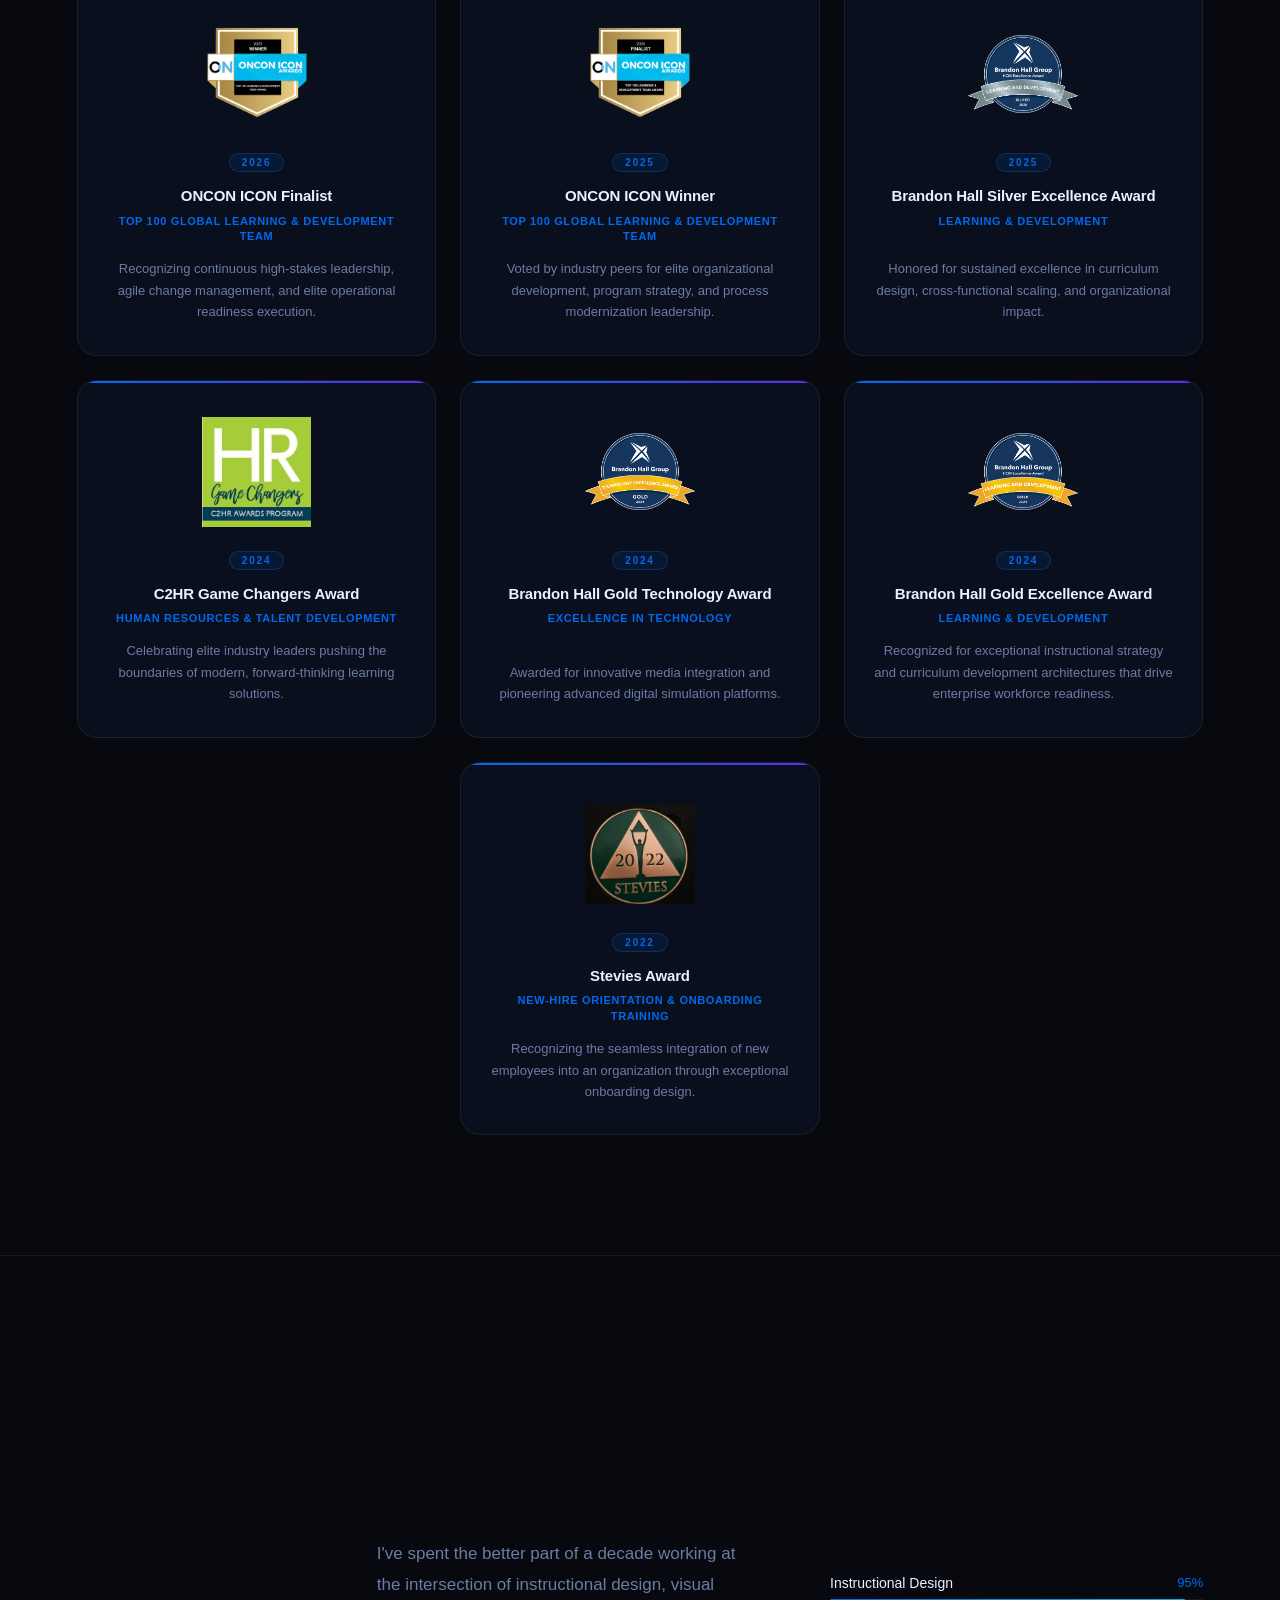
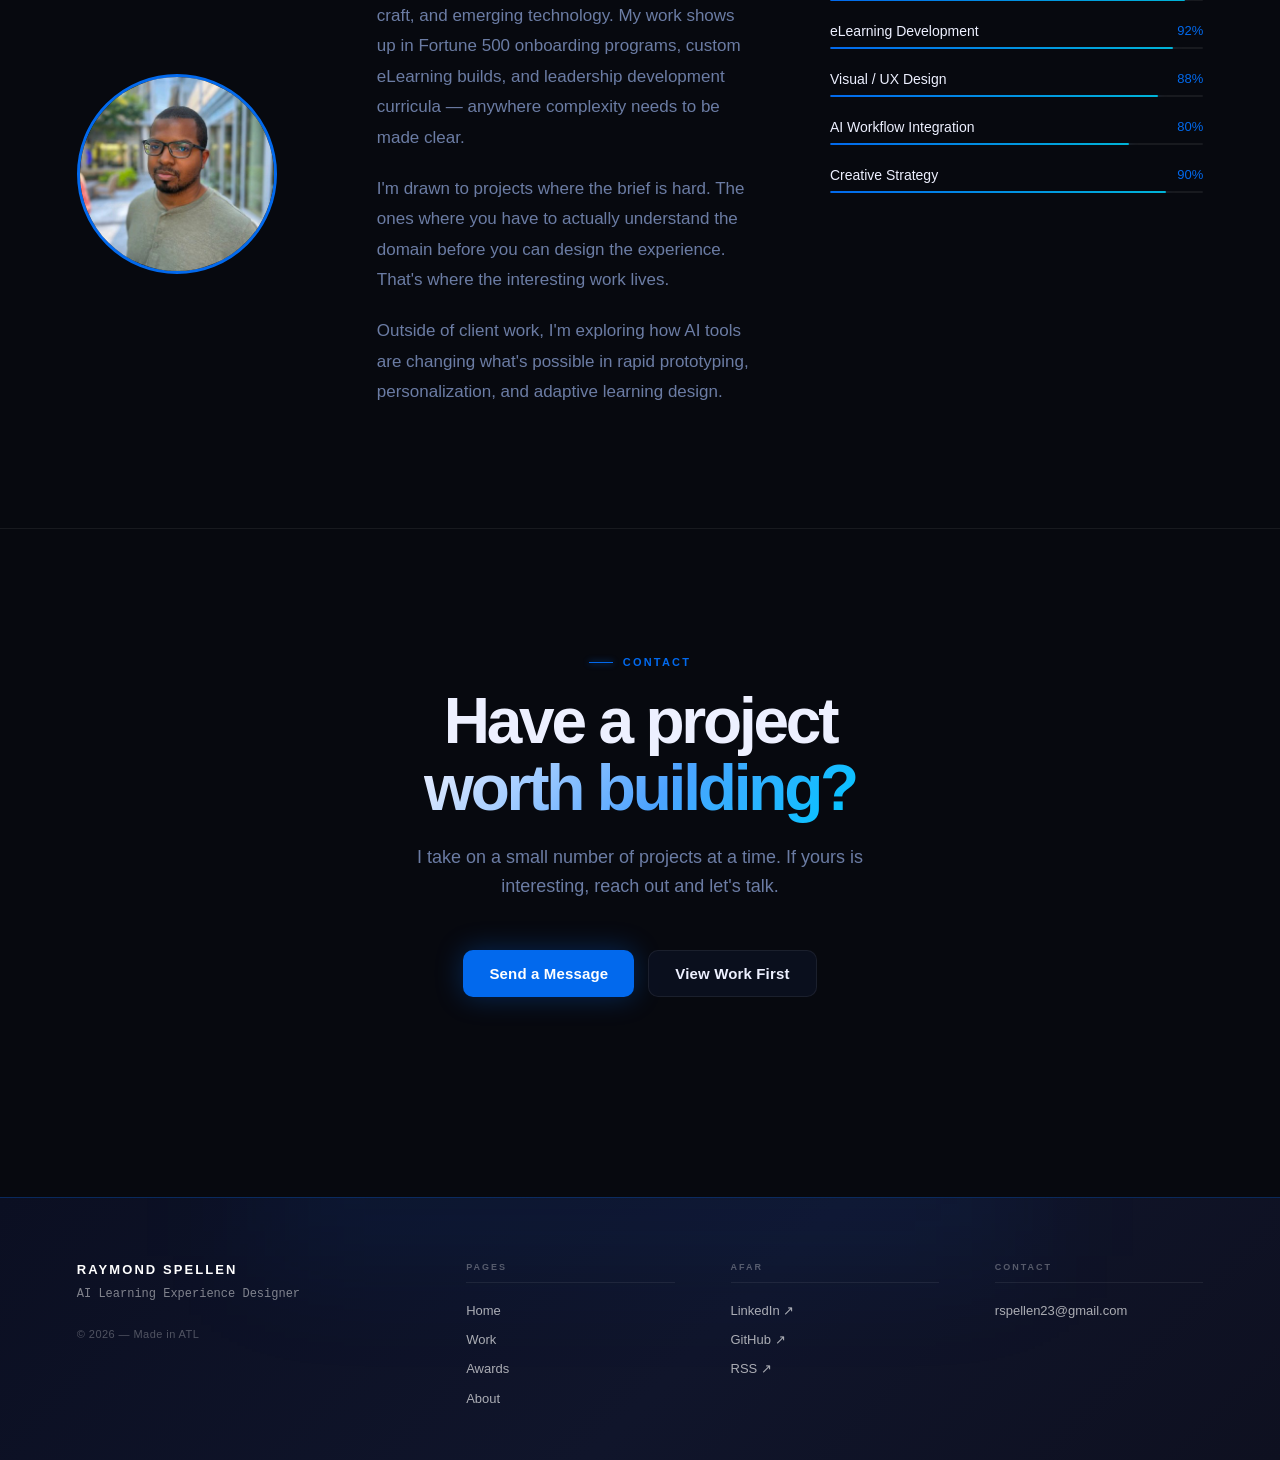
==== commit aa380c97: "commit" ====
--- a/index.html
+++ b/index.html
@@ -142,6 +142,7 @@
 }
 
 .nav-logo-svg { width: 72px; height: auto; display: block; }
+.nav-logo-link { display: flex; line-height: 0; }
 
 .nav-links {
   display: flex;
@@ -584,17 +585,105 @@
 }
 .work-empty.visible { display: flex; }
 
+/* ─── Awards ─── */
+.awards-grid {
+  display: grid;
+  grid-template-columns: repeat(3, 1fr);
+  gap: 24px;
+  margin-top: 8px;
+}
+.award-card {
+  background: var(--card);
+  backdrop-filter: blur(14px);
+  border: 1px solid var(--border);
+  border-radius: 20px;
+  padding: 36px 28px 32px;
+  display: flex;
+  flex-direction: column;
+  align-items: center;
+  text-align: center;
+  position: relative;
+  overflow: hidden;
+  transition: border-color .3s, transform .3s, box-shadow .3s;
+}
+.award-card::before {
+  content: '';
+  position: absolute; top: 0; left: 0; right: 0; height: 2px;
+  background: linear-gradient(90deg, var(--accent), #5c2eed);
+}
+.award-card:hover {
+  border-color: var(--border-hi);
+  transform: translateY(-5px);
+  box-shadow: 0 20px 60px rgba(2, 105, 237, 0.13);
+}
+.award-img-wrap {
+  width: 110px; height: 110px;
+  display: flex; align-items: center; justify-content: center;
+  margin-bottom: 24px;
+}
+.award-img { width: 100%; height: 100%; object-fit: contain; }
+.award-year {
+  font-size: 10px; font-weight: 700; letter-spacing: .18em; text-transform: uppercase;
+  color: var(--accent); background: var(--accent-lo); border: 1px solid var(--border-hi);
+  border-radius: 999px; padding: 3px 12px; margin-bottom: 14px; display: inline-block;
+}
+.award-name {
+  font-size: 15px; font-weight: 700; letter-spacing: -0.01em; line-height: 1.3;
+  color: var(--text); margin-bottom: 8px;
+}
+.award-cat {
+  font-size: 11px; font-weight: 600; letter-spacing: .06em; text-transform: uppercase;
+  color: var(--accent); margin-bottom: 14px; line-height: 1.4;
+}
+.award-desc {
+  font-size: 13px; color: var(--muted); line-height: 1.65; margin-top: auto;
+}
+/* Center a single orphan card in the last row of a 3-col grid */
+.award-card:last-child:nth-child(3n+1) { grid-column: 2; }
+
 /* ─── About ─── */
 .about-grid {
   display: grid;
-  grid-template-columns: 1fr 1fr;
+  grid-template-columns: 220px 1fr 1fr;
   gap: 80px;
   align-items: start;
+}
+.profile-pic-wrap {
+  display: flex;
+  justify-content: flex-start;
+  align-self: center;
+}
+@keyframes profile-glow-pulse {
+  0%, 100% {
+    box-shadow:
+      0 0 0 3px rgba(2,105,237,0.5),
+      0 0 18px 5px rgba(2,105,237,0.55),
+      0 0 50px 15px rgba(2,105,237,0.22),
+      0 0 100px 28px rgba(2,105,237,0.08);
+  }
+  50% {
+    box-shadow:
+      0 0 0 3px rgba(2,105,237,0.85),
+      0 0 30px 10px rgba(2,105,237,0.75),
+      0 0 70px 24px rgba(2,105,237,0.35),
+      0 0 130px 40px rgba(2,105,237,0.14);
+  }
+}
+.profile-pic {
+  width: 200px;
+  height: 200px;
+  border-radius: 50%;
+  object-fit: cover;
+  object-position: center top;
+  border: 3px solid var(--accent);
+  display: block;
+  animation: profile-glow-pulse 3s ease-in-out infinite;
 }
 .about-text p {
   font-size: 17px;
   color: var(--muted);
   line-height: 1.8;
+  margin-top: 0;
   margin-bottom: 20px;
 }
 .about-text p:last-child { margin-bottom: 0; }
@@ -673,6 +762,8 @@
 @media (max-width: 900px) {
   .caps-grid { grid-template-columns: 1fr; }
   .work-grid  { grid-template-columns: 1fr; }
+  .awards-grid { grid-template-columns: 1fr 1fr; }
+  .award-card:last-child:nth-child(3n+1) { grid-column: auto; }
   .about-grid { grid-template-columns: 1fr; gap: 48px; }
   .nav-links { display: none; }
   .stats-bar { flex-direction: column; }
@@ -786,17 +877,18 @@
 
 <!-- ─── Nav ─── -->
 <nav>
-  <svg class="nav-logo-svg" viewBox="0 0 1119.99 461.88" xmlns="http://www.w3.org/2000/svg">
+  <a href="index.html" class="nav-logo-link"><svg class="nav-logo-svg" viewBox="0 0 1119.99 461.88" xmlns="http://www.w3.org/2000/svg">
     <path class="cls-1" d="M122.86,336.76l-122.86.14,51.08-73.11,14.62-20.52c2.9-2.01,3.95-5.2,6.02-8.01l38.52-52.41c-39.26-16.86-68.72-46.02-66.66-90.72.02-36.71,24.75-66.36,58.06-79.94C121.98,3.89,143.37.39,165.79.38l215.58-.13,21.4.59-36.93,81.54c-34.11,20.93-61.34,50.14-78.95,86.01-6.89,14.04-11.42,28.09-13.55,43.73l-44.33.18-15.67.8-90.48,123.67ZM194.12,132.17l85.6-.16,26.28-57.83-120.31-.1c-9.86-.26-18.55,1.29-27.49,4.69-15.89,6.06-22.75,24.15-14.33,39.28,7.8,14.02,32.15,13.82,50.25,14.12Z"/>
     <path class="cls-1" d="M746.52,170.11c-41.01-4.36-80.49-13.59-121.05-20.85-36.13-6.47-71.23-11.73-107.86-14.17-29.82-1.98-58.53-.9-87.3,6.82-17.5,4.69-33.44,12.44-48.13,22.68-16.47,11.48-29.41,26.01-38.27,43.81-15.53,31.22-13.31,71.85,15.78,92.76l-19.06-6.13c-14.24-4.58-26.38-13.5-36.01-24.84-24.78-29.19-21.93-66.45-5.73-99.88,10.49-21.65,25.46-40.45,43.13-56.59,4-3.65,7.99-5.99,12.07-9.19l6.69-5.24c19.83-13.56,40.91-23.45,64.21-29.67l37.31-7.76c42.07-5.44,84.1-2.69,125.65,5.95l70.61,18.24,15.09,4.57,59.17,16.35c79.18,25.2,121,41.06,189.66,34.63s85.92-17.17,88.58-18.08c28.8-9.76,45.96-21.68,65.62-31.13l43.32-22.01c-57.28,35.37-111.01,80.38-176.34,98.19-18.41,5.02-35.52,12.22-98.81,11.55-30.35-.32-68.17-6.8-98.32-10Z"/>
     <path class="cls-1" d="M389.35,270.35c73.89-64.99,161.21-70.91,202.21-32.68,29.97,27.95,33,77.44,21.45,112.34-29.44,88.96-172.19,139.36-275.74,96.16-13.71-5.72-81.39-31.4-103.15-96.16-15.16-45.12-3.04-93.95,0-93.96,1.83,0,.04,17.59,5.11,34.72,16.6,56.14,105.76,102.1,188.94,86.81,55.87-10.27,110.69-33.31,96-80.68-8.28-26.7-49.24-41.07-52.09-41.87-42.02-11.91-77.17,11.49-82.72,15.32Z"/>
     <path class="cls-1" d="M412.84.25c7.83-1.89,171,5.68,322.09,73.8,65.77,29.65,86.09,35.79,115.6,40.58,130.66,21.21,242.15-42.4,240.19-40.58-3.19,2.97-108.45,83.8-246.89,58.12-3.77-.7-8.42-1.26-17.36-3.77-90.03-25.29-136.85-61.04-287.14-81.85-90.42-12.52-159.1,30.61-157.17,26.37,1.71-3.75,29.14-72.29,30.69-72.66Z"/>
-  </svg>
+  </svg></a>
 
   <ul class="nav-links">
     <li><a href="#about">About</a></li>
     <li><a href="#capabilities">Capabilities</a></li>
     <li><a href="#work">Work</a></li>
+    <li><a href="#awards">Awards</a></li>
     <li><a href="#contact">Contact</a></li>
   </ul>
 
@@ -1088,6 +1180,23 @@
       </div>
     </a>
 
+    <!-- 2026 Cox Code of Conduct — E-Learning category -->
+    <a class="work-item reveal" data-category="elearning" href="cox-code-of-conduct.html">
+      <div class="work-thumb">
+        <span class="thumb-lbl">Cox Code of Conduct</span>
+      </div>
+      <div class="work-body">
+        <div class="work-card-meta">
+          <span class="cat-pill">E-Learning</span>
+          <span class="work-yr">2025</span>
+        </div>
+        <h3>2026 Cox Code of Conduct</h3>
+        <p class="work-client">Compliance Training &middot; Cox Enterprises</p>
+        <p class="work-desc">A story-driven enterprise compliance course built collaboratively by a six-person team, featuring an interactive Vault experience that challenged employees to apply ethical decision-making across responsible AI, workplace safety, and company policy.</p>
+        <span class="work-cta">View Case Study</span>
+      </div>
+    </a>
+
     <!-- Pinocchio: Vampire Slayer — Motion Graphics category -->
     <a class="work-item reveal" data-category="motion" href="pinocchio-vampire-slayer.html">
       <div class="work-thumb">
@@ -1147,12 +1256,99 @@
   </div>
 </section>
 
+<!-- ─── Awards ─── -->
+<section class="section section-bordered" id="awards">
+  <div class="tag-label reveal">Awards</div>
+  <h2 class="section-h reveal">Industry Recognized.</h2>
+  <p class="section-sub reveal">
+    Seven recognitions from Brandon Hall Group, C2HR, ONCON, and the Stevies Awards — earned across learning strategy, technology innovation, and organizational development.
+  </p>
+
+  <div class="awards-grid">
+
+    <div class="award-card reveal-stagger">
+      <div class="award-img-wrap">
+        <img class="award-img" src="images/award-imgs/2026-ONCON-ICON-Finalist.png" alt="2026 ONCON ICON Finalist" loading="lazy">
+      </div>
+      <span class="award-year">2026</span>
+      <div class="award-name">ONCON ICON Finalist</div>
+      <div class="award-cat">Top 100 Global Learning &amp; Development Team</div>
+      <p class="award-desc">Recognizing continuous high-stakes leadership, agile change management, and elite operational readiness execution.</p>
+    </div>
+
+    <div class="award-card reveal-stagger">
+      <div class="award-img-wrap">
+        <img class="award-img" src="images/award-imgs/2025-ONCON-ICON-Winner.png" alt="2025 ONCON ICON Winner" loading="lazy">
+      </div>
+      <span class="award-year">2025</span>
+      <div class="award-name">ONCON ICON Winner</div>
+      <div class="award-cat">Top 100 Global Learning &amp; Development Team</div>
+      <p class="award-desc">Voted by industry peers for elite organizational development, program strategy, and process modernization leadership.</p>
+    </div>
+
+    <div class="award-card reveal-stagger">
+      <div class="award-img-wrap">
+        <img class="award-img" src="images/award-imgs/2025-brandon-hall-silver-excellence-award.png" alt="2025 Brandon Hall Silver Excellence Award" loading="lazy">
+      </div>
+      <span class="award-year">2025</span>
+      <div class="award-name">Brandon Hall Silver Excellence Award</div>
+      <div class="award-cat">Learning &amp; Development</div>
+      <p class="award-desc">Honored for sustained excellence in curriculum design, cross-functional scaling, and organizational impact.</p>
+    </div>
+
+    <div class="award-card reveal-stagger">
+      <div class="award-img-wrap">
+        <img class="award-img" src="images/award-imgs/2024-C2HR-game-changers-award.jpg" alt="2024 C2HR Game Changers Award" loading="lazy">
+      </div>
+      <span class="award-year">2024</span>
+      <div class="award-name">C2HR Game Changers Award</div>
+      <div class="award-cat">Human Resources &amp; Talent Development</div>
+      <p class="award-desc">Celebrating elite industry leaders pushing the boundaries of modern, forward-thinking learning solutions.</p>
+    </div>
+
+    <div class="award-card reveal-stagger">
+      <div class="award-img-wrap">
+        <img class="award-img" src="images/award-imgs/2024-brandon-hall-gold-technology-award.png" alt="2024 Brandon Hall Gold Technology Award" loading="lazy">
+      </div>
+      <span class="award-year">2024</span>
+      <div class="award-name">Brandon Hall Gold Technology Award</div>
+      <div class="award-cat">Excellence in Technology</div>
+      <p class="award-desc">Awarded for innovative media integration and pioneering advanced digital simulation platforms.</p>
+    </div>
+
+    <div class="award-card reveal-stagger">
+      <div class="award-img-wrap">
+        <img class="award-img" src="images/award-imgs/2024-brandon-hall-gold-excellence-award.png" alt="2024 Brandon Hall Gold Excellence Award" loading="lazy">
+      </div>
+      <span class="award-year">2024</span>
+      <div class="award-name">Brandon Hall Gold Excellence Award</div>
+      <div class="award-cat">Learning &amp; Development</div>
+      <p class="award-desc">Recognized for exceptional instructional strategy and curriculum development architectures that drive enterprise workforce readiness.</p>
+    </div>
+
+    <div class="award-card reveal-stagger">
+      <div class="award-img-wrap">
+        <img class="award-img" src="images/award-imgs/2022-stevies-award.jpg" alt="2022 Stevies Award" loading="lazy">
+      </div>
+      <span class="award-year">2022</span>
+      <div class="award-name">Stevies Award</div>
+      <div class="award-cat">New-Hire Orientation &amp; Onboarding Training</div>
+      <p class="award-desc">Recognizing the seamless integration of new employees into an organization through exceptional onboarding design.</p>
+    </div>
+
+  </div>
+</section>
+
 <!-- ─── About ─── -->
 <section class="section section-bordered" id="about">
   <div class="tag-label reveal">About</div>
-  <h2 class="section-h reveal">Learning Experience Designer.<br>Creative Strategist.</h2>
+  <h2 class="section-h reveal">Learning Experience Designer. Creative Strategist.</h2>
 
   <div class="about-grid">
+    <div class="profile-pic-wrap reveal">
+      <img class="profile-pic" src="images/profile-img/profile-pic.jpg" alt="Raymond Spellen">
+    </div>
+
     <div class="about-text">
       <p class="reveal">
         I've spent the better part of a decade working at the intersection of instructional design, visual craft, and emerging technology. My work shows up in Fortune 500 onboarding programs, custom eLearning builds, and leadership development curricula — anywhere complexity needs to be made clear.
@@ -1236,6 +1432,7 @@
       <span class="footer-col-label">Pages</span>
       <a href="index.html">Home</a>
       <a href="index.html#work">Work</a>
+      <a href="index.html#awards">Awards</a>
       <a href="index.html#about">About</a>
     </div>
     <div class="footer-col">
@@ -1267,6 +1464,7 @@
 
 /* ─── Intro Loader ─── */
 document.addEventListener("DOMContentLoaded", () => {
+  window._rsLoaderShown = true; // tells router to skip loader on SPA back-nav
   const loader   = document.getElementById("loader");
   const introPaths = [...document.querySelectorAll(".intro-logo .cls-1")];
   const sigPaths   = [...document.querySelectorAll(".signature-mark .cls-1")];
@@ -1324,7 +1522,7 @@
   const staggerObs = new IntersectionObserver((entries) => {
     entries.forEach(entry => {
       if (!entry.isIntersecting) return;
-      const group = entry.target.closest(".caps-grid, .skill-list, .about-grid");
+      const group = entry.target.closest(".caps-grid, .skill-list, .about-grid, .awards-grid");
       const items = group
         ? [...group.querySelectorAll(".reveal-stagger")]
         : [entry.target];
@@ -1382,7 +1580,7 @@
 
 <!-- ─── Audio Player ─── -->
 <div class="audio-player" id="audioPlayer">
-  <audio id="audioEl" src="audio/me+you-peace.mp3" preload="metadata"></audio>
+  <audio id="audioEl" src="audio/me+you-peace.mp3" preload="auto"></audio>
   <div class="ap-header">
     <div class="ap-icon">
       <svg viewBox="0 0 24 24" fill="none" stroke="currentColor" stroke-width="2" stroke-linecap="round" stroke-linejoin="round">
@@ -1406,56 +1604,35 @@
 </div>
 
 <script>
-(function() {
-  var audio   = document.getElementById('audioEl');
-  var playBtn = document.getElementById('apPlayBtn');
-  var icon    = document.getElementById('apPlayIcon');
-  var bar     = document.getElementById('apBar');
-  var timeEl  = document.getElementById('apTime');
-  var wrap    = document.getElementById('apProgressWrap');
-
-  var PLAY_PATH  = '<polygon points="5,3 19,12 5,21"/>';
-  var PAUSE_PATH = '<rect x="6" y="4" width="4" height="16"/><rect x="14" y="4" width="4" height="16"/>';
-
-  function fmt(s) {
-    var m = Math.floor(s / 60);
-    var sec = Math.floor(s % 60);
-    return m + ':' + (sec < 10 ? '0' : '') + sec;
-  }
-
-  playBtn.addEventListener('click', function() {
-    if (audio.paused) { audio.play(); } else { audio.pause(); }
-  });
-
-  audio.addEventListener('play', function() {
-    icon.innerHTML = PAUSE_PATH;
-    playBtn.setAttribute('aria-label', 'Pause');
-  });
-
-  audio.addEventListener('pause', function() {
-    icon.innerHTML = PLAY_PATH;
-    playBtn.setAttribute('aria-label', 'Play');
-  });
-
-  audio.addEventListener('ended', function() {
-    icon.innerHTML = PLAY_PATH;
-    bar.style.width = '0%';
-    timeEl.textContent = '0:00';
-  });
-
-  audio.addEventListener('timeupdate', function() {
-    if (!audio.duration) return;
-    bar.style.width = (audio.currentTime / audio.duration * 100) + '%';
-    timeEl.textContent = fmt(audio.currentTime);
-  });
-
-  wrap.addEventListener('click', function(e) {
-    if (!audio.duration) return;
-    var rect = wrap.getBoundingClientRect();
-    audio.currentTime = ((e.clientX - rect.left) / rect.width) * audio.duration;
-  });
+(function(){
+  var audio=document.getElementById('audioEl'),playBtn=document.getElementById('apPlayBtn'),icon=document.getElementById('apPlayIcon'),bar=document.getElementById('apBar'),timeEl=document.getElementById('apTime'),wrap=document.getElementById('apProgressWrap');
+  var DUCK=0.12,normalVol=1;
+  var PP='<polygon points="5,3 19,12 5,21"/>',PA='<rect x="6" y="4" width="4" height="16"/><rect x="14" y="4" width="4" height="16"/>';
+  function fmt(s){var m=Math.floor(s/60),sec=Math.floor(s%60);return m+':'+(sec<10?'0':'')+sec;}
+  function save(){try{localStorage.setItem('rs-audio',JSON.stringify({playing:!audio.paused,time:audio.currentTime,vol:normalVol}));}catch(e){}}
+  var st={};
+  try{
+    var _nav=(performance.getEntriesByType&&performance.getEntriesByType('navigation'))||[];
+    if(_nav[0]&&_nav[0].type==='reload'){localStorage.removeItem('rs-audio');}
+    else{st=JSON.parse(localStorage.getItem('rs-audio')||'{}');}
+  }catch(e){}
+  normalVol=st.vol!==undefined?st.vol:1;
+  audio.volume=normalVol;
+  audio.addEventListener('canplay',function(){if(st.time)audio.currentTime=st.time;if(st.playing)audio.play().catch(function(){});},{once:true});
+  playBtn.addEventListener('click',function(){if(audio.paused)audio.play();else audio.pause();});
+  audio.addEventListener('play',function(){icon.innerHTML=PA;playBtn.setAttribute('aria-label','Pause');save();});
+  audio.addEventListener('pause',function(){icon.innerHTML=PP;playBtn.setAttribute('aria-label','Play');save();});
+  audio.addEventListener('ended',function(){icon.innerHTML=PP;bar.style.width='0%';timeEl.textContent='0:00';save();});
+  audio.addEventListener('timeupdate',function(){if(!audio.duration)return;bar.style.width=(audio.currentTime/audio.duration*100)+'%';timeEl.textContent=fmt(audio.currentTime);save();});
+  wrap.addEventListener('click',function(e){if(!audio.duration)return;var r=wrap.getBoundingClientRect();audio.currentTime=((e.clientX-r.left)/r.width)*audio.duration;});
+  window.addEventListener('beforeunload',save);
+  function attachDuck(frs){frs.forEach(function(fr){fr.dataset.duck='1';var p=new Vimeo.Player(fr);p.on('play',function(){if(!audio.paused){normalVol=audio.volume>DUCK?audio.volume:normalVol;audio.volume=DUCK;}});p.on('pause',function(){audio.volume=normalVol;});p.on('ended',function(){audio.volume=normalVol;});});}
+  function initDuck(){var frs=document.querySelectorAll('iframe[src*="vimeo"]:not([data-duck])');if(!frs.length)return;if(typeof Vimeo!=='undefined'){attachDuck(frs);}else{var s=document.createElement('script');s.src='https://player.vimeo.com/api/player.js';s.onload=function(){attachDuck(document.querySelectorAll('iframe[src*="vimeo"]:not([data-duck])'));};document.head.appendChild(s);}}
+  window._rsAP={initDuck:initDuck};
+  if(document.readyState==='loading')document.addEventListener('DOMContentLoaded',initDuck);else initDuck();
 })();
 </script>
 
+<script src="js/router.js"></script>
 </body>
 </html>
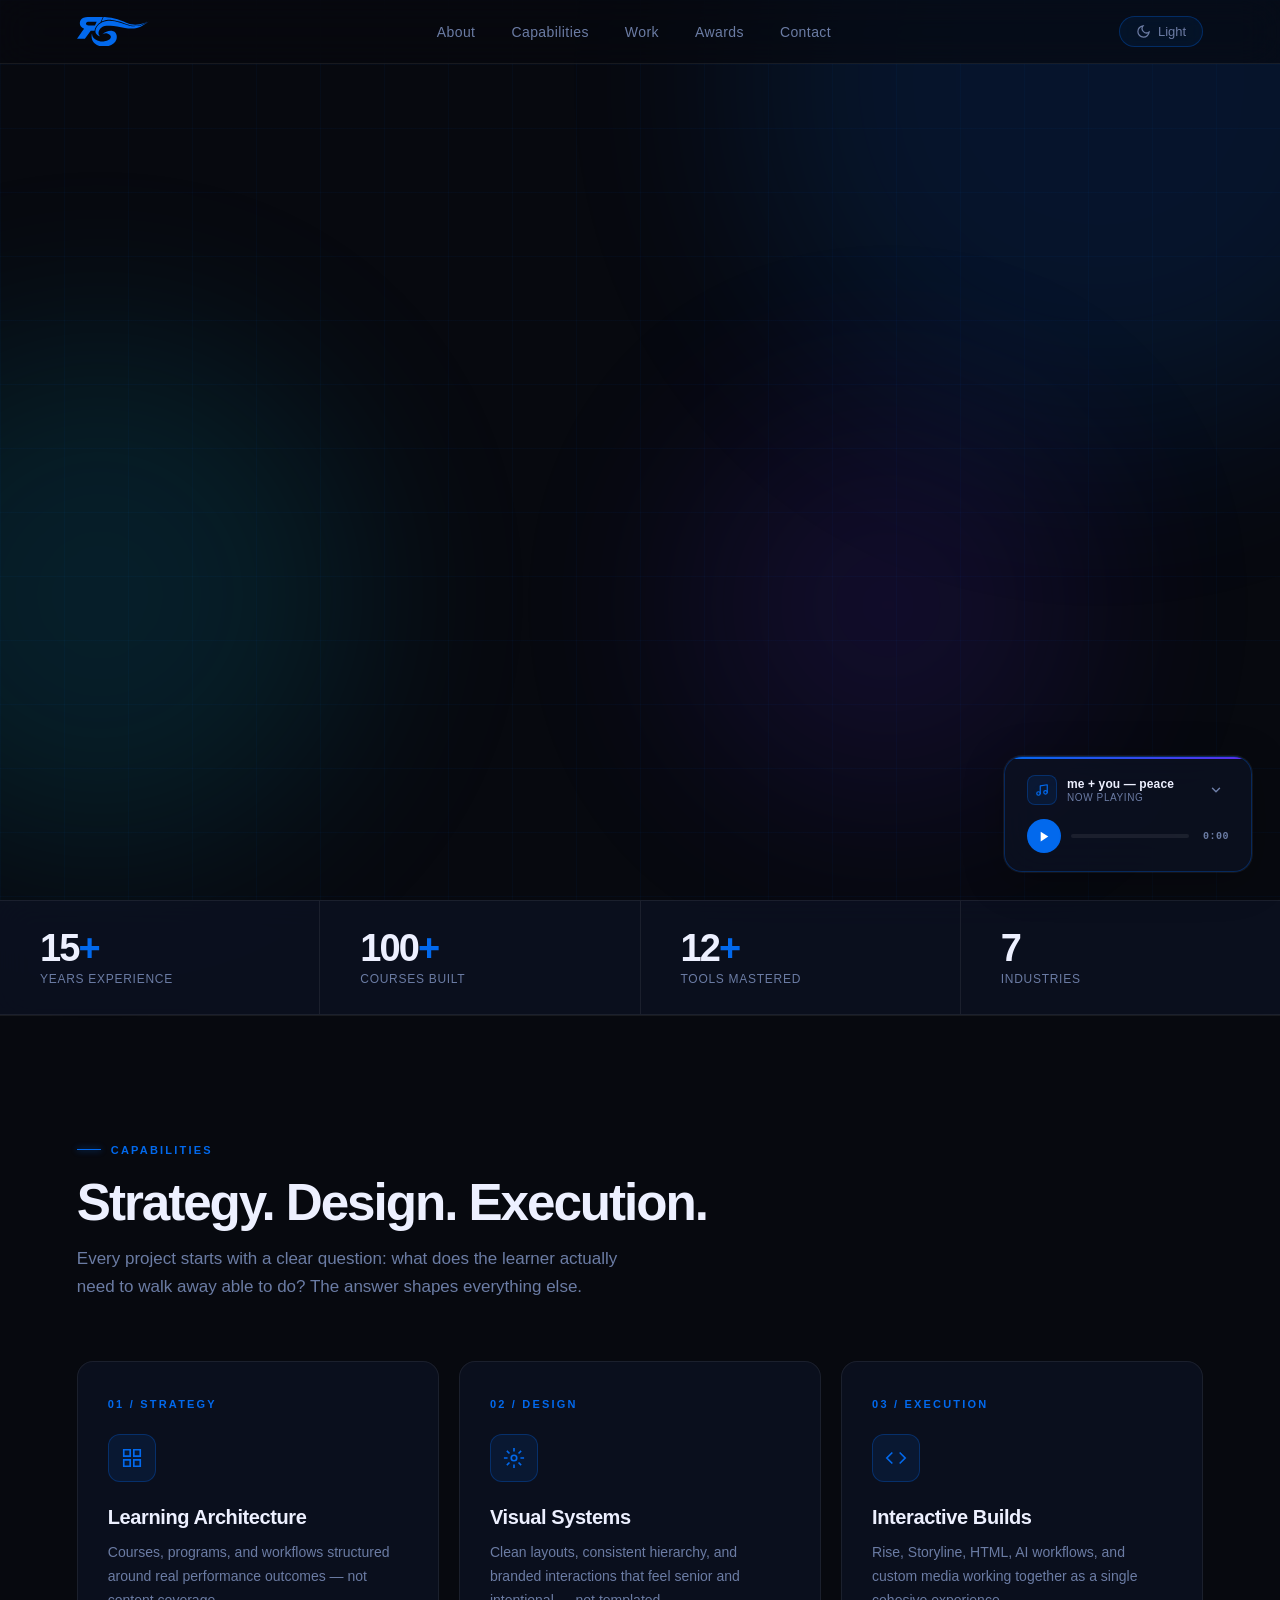
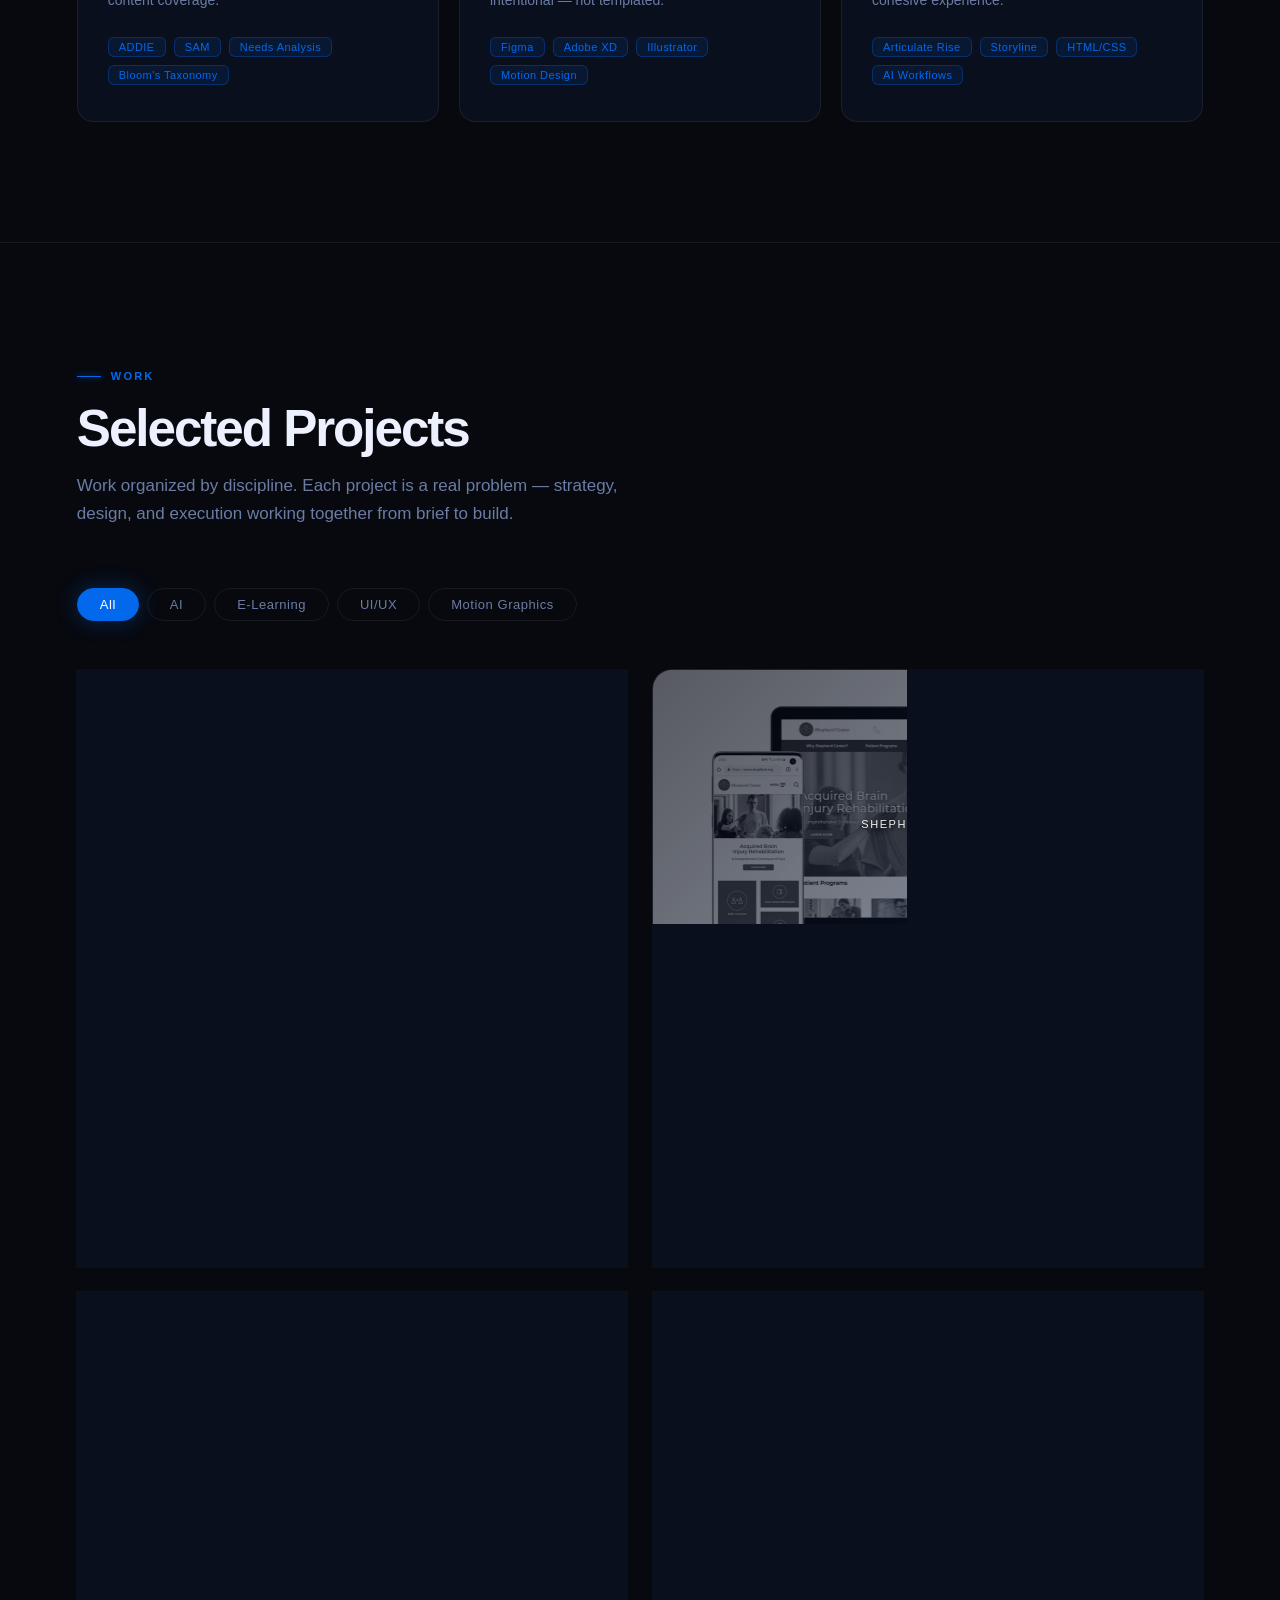
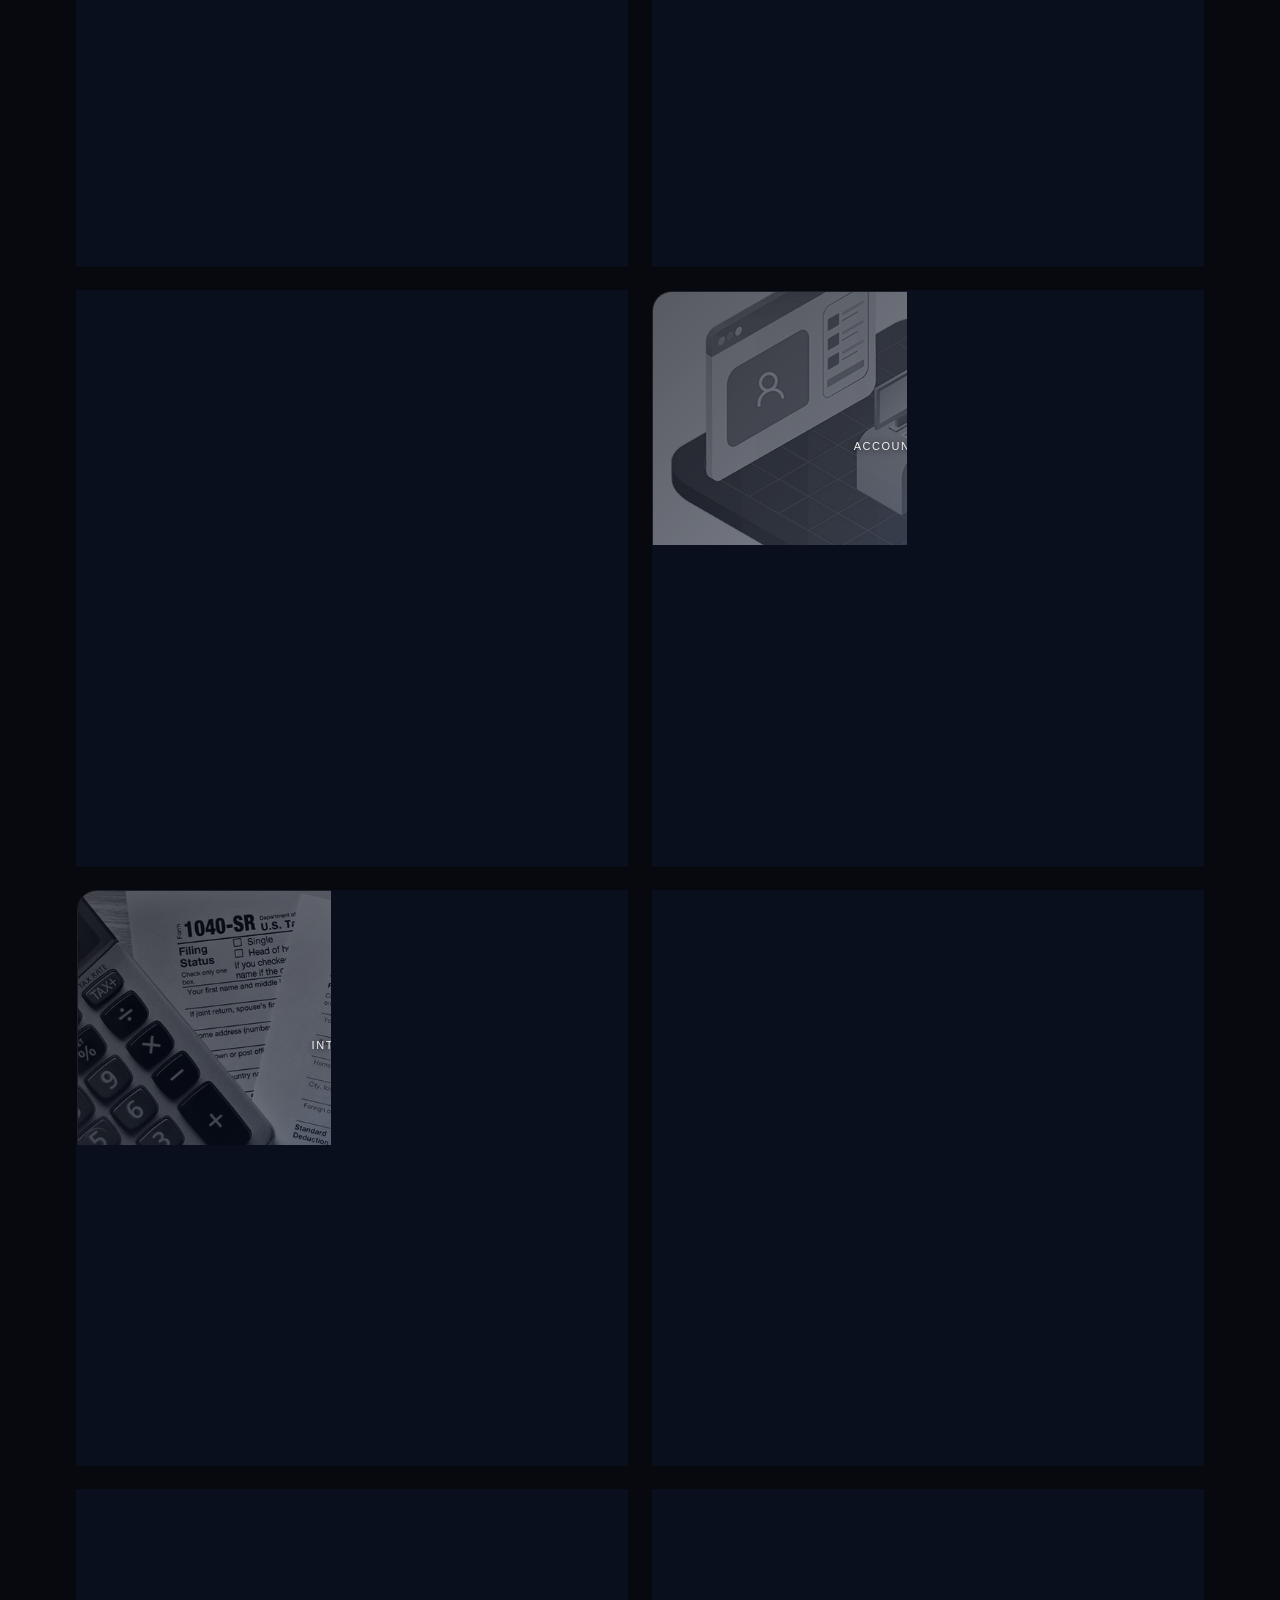
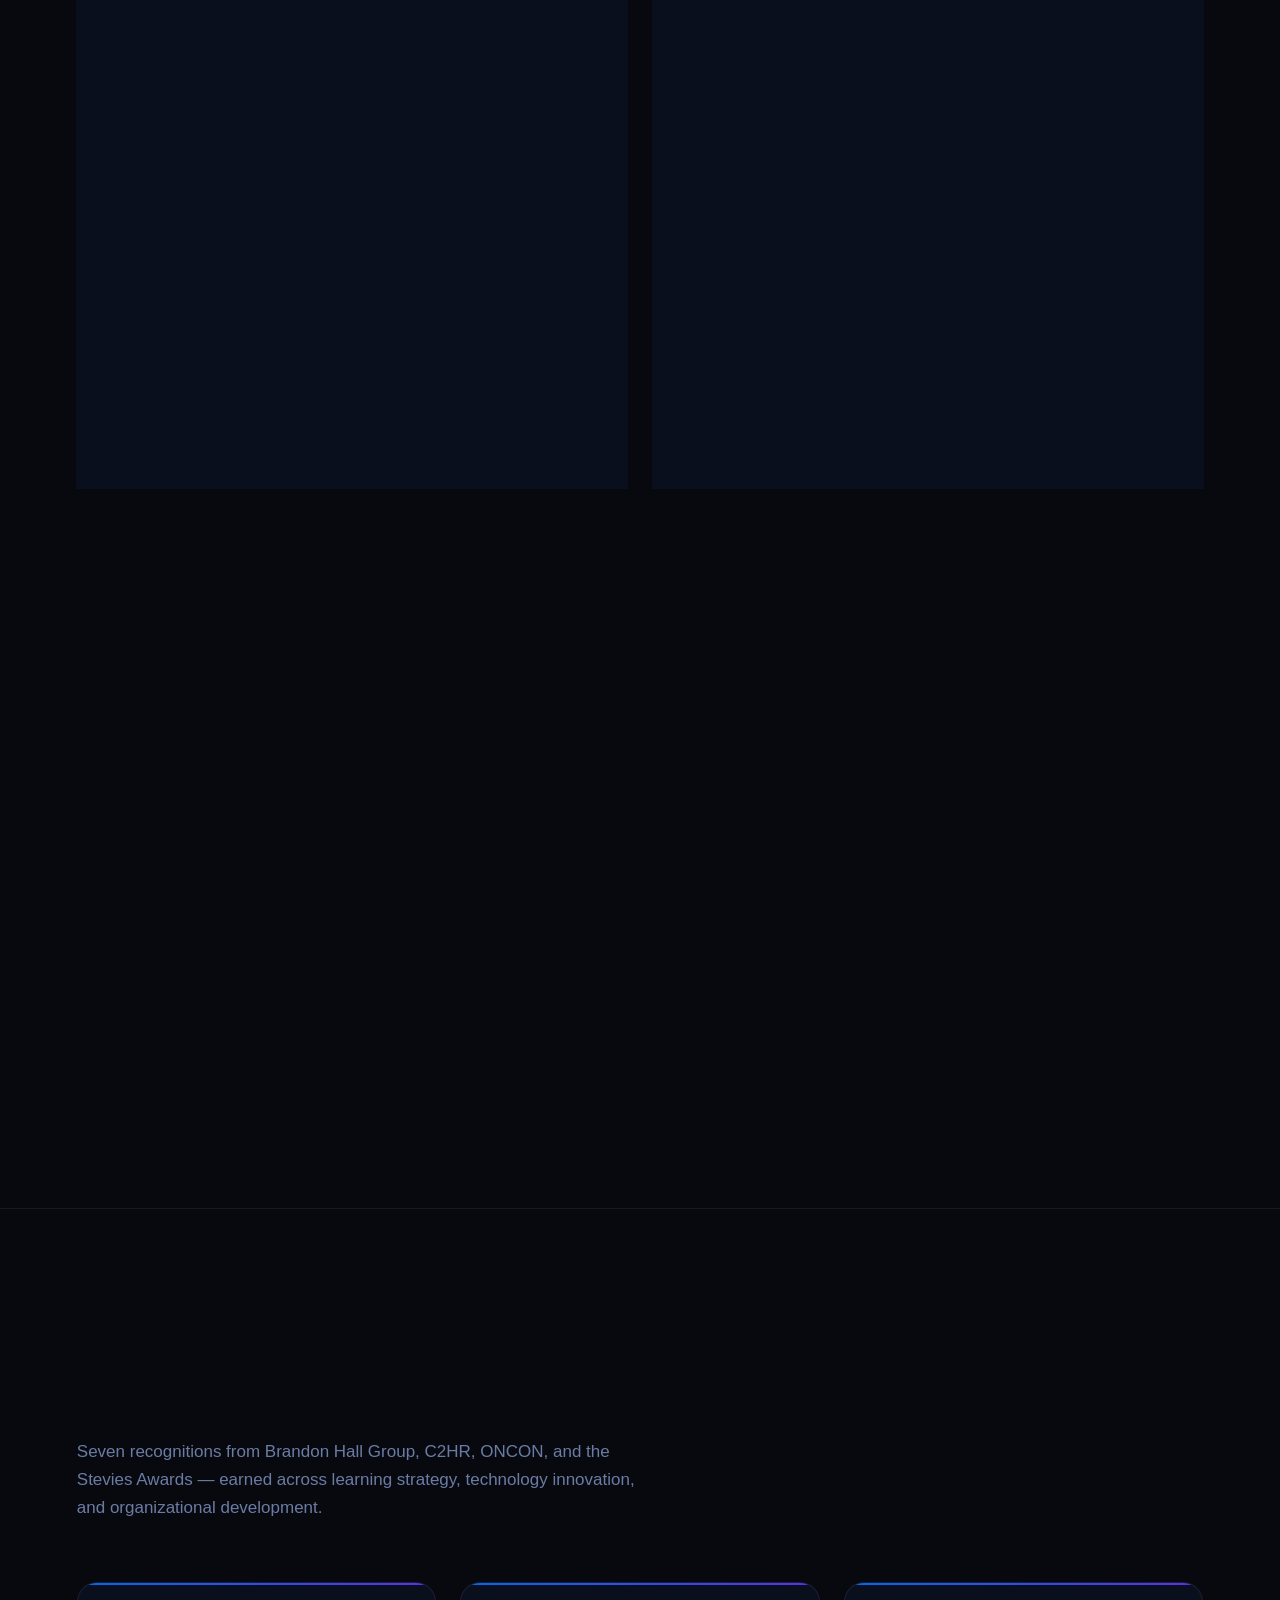
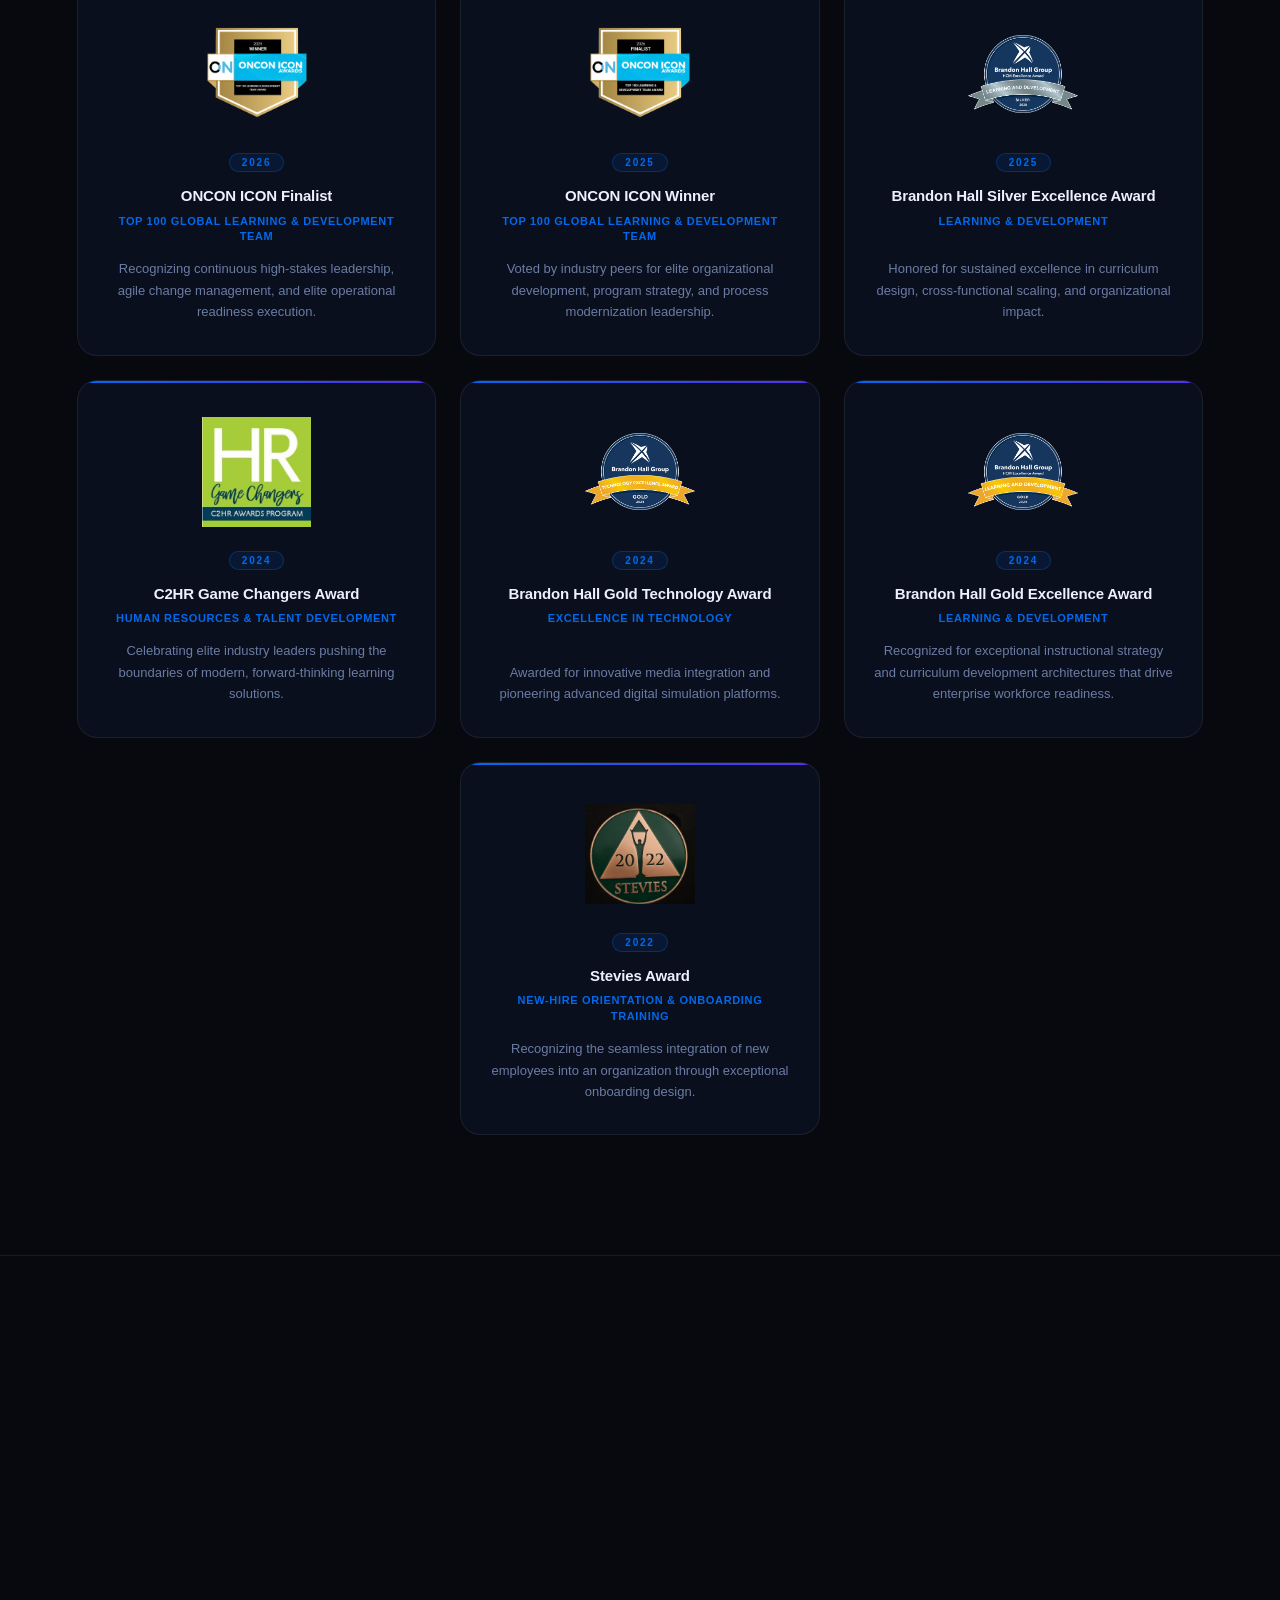
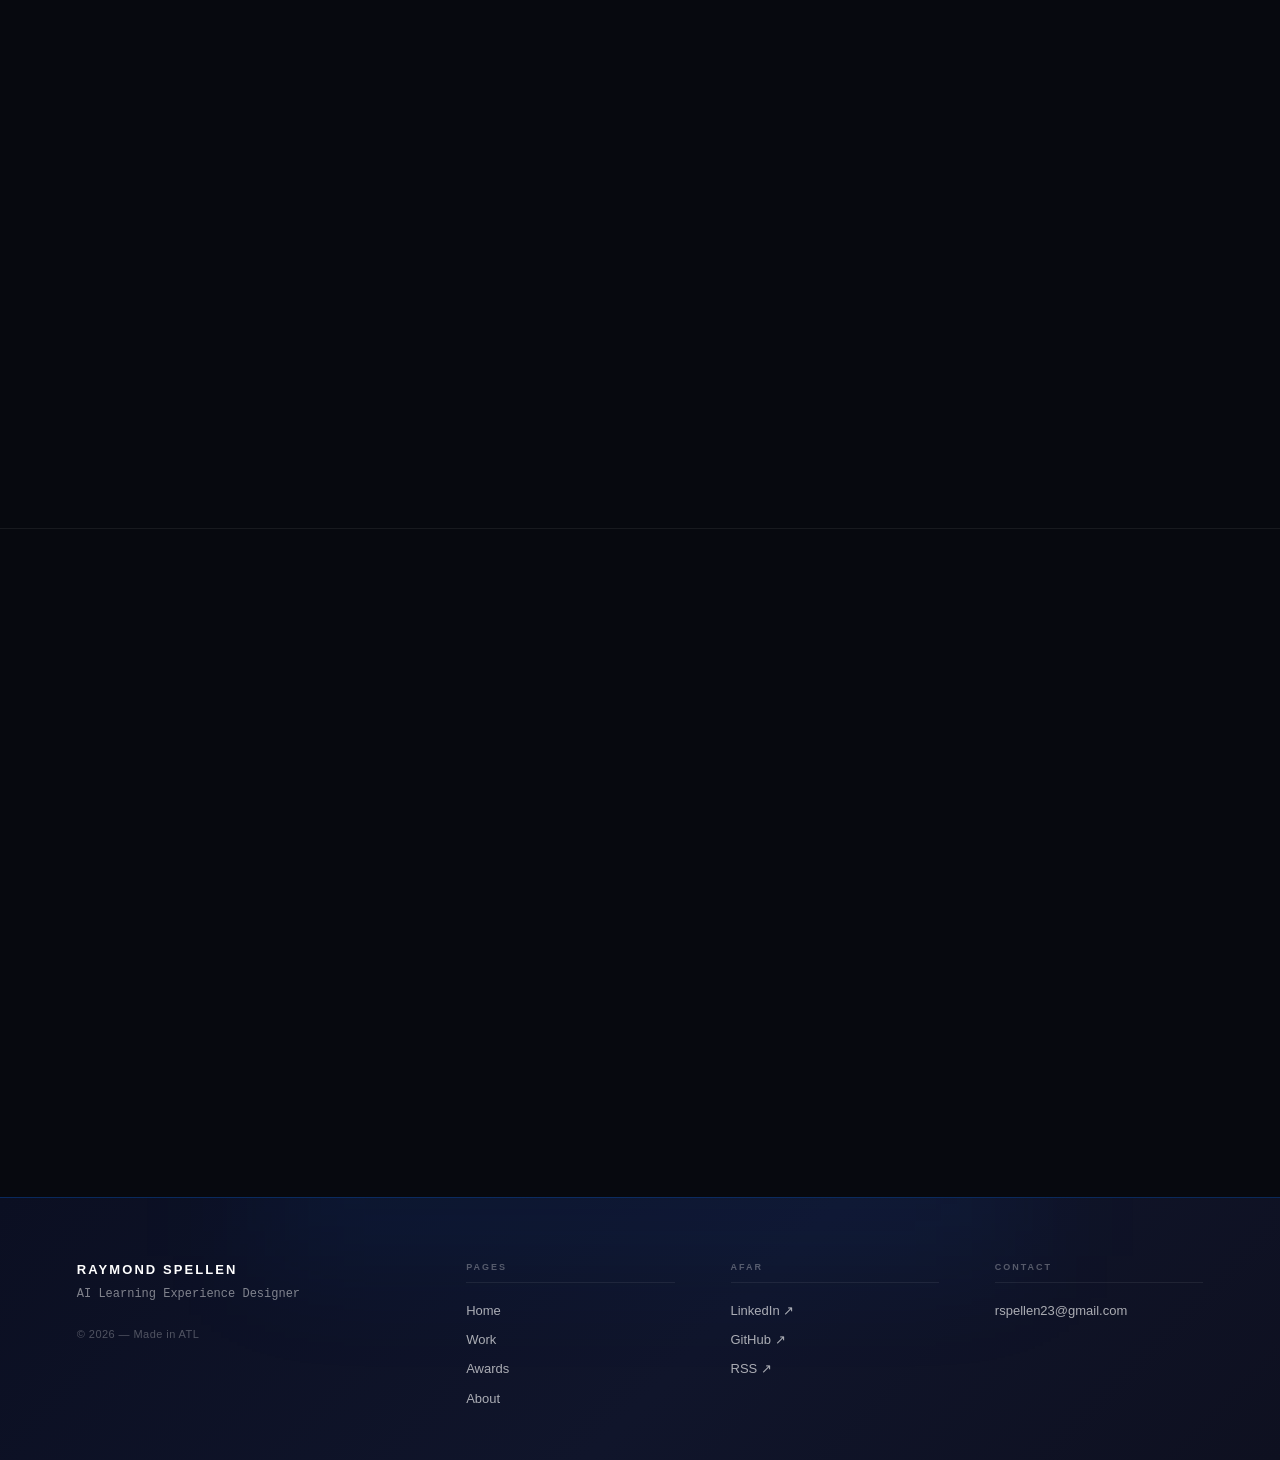
==== commit 7f03496f: "commit" ====
--- a/index.html
+++ b/index.html
@@ -519,6 +519,27 @@
   position: relative;
   z-index: 1;
 }
+.work-thumb-img {
+  position: absolute;
+  inset: 0;
+  width: 100%;
+  height: 100%;
+  object-fit: cover;
+  object-position: center;
+  filter: grayscale(100%);
+  opacity: 0.45;
+}
+.work-thumb.has-img::after {
+  background: linear-gradient(135deg, rgba(0,0,0,0.28) 0%, transparent 55%, var(--accent-mid) 100%);
+}
+.work-thumb.has-img .thumb-lbl {
+  color: rgba(255,255,255,0.92);
+  text-shadow: 0 1px 6px rgba(0,0,0,0.75);
+}
+[data-theme="light"] .work-thumb.has-img .thumb-lbl {
+  color: #07090f;
+  text-shadow: 0 1px 4px rgba(255,255,255,0.6);
+}
 
 .work-body { padding: 28px 28px 32px; }
 
@@ -780,7 +801,8 @@
   border: 1px solid var(--border-hi); border-radius: 18px;
   padding: 18px 22px; min-width: 248px;
   box-shadow: 0 8px 40px rgba(0,0,0,.28), 0 0 0 1px var(--border);
-  transition: background .4s ease, border-color .4s ease;
+  transition: background .4s ease, border-color .4s ease, padding .25s ease, min-width .25s ease;
+  overflow: hidden;
 }
 .audio-player::before {
   content: ''; position: absolute; top: 0; left: 0; right: 0; height: 2px;
@@ -834,6 +856,20 @@
   letter-spacing: .05em; min-width: 30px; text-align: right;
   font-family: 'Courier New', monospace;
 }
+.ap-min-btn {
+  background: none; border: none; color: var(--muted);
+  cursor: pointer; padding: 4px 6px;
+  display: flex; align-items: center; justify-content: center;
+  border-radius: 6px; margin-left: auto; flex-shrink: 0;
+  transition: color .2s, background .2s;
+}
+.ap-min-btn:hover { color: var(--text); background: var(--accent-lo); }
+.ap-min-btn svg { width: 14px; height: 14px; transition: transform .3s ease; }
+.audio-player.is-min { padding: 12px 16px; min-width: 0; }
+.audio-player.is-min .ap-header { margin-bottom: 0; }
+.audio-player.is-min .ap-track,
+.audio-player.is-min .ap-controls { display: none; }
+.audio-player.is-min .ap-min-btn svg { transform: rotate(180deg); }
 
 /* ─── Site Footer ─── */
 .site-footer { display:block !important; background:linear-gradient(135deg,#0b0f22 0%,#10152b 55%,#0e1020 100%); border-top:1px solid rgba(2,105,237,.28); padding:64px 6vw 52px; margin-top:80px; position:relative; z-index:1; overflow:hidden; }
@@ -1046,7 +1082,8 @@
 
     <!-- AT&T Collaborate — UI/UX -->
     <a class="work-item reveal" data-category="uiux" href="att-collaborate.html">
-      <div class="work-thumb">
+      <div class="work-thumb has-img">
+        <img class="work-thumb-img" src="images/title-cards-imgs/att-collab-title-card.jpg" alt="" loading="lazy">
         <span class="thumb-lbl">AT&amp;T Collaborate</span>
       </div>
       <div class="work-body">
@@ -1063,7 +1100,8 @@
 
     <!-- Shepherd Center Website Redesign — UI/UX category -->
     <a class="work-item reveal" data-category="uiux" href="shepherd-center.html">
-      <div class="work-thumb">
+      <div class="work-thumb has-img">
+        <img class="work-thumb-img" src="images/title-cards-imgs/sc-title-card.jpg" alt="" loading="lazy">
         <span class="thumb-lbl">Shepherd Center</span>
       </div>
       <div class="work-body">
@@ -1080,7 +1118,8 @@
 
     <!-- AI Customer Segmentation — AI category -->
     <a class="work-item reveal" data-category="ai" href="ai-segmentation.html">
-      <div class="work-thumb">
+      <div class="work-thumb has-img">
+        <img class="work-thumb-img" src="images/title-cards-imgs/cb-segmentation-title-card.png" alt="" loading="lazy" style="opacity:.6">
         <span class="thumb-lbl">AI Segmentation</span>
       </div>
       <div class="work-body">
@@ -1097,8 +1136,9 @@
 
     <!-- Generative AI Foundations — AI category -->
     <a class="work-item reveal" data-category="ai" href="generative-ai-foundations.html">
-      <div class="work-thumb">
-        <span class="thumb-lbl">AI Foundations</span>
+      <div class="work-thumb has-img">
+        <img class="work-thumb-img" src="images/title-cards-imgs/gen-ai-title-card.jpg" alt="" loading="lazy" style="opacity:.7">
+        <span class="thumb-lbl">Generative AI Foundations</span>
       </div>
       <div class="work-body">
         <div class="work-card-meta">
@@ -1114,8 +1154,9 @@
 
     <!-- Microsoft Copilot in Action at First Tech — AI category -->
     <a class="work-item reveal" data-category="ai" href="copilot-in-action.html">
-      <div class="work-thumb">
-        <span class="thumb-lbl">Copilot in Action</span>
+      <div class="work-thumb has-img">
+        <img class="work-thumb-img" src="images/title-cards-imgs/copilot-first-tech-title-card.png" alt="" loading="lazy">
+        <span class="thumb-lbl">Copilot in Action at First Tech</span>
       </div>
       <div class="work-body">
         <div class="work-card-meta">
@@ -1131,7 +1172,8 @@
 
     <!-- Account Life Cycle — E-Learning -->
     <a class="work-item reveal" data-category="elearning" href="account-life-cycle.html">
-      <div class="work-thumb">
+      <div class="work-thumb has-img">
+        <img class="work-thumb-img" src="images/title-cards-imgs/account-life-cycle-title-card.jpg" alt="" loading="lazy">
         <span class="thumb-lbl">Account Life Cycle</span>
       </div>
       <div class="work-body">
@@ -1148,7 +1190,8 @@
 
     <!-- Intapp DMS — E-Learning -->
     <a class="work-item reveal" data-category="elearning" href="intapp-dms.html">
-      <div class="work-thumb">
+      <div class="work-thumb has-img">
+        <img class="work-thumb-img" src="images/title-cards-imgs/intapp-dms-title-card.jpg" alt="" loading="lazy">
         <span class="thumb-lbl">Intapp DMS</span>
       </div>
       <div class="work-body">
@@ -1165,7 +1208,8 @@
 
     <!-- Technical Discovery — E-Learning -->
     <a class="work-item reveal" data-category="elearning" href="technical-discovery.html">
-      <div class="work-thumb">
+      <div class="work-thumb has-img">
+        <img class="work-thumb-img" src="images/title-cards-imgs/technical-discovery-title-card.png" alt="" loading="lazy" style="opacity:.7">
         <span class="thumb-lbl">Technical Discovery</span>
       </div>
       <div class="work-body">
@@ -1182,7 +1226,8 @@
 
     <!-- 2026 Cox Code of Conduct — E-Learning category -->
     <a class="work-item reveal" data-category="elearning" href="cox-code-of-conduct.html">
-      <div class="work-thumb">
+      <div class="work-thumb has-img">
+        <img class="work-thumb-img" src="images/title-cards-imgs/2026-cox-code-of-conduct-title-card.png" alt="" loading="lazy">
         <span class="thumb-lbl">Cox Code of Conduct</span>
       </div>
       <div class="work-body">
@@ -1199,7 +1244,8 @@
 
     <!-- Pinocchio: Vampire Slayer — Motion Graphics category -->
     <a class="work-item reveal" data-category="motion" href="pinocchio-vampire-slayer.html">
-      <div class="work-thumb">
+      <div class="work-thumb has-img">
+        <img class="work-thumb-img" src="images/title-cards-imgs/pinocchio-vampire-slayer-title-card.png" alt="" loading="lazy" style="opacity:.6; filter:grayscale(100%) brightness(0.85)">
         <span class="thumb-lbl">Pinocchio: Vampire Slayer</span>
       </div>
       <div class="work-body">
@@ -1216,7 +1262,8 @@
 
     <!-- Cox Mobile Employee Discount Campaign — Motion Graphics category -->
     <a class="work-item reveal" data-category="motion" href="cox-employee-discount.html">
-      <div class="work-thumb">
+      <div class="work-thumb has-img">
+        <img class="work-thumb-img" src="images/title-cards-imgs/cox-employee-discount-title-card.jpg" alt="" loading="lazy">
         <span class="thumb-lbl">Cox Mobile Employee Discount</span>
       </div>
       <div class="work-body">
@@ -1233,7 +1280,8 @@
 
     <!-- Bulk in ICE Launch Campaign — Motion Graphics category -->
     <a class="work-item reveal" data-category="motion" href="bulk-in-ice.html">
-      <div class="work-thumb">
+      <div class="work-thumb has-img">
+        <img class="work-thumb-img" src="images/title-cards-imgs/bulk-in-ice-title-card.jpg" alt="" loading="lazy" style="opacity:.7">
         <span class="thumb-lbl">Bulk in ICE</span>
       </div>
       <div class="work-body">
@@ -1591,6 +1639,9 @@
       <span class="ap-title">me + you — peace</span>
       <span class="ap-label">Now Playing</span>
     </div>
+    <button class="ap-min-btn" id="apMinBtn" aria-label="Minimize player">
+      <svg viewBox="0 0 24 24" fill="none" stroke="currentColor" stroke-width="2.5" stroke-linecap="round" stroke-linejoin="round"><polyline points="18 9 12 15 6 9"/></svg>
+    </button>
   </div>
   <div class="ap-controls">
     <button class="ap-play-btn" id="apPlayBtn" aria-label="Play">
@@ -1630,6 +1681,9 @@
   function initDuck(){var frs=document.querySelectorAll('iframe[src*="vimeo"]:not([data-duck])');if(!frs.length)return;if(typeof Vimeo!=='undefined'){attachDuck(frs);}else{var s=document.createElement('script');s.src='https://player.vimeo.com/api/player.js';s.onload=function(){attachDuck(document.querySelectorAll('iframe[src*="vimeo"]:not([data-duck])'));};document.head.appendChild(s);}}
   window._rsAP={initDuck:initDuck};
   if(document.readyState==='loading')document.addEventListener('DOMContentLoaded',initDuck);else initDuck();
+  var minBtn=document.getElementById('apMinBtn'),ap=document.getElementById('audioPlayer');
+  if(localStorage.getItem('rs-audio-min')==='1')ap.classList.add('is-min');
+  minBtn.addEventListener('click',function(e){e.stopPropagation();var m=ap.classList.toggle('is-min');if(m)localStorage.setItem('rs-audio-min','1');else localStorage.removeItem('rs-audio-min');});
 })();
 </script>
 
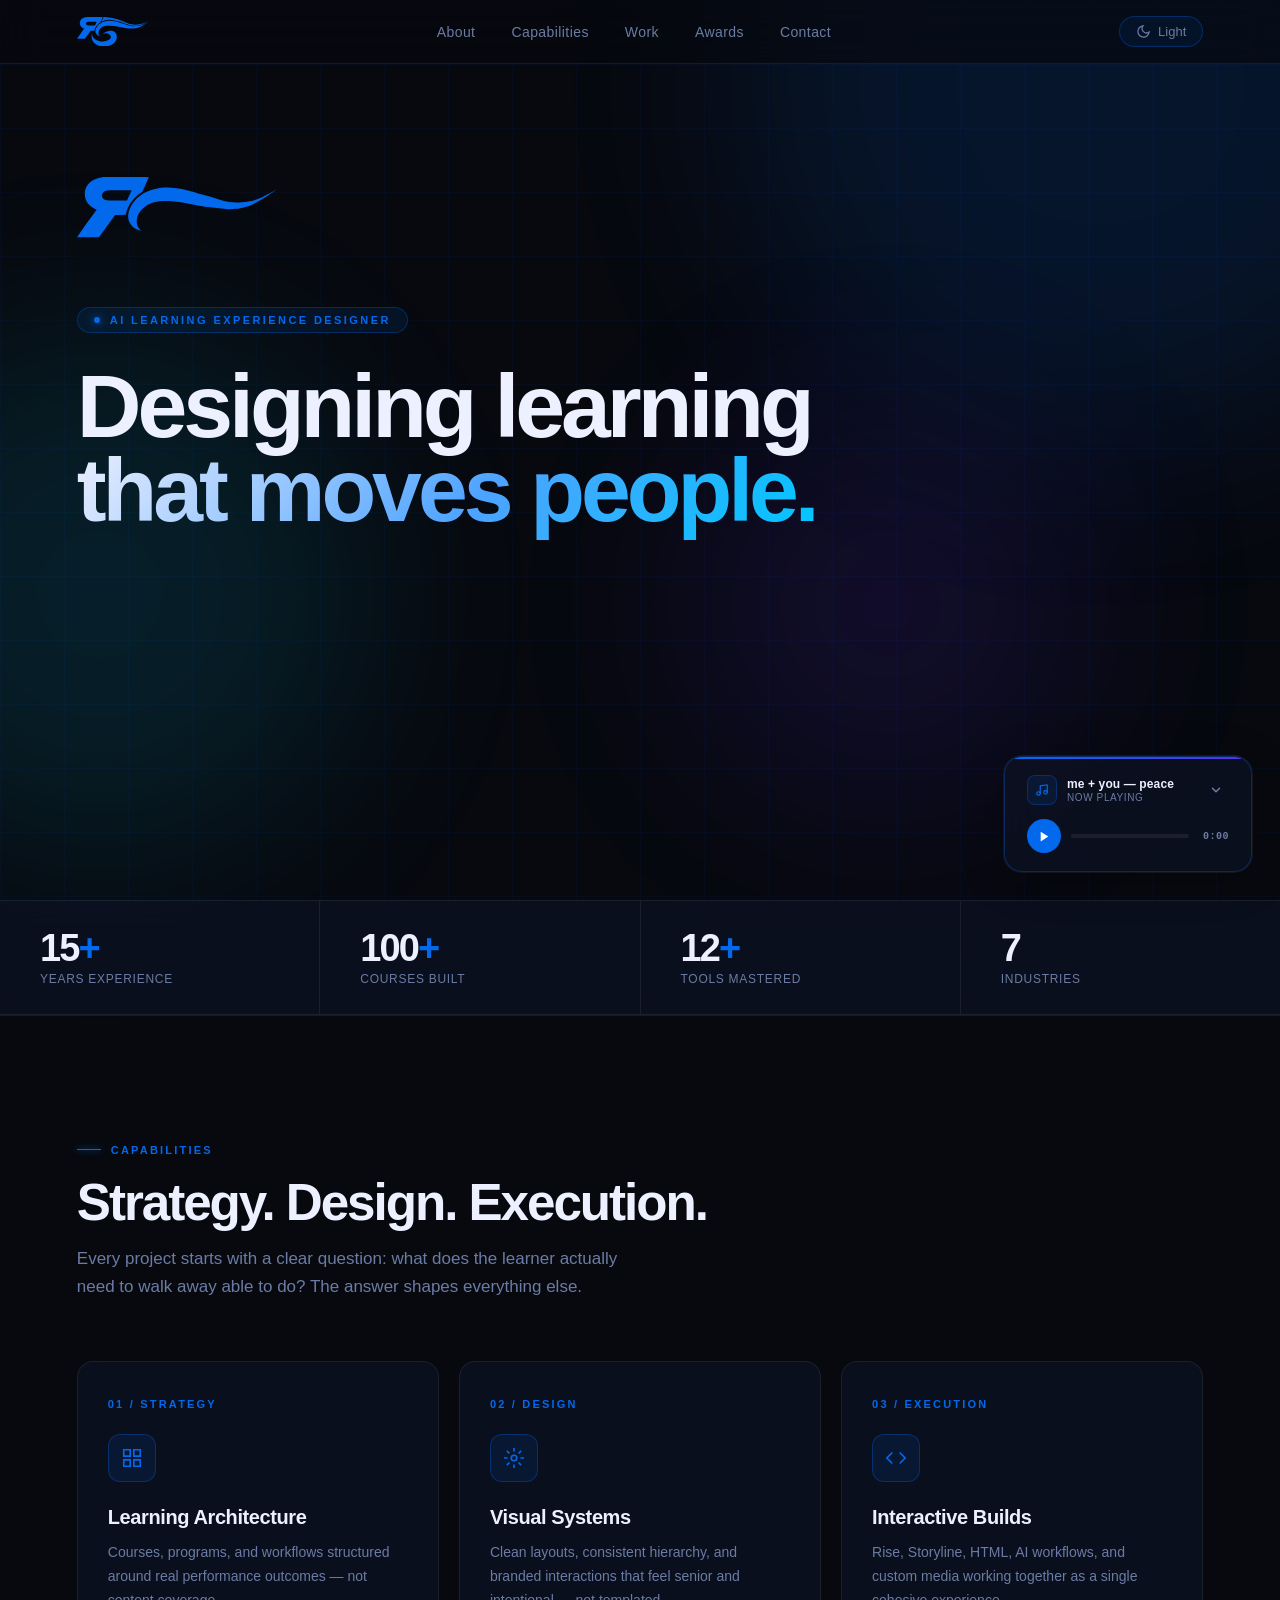
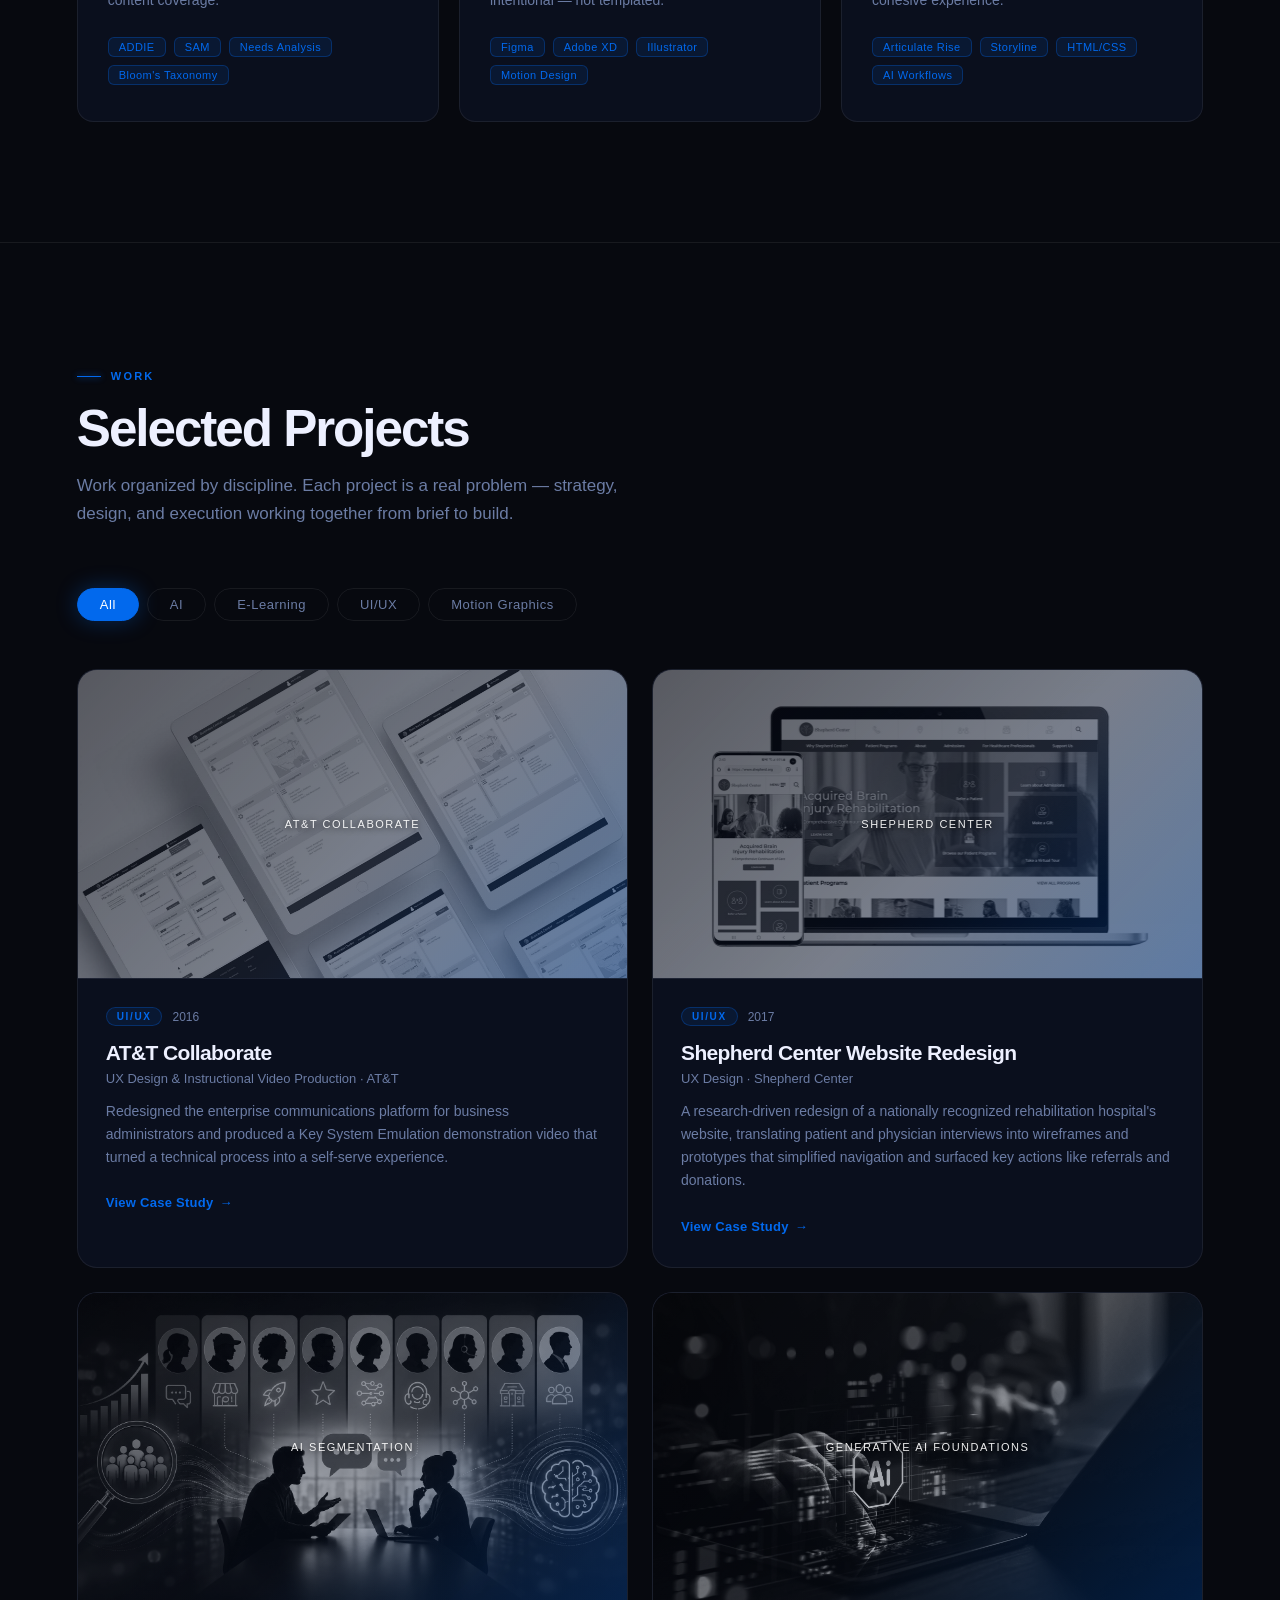
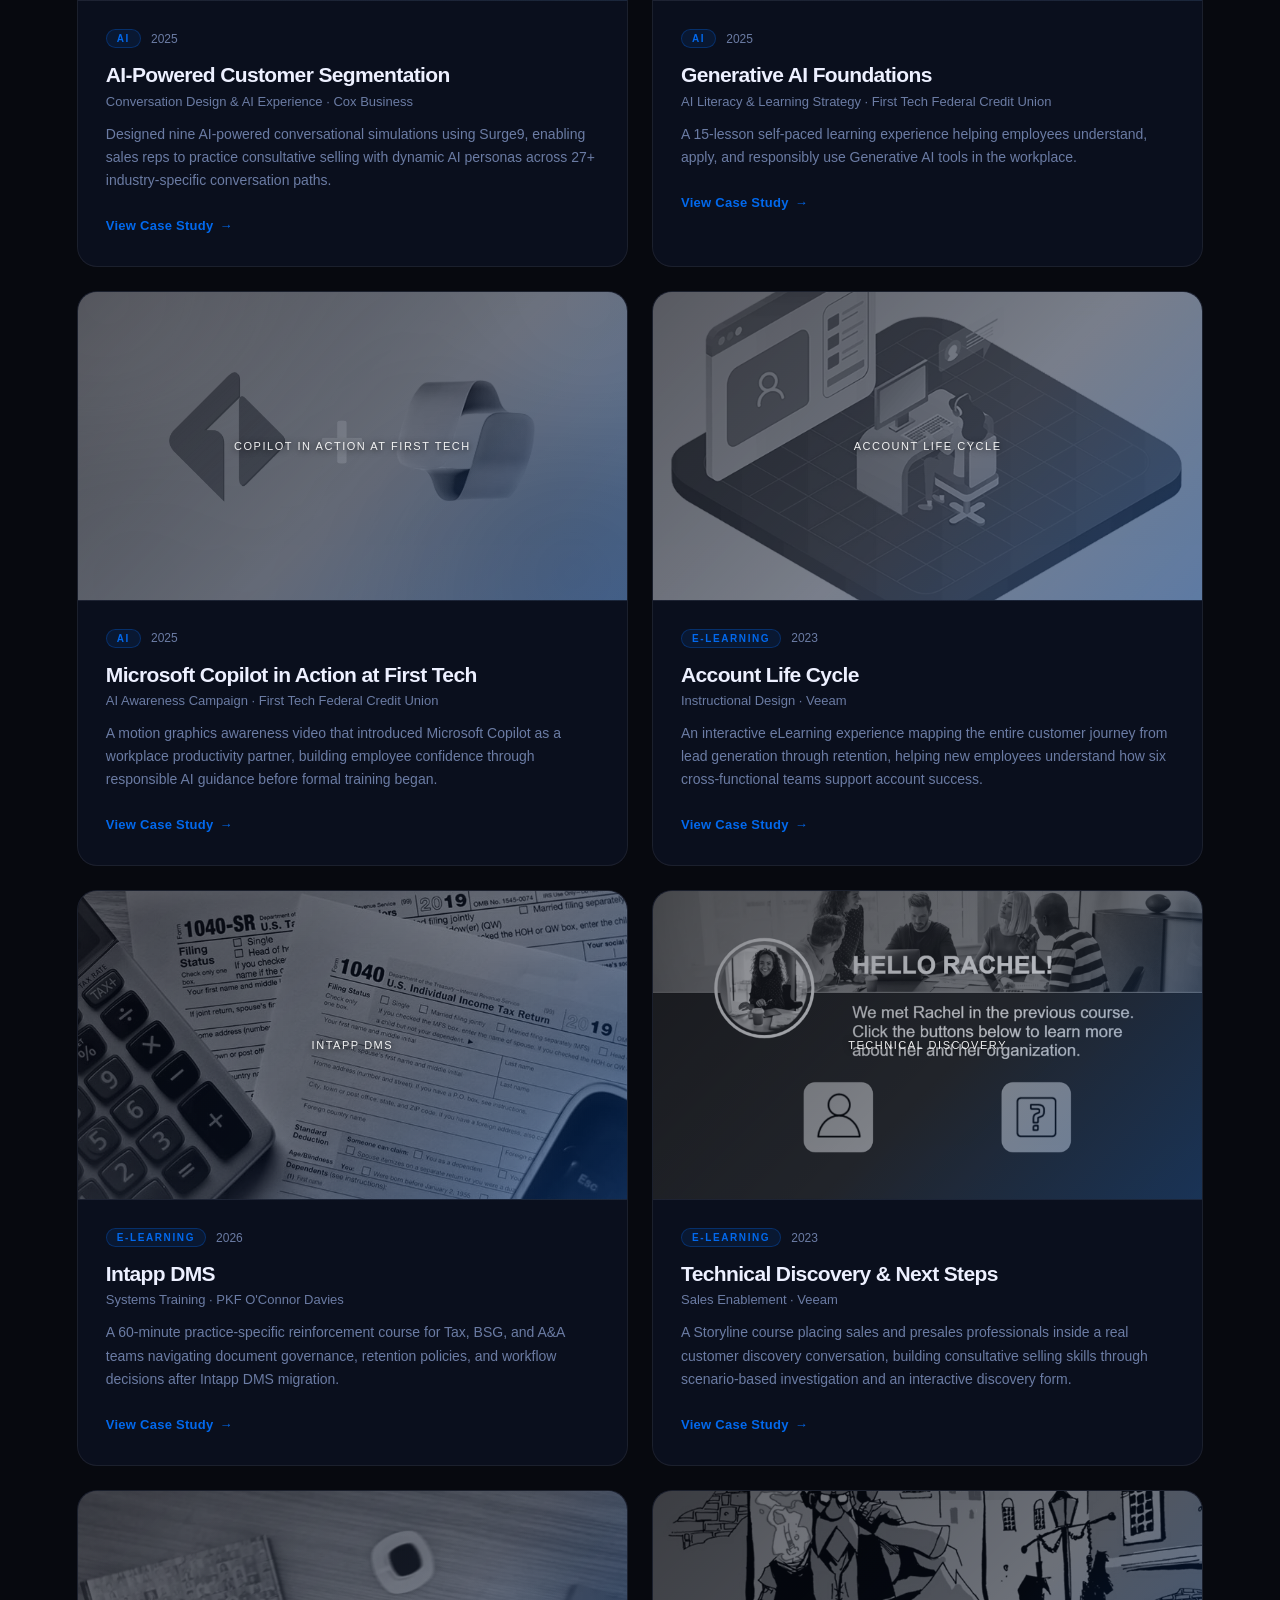
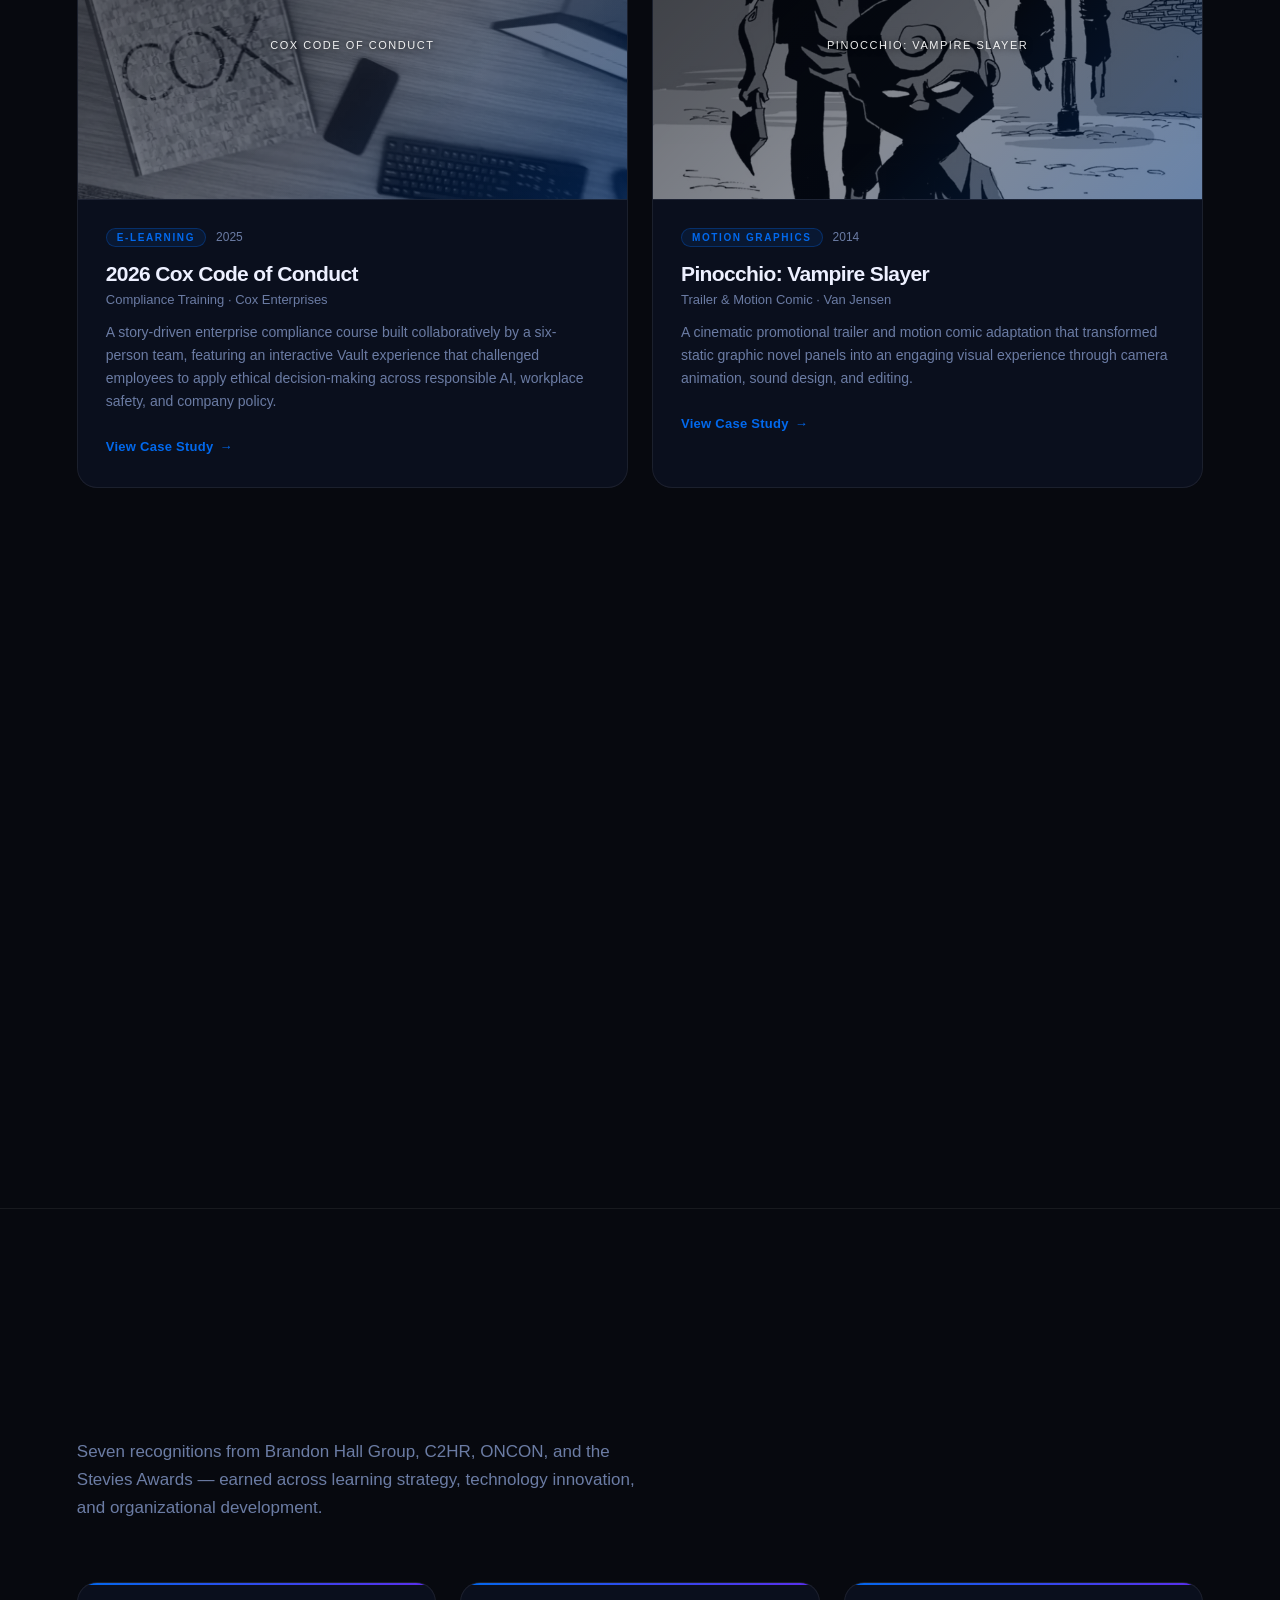
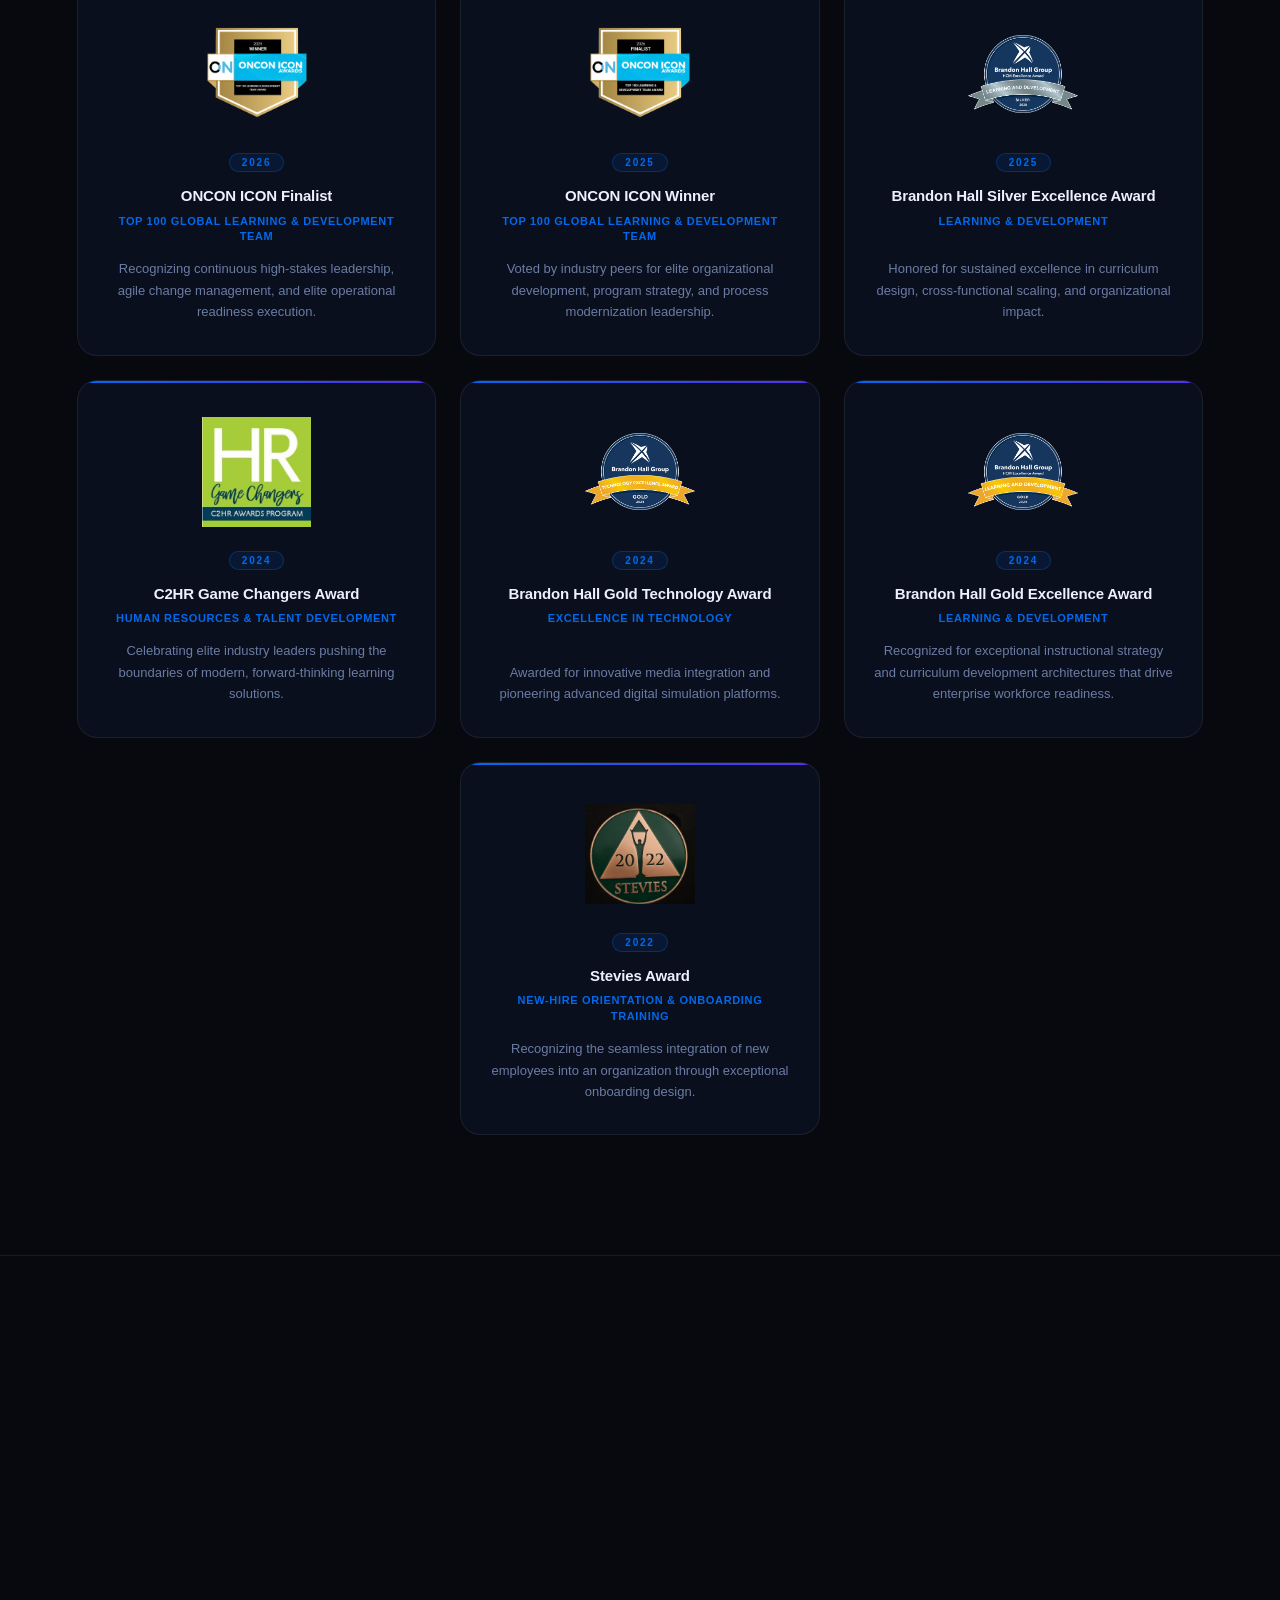
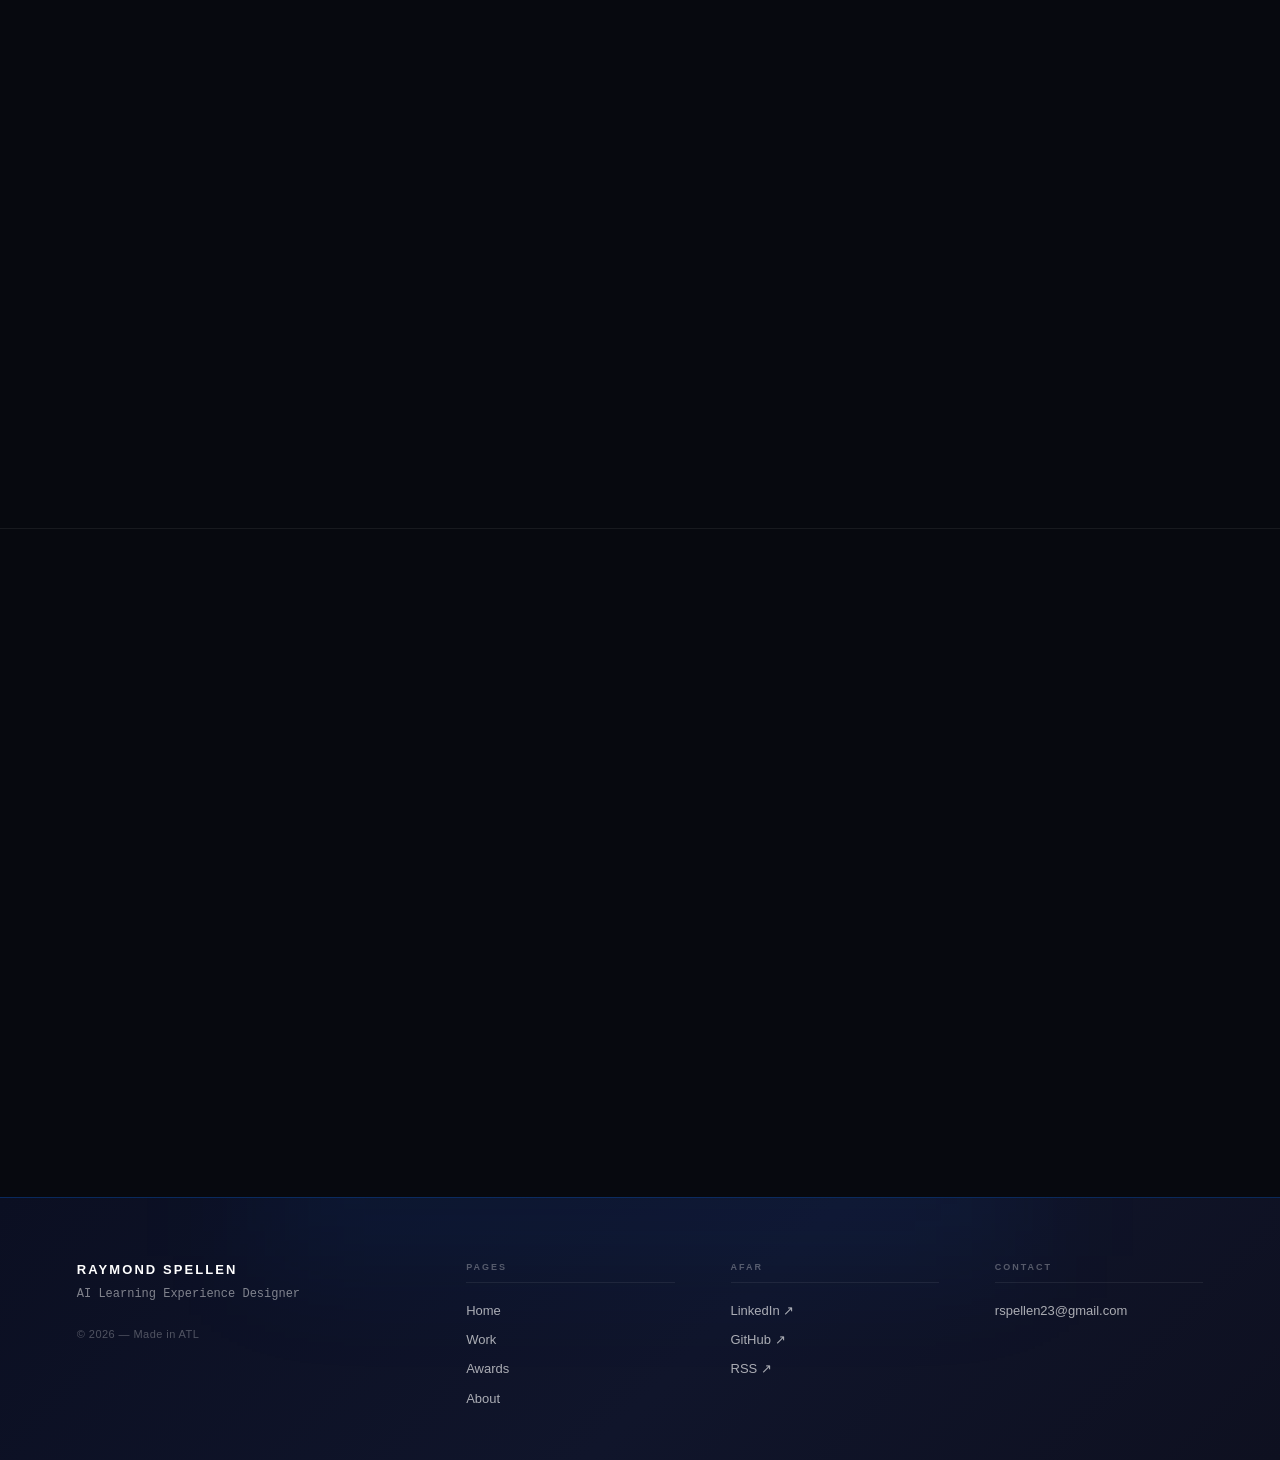
==== commit 889a20fa: "commit" ====
--- a/index.html
+++ b/index.html
@@ -1083,7 +1083,7 @@
     <!-- AT&T Collaborate — UI/UX -->
     <a class="work-item reveal" data-category="uiux" href="att-collaborate.html">
       <div class="work-thumb has-img">
-        <img class="work-thumb-img" src="images/title-cards-imgs/att-collab-title-card.jpg" alt="" loading="lazy">
+        <img class="work-thumb-img" src="images/title-cards-imgs/att-collab-title-card.jpg" alt="">
         <span class="thumb-lbl">AT&amp;T Collaborate</span>
       </div>
       <div class="work-body">
@@ -1101,7 +1101,7 @@
     <!-- Shepherd Center Website Redesign — UI/UX category -->
     <a class="work-item reveal" data-category="uiux" href="shepherd-center.html">
       <div class="work-thumb has-img">
-        <img class="work-thumb-img" src="images/title-cards-imgs/sc-title-card.jpg" alt="" loading="lazy">
+        <img class="work-thumb-img" src="images/title-cards-imgs/sc-title-card.jpg" alt="">
         <span class="thumb-lbl">Shepherd Center</span>
       </div>
       <div class="work-body">
@@ -1119,7 +1119,7 @@
     <!-- AI Customer Segmentation — AI category -->
     <a class="work-item reveal" data-category="ai" href="ai-segmentation.html">
       <div class="work-thumb has-img">
-        <img class="work-thumb-img" src="images/title-cards-imgs/cb-segmentation-title-card.png" alt="" loading="lazy" style="opacity:.6">
+        <img class="work-thumb-img" src="images/title-cards-imgs/cb-segmentation-title-card.png" alt="" style="opacity:.6">
         <span class="thumb-lbl">AI Segmentation</span>
       </div>
       <div class="work-body">
@@ -1137,7 +1137,7 @@
     <!-- Generative AI Foundations — AI category -->
     <a class="work-item reveal" data-category="ai" href="generative-ai-foundations.html">
       <div class="work-thumb has-img">
-        <img class="work-thumb-img" src="images/title-cards-imgs/gen-ai-title-card.jpg" alt="" loading="lazy" style="opacity:.7">
+        <img class="work-thumb-img" src="images/title-cards-imgs/gen-ai-title-card.jpg" alt="" style="opacity:.7">
         <span class="thumb-lbl">Generative AI Foundations</span>
       </div>
       <div class="work-body">
@@ -1155,7 +1155,7 @@
     <!-- Microsoft Copilot in Action at First Tech — AI category -->
     <a class="work-item reveal" data-category="ai" href="copilot-in-action.html">
       <div class="work-thumb has-img">
-        <img class="work-thumb-img" src="images/title-cards-imgs/copilot-first-tech-title-card.png" alt="" loading="lazy">
+        <img class="work-thumb-img" src="images/title-cards-imgs/copilot-first-tech-title-card.png" alt="">
         <span class="thumb-lbl">Copilot in Action at First Tech</span>
       </div>
       <div class="work-body">
@@ -1173,7 +1173,7 @@
     <!-- Account Life Cycle — E-Learning -->
     <a class="work-item reveal" data-category="elearning" href="account-life-cycle.html">
       <div class="work-thumb has-img">
-        <img class="work-thumb-img" src="images/title-cards-imgs/account-life-cycle-title-card.jpg" alt="" loading="lazy">
+        <img class="work-thumb-img" src="images/title-cards-imgs/account-life-cycle-title-card.jpg" alt="">
         <span class="thumb-lbl">Account Life Cycle</span>
       </div>
       <div class="work-body">
@@ -1191,7 +1191,7 @@
     <!-- Intapp DMS — E-Learning -->
     <a class="work-item reveal" data-category="elearning" href="intapp-dms.html">
       <div class="work-thumb has-img">
-        <img class="work-thumb-img" src="images/title-cards-imgs/intapp-dms-title-card.jpg" alt="" loading="lazy">
+        <img class="work-thumb-img" src="images/title-cards-imgs/intapp-dms-title-card.jpg" alt="">
         <span class="thumb-lbl">Intapp DMS</span>
       </div>
       <div class="work-body">
@@ -1209,7 +1209,7 @@
     <!-- Technical Discovery — E-Learning -->
     <a class="work-item reveal" data-category="elearning" href="technical-discovery.html">
       <div class="work-thumb has-img">
-        <img class="work-thumb-img" src="images/title-cards-imgs/technical-discovery-title-card.png" alt="" loading="lazy" style="opacity:.7">
+        <img class="work-thumb-img" src="images/title-cards-imgs/technical-discovery-title-card.png" alt="" style="opacity:.7">
         <span class="thumb-lbl">Technical Discovery</span>
       </div>
       <div class="work-body">
@@ -1227,7 +1227,7 @@
     <!-- 2026 Cox Code of Conduct — E-Learning category -->
     <a class="work-item reveal" data-category="elearning" href="cox-code-of-conduct.html">
       <div class="work-thumb has-img">
-        <img class="work-thumb-img" src="images/title-cards-imgs/2026-cox-code-of-conduct-title-card.png" alt="" loading="lazy">
+        <img class="work-thumb-img" src="images/title-cards-imgs/2026-cox-code-of-conduct-title-card.png" alt="">
         <span class="thumb-lbl">Cox Code of Conduct</span>
       </div>
       <div class="work-body">
@@ -1245,7 +1245,7 @@
     <!-- Pinocchio: Vampire Slayer — Motion Graphics category -->
     <a class="work-item reveal" data-category="motion" href="pinocchio-vampire-slayer.html">
       <div class="work-thumb has-img">
-        <img class="work-thumb-img" src="images/title-cards-imgs/pinocchio-vampire-slayer-title-card.png" alt="" loading="lazy" style="opacity:.6; filter:grayscale(100%) brightness(0.85)">
+        <img class="work-thumb-img" src="images/title-cards-imgs/pinocchio-vampire-slayer-title-card.png" alt="" style="opacity:.6; filter:grayscale(100%) brightness(0.85)">
         <span class="thumb-lbl">Pinocchio: Vampire Slayer</span>
       </div>
       <div class="work-body">
@@ -1263,7 +1263,7 @@
     <!-- Cox Mobile Employee Discount Campaign — Motion Graphics category -->
     <a class="work-item reveal" data-category="motion" href="cox-employee-discount.html">
       <div class="work-thumb has-img">
-        <img class="work-thumb-img" src="images/title-cards-imgs/cox-employee-discount-title-card.jpg" alt="" loading="lazy">
+        <img class="work-thumb-img" src="images/title-cards-imgs/cox-employee-discount-title-card.jpg" alt="">
         <span class="thumb-lbl">Cox Mobile Employee Discount</span>
       </div>
       <div class="work-body">
@@ -1281,7 +1281,7 @@
     <!-- Bulk in ICE Launch Campaign — Motion Graphics category -->
     <a class="work-item reveal" data-category="motion" href="bulk-in-ice.html">
       <div class="work-thumb has-img">
-        <img class="work-thumb-img" src="images/title-cards-imgs/bulk-in-ice-title-card.jpg" alt="" loading="lazy" style="opacity:.7">
+        <img class="work-thumb-img" src="images/title-cards-imgs/bulk-in-ice-title-card.jpg" alt="" style="opacity:.7">
         <span class="thumb-lbl">Bulk in ICE</span>
       </div>
       <div class="work-body">
@@ -1316,7 +1316,7 @@
 
     <div class="award-card reveal-stagger">
       <div class="award-img-wrap">
-        <img class="award-img" src="images/award-imgs/2026-ONCON-ICON-Finalist.png" alt="2026 ONCON ICON Finalist" loading="lazy">
+        <img class="award-img" src="images/award-imgs/2026-ONCON-ICON-Finalist.png" alt="2026 ONCON ICON Finalist">
       </div>
       <span class="award-year">2026</span>
       <div class="award-name">ONCON ICON Finalist</div>
@@ -1326,7 +1326,7 @@
 
     <div class="award-card reveal-stagger">
       <div class="award-img-wrap">
-        <img class="award-img" src="images/award-imgs/2025-ONCON-ICON-Winner.png" alt="2025 ONCON ICON Winner" loading="lazy">
+        <img class="award-img" src="images/award-imgs/2025-ONCON-ICON-Winner.png" alt="2025 ONCON ICON Winner">
       </div>
       <span class="award-year">2025</span>
       <div class="award-name">ONCON ICON Winner</div>
@@ -1336,7 +1336,7 @@
 
     <div class="award-card reveal-stagger">
       <div class="award-img-wrap">
-        <img class="award-img" src="images/award-imgs/2025-brandon-hall-silver-excellence-award.png" alt="2025 Brandon Hall Silver Excellence Award" loading="lazy">
+        <img class="award-img" src="images/award-imgs/2025-brandon-hall-silver-excellence-award.png" alt="2025 Brandon Hall Silver Excellence Award">
       </div>
       <span class="award-year">2025</span>
       <div class="award-name">Brandon Hall Silver Excellence Award</div>
@@ -1346,7 +1346,7 @@
 
     <div class="award-card reveal-stagger">
       <div class="award-img-wrap">
-        <img class="award-img" src="images/award-imgs/2024-C2HR-game-changers-award.jpg" alt="2024 C2HR Game Changers Award" loading="lazy">
+        <img class="award-img" src="images/award-imgs/2024-C2HR-game-changers-award.jpg" alt="2024 C2HR Game Changers Award">
       </div>
       <span class="award-year">2024</span>
       <div class="award-name">C2HR Game Changers Award</div>
@@ -1356,7 +1356,7 @@
 
     <div class="award-card reveal-stagger">
       <div class="award-img-wrap">
-        <img class="award-img" src="images/award-imgs/2024-brandon-hall-gold-technology-award.png" alt="2024 Brandon Hall Gold Technology Award" loading="lazy">
+        <img class="award-img" src="images/award-imgs/2024-brandon-hall-gold-technology-award.png" alt="2024 Brandon Hall Gold Technology Award">
       </div>
       <span class="award-year">2024</span>
       <div class="award-name">Brandon Hall Gold Technology Award</div>
@@ -1366,7 +1366,7 @@
 
     <div class="award-card reveal-stagger">
       <div class="award-img-wrap">
-        <img class="award-img" src="images/award-imgs/2024-brandon-hall-gold-excellence-award.png" alt="2024 Brandon Hall Gold Excellence Award" loading="lazy">
+        <img class="award-img" src="images/award-imgs/2024-brandon-hall-gold-excellence-award.png" alt="2024 Brandon Hall Gold Excellence Award">
       </div>
       <span class="award-year">2024</span>
       <div class="award-name">Brandon Hall Gold Excellence Award</div>
@@ -1376,7 +1376,7 @@
 
     <div class="award-card reveal-stagger">
       <div class="award-img-wrap">
-        <img class="award-img" src="images/award-imgs/2022-stevies-award.jpg" alt="2022 Stevies Award" loading="lazy">
+        <img class="award-img" src="images/award-imgs/2022-stevies-award.jpg" alt="2022 Stevies Award">
       </div>
       <span class="award-year">2022</span>
       <div class="award-name">Stevies Award</div>
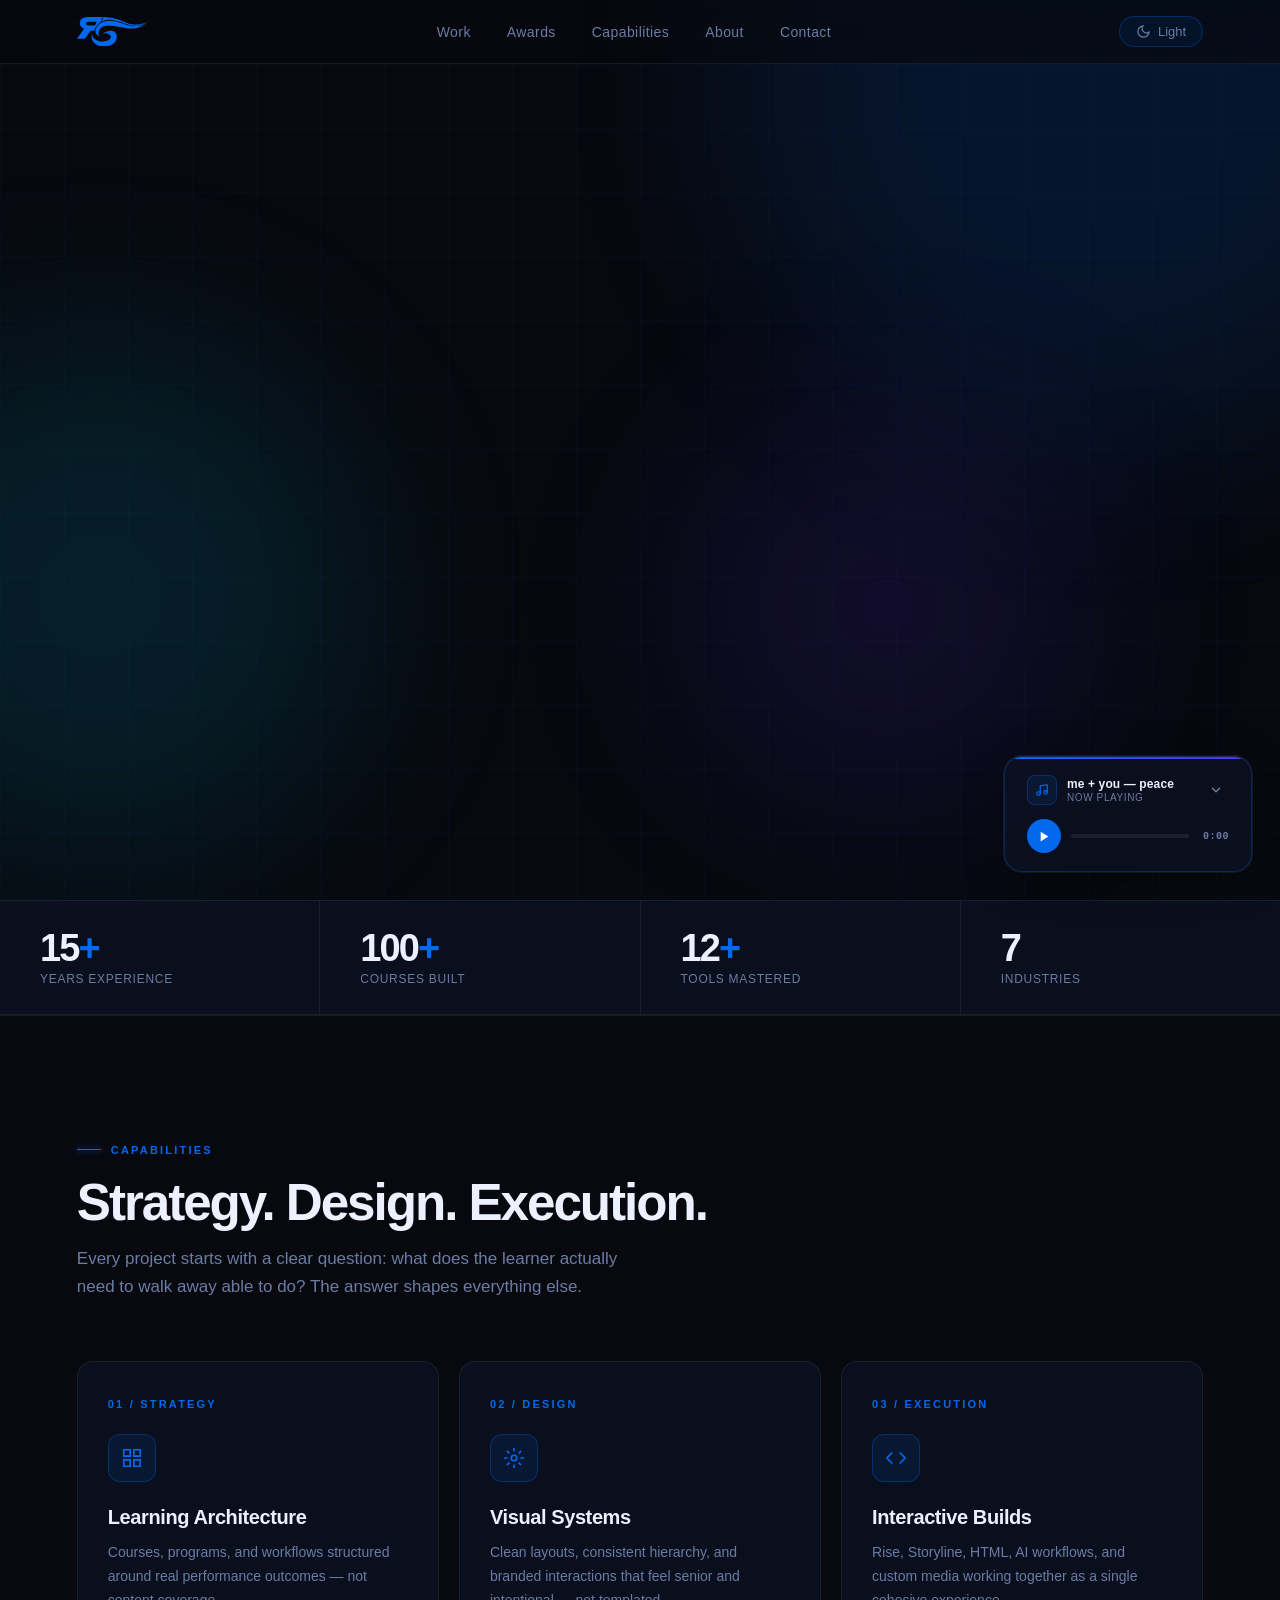
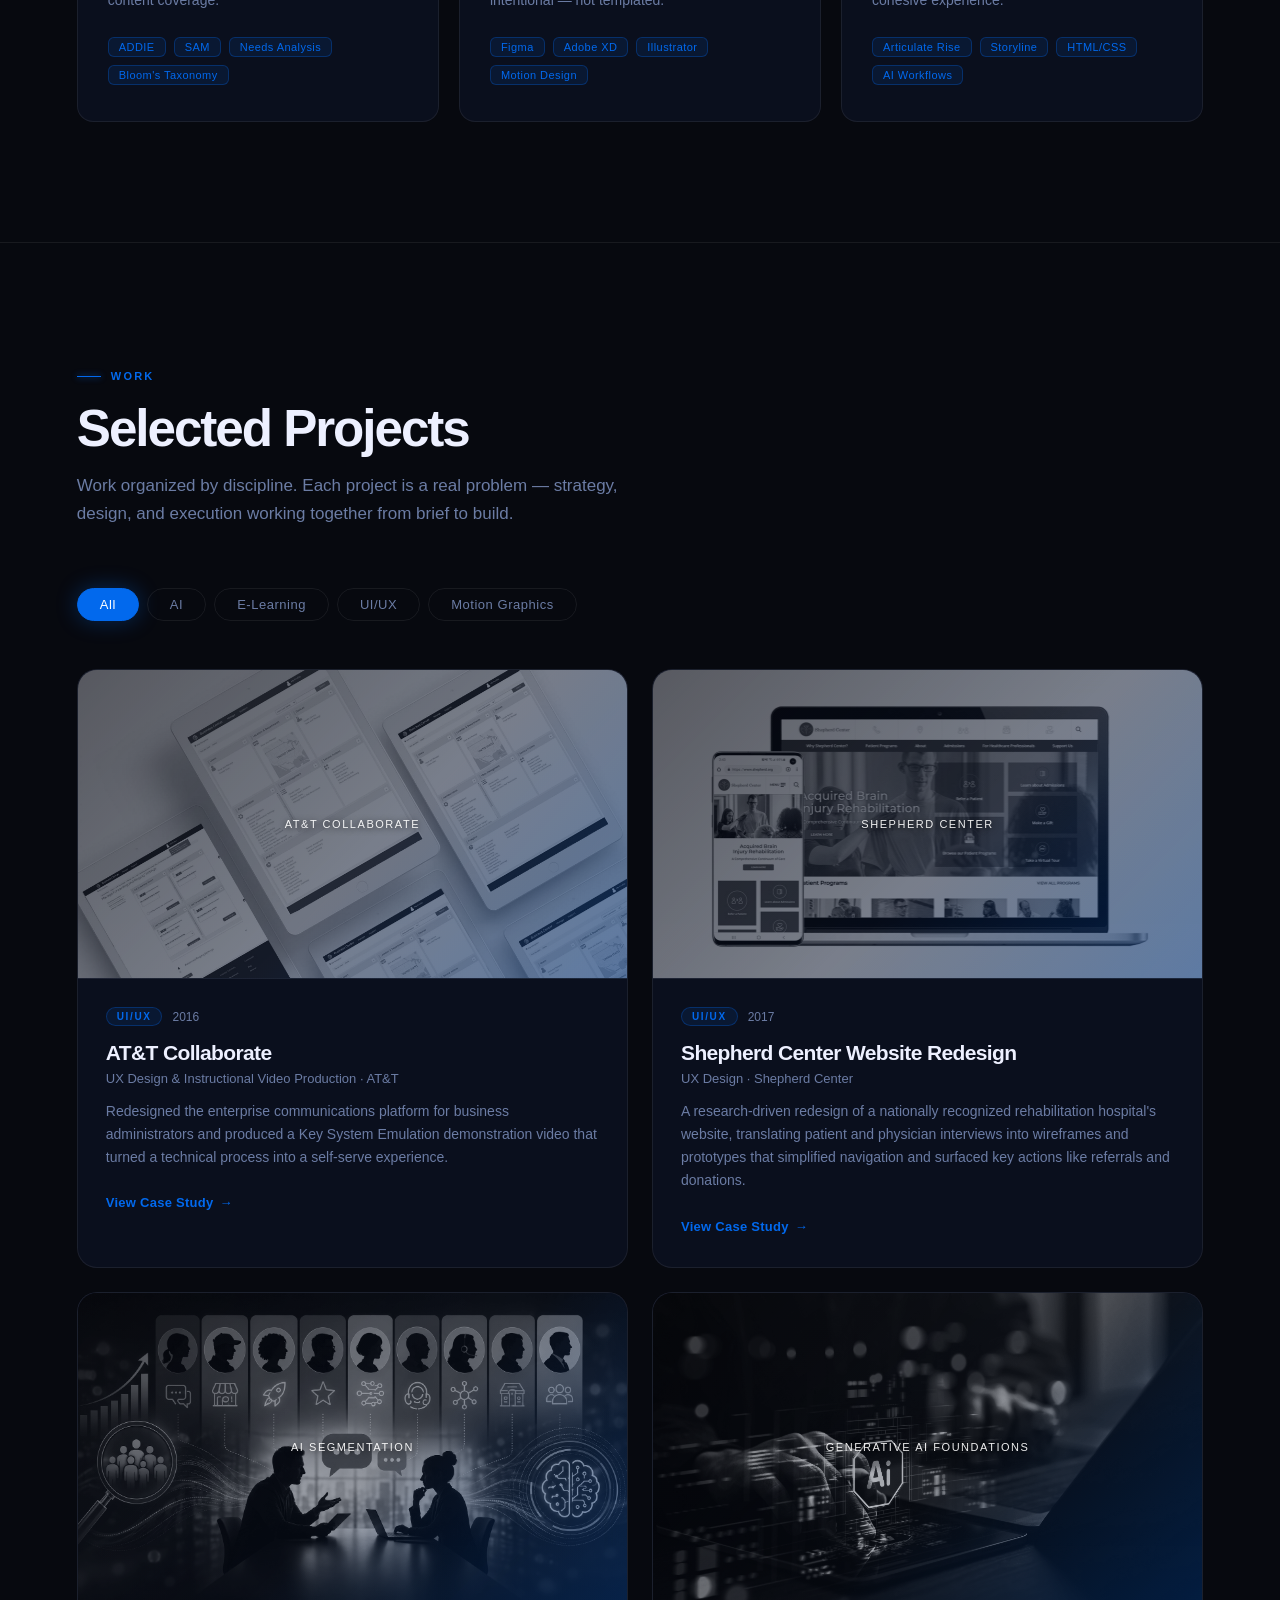
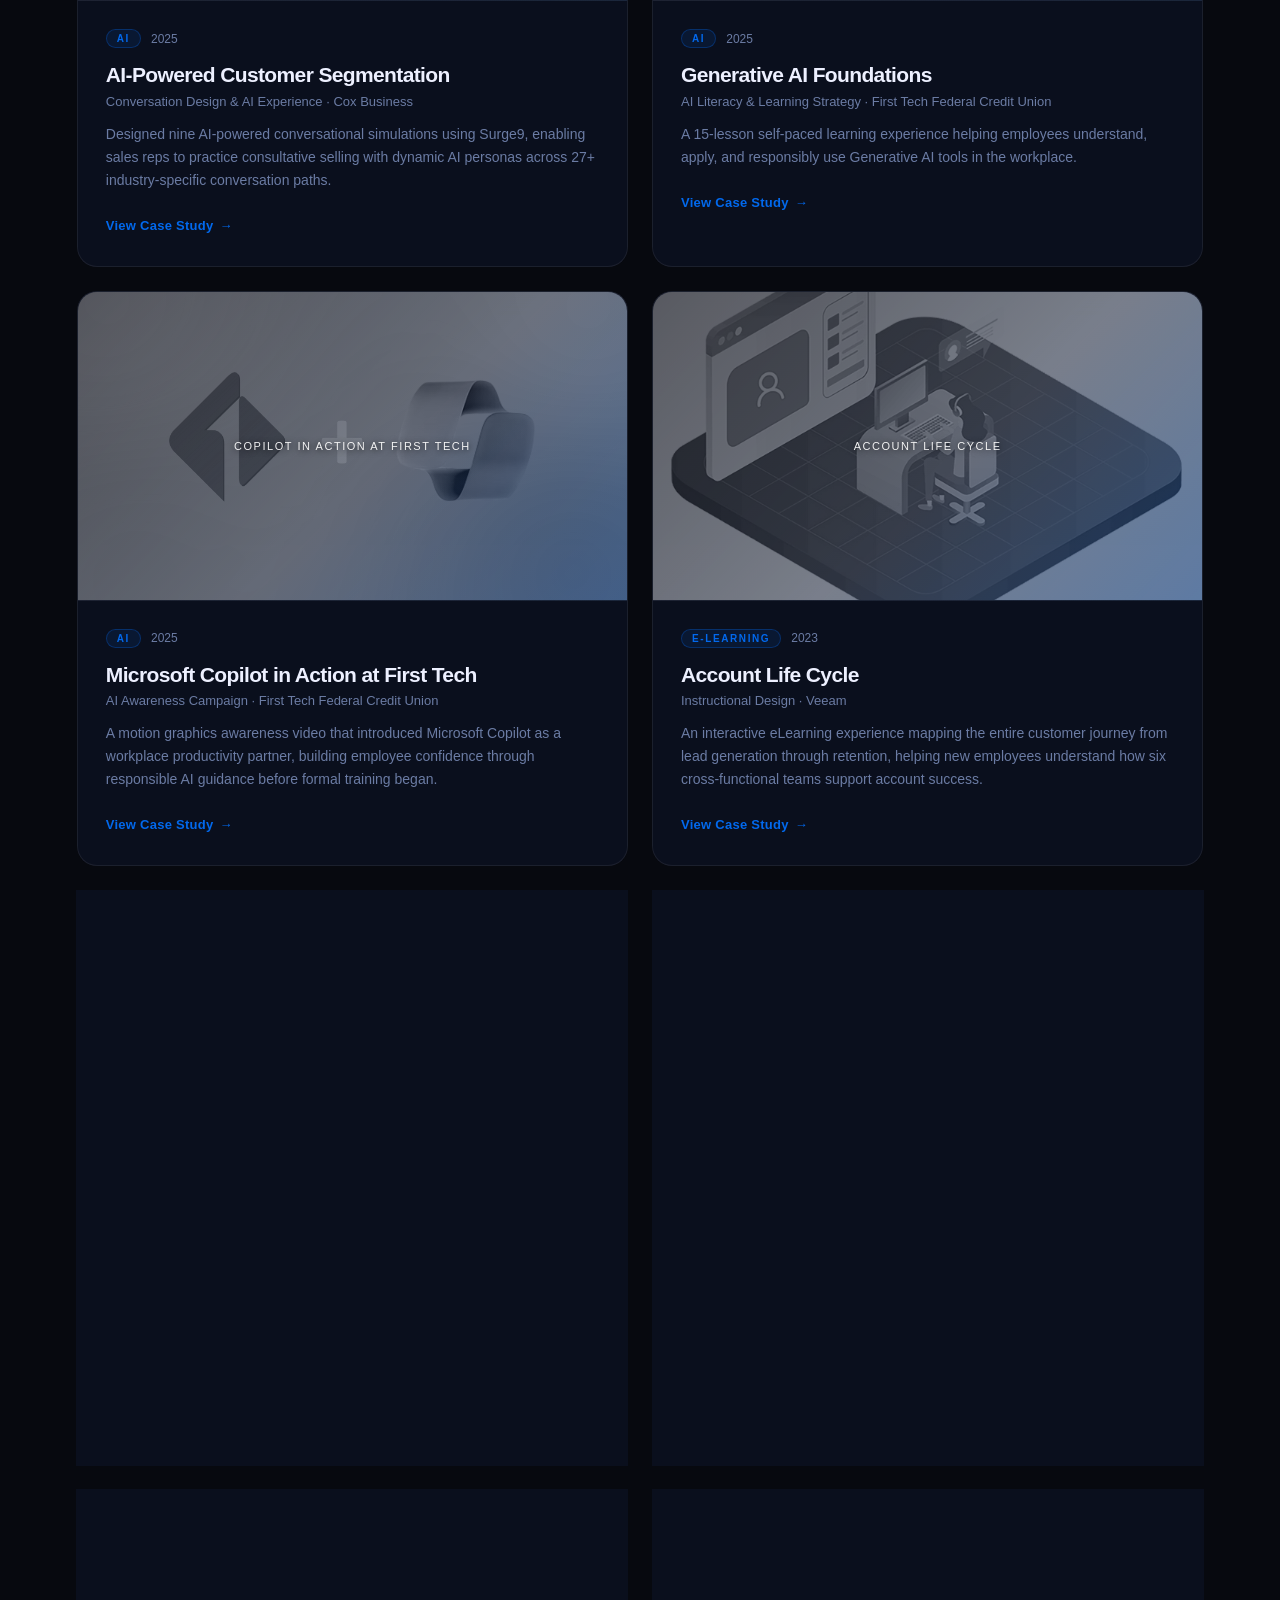
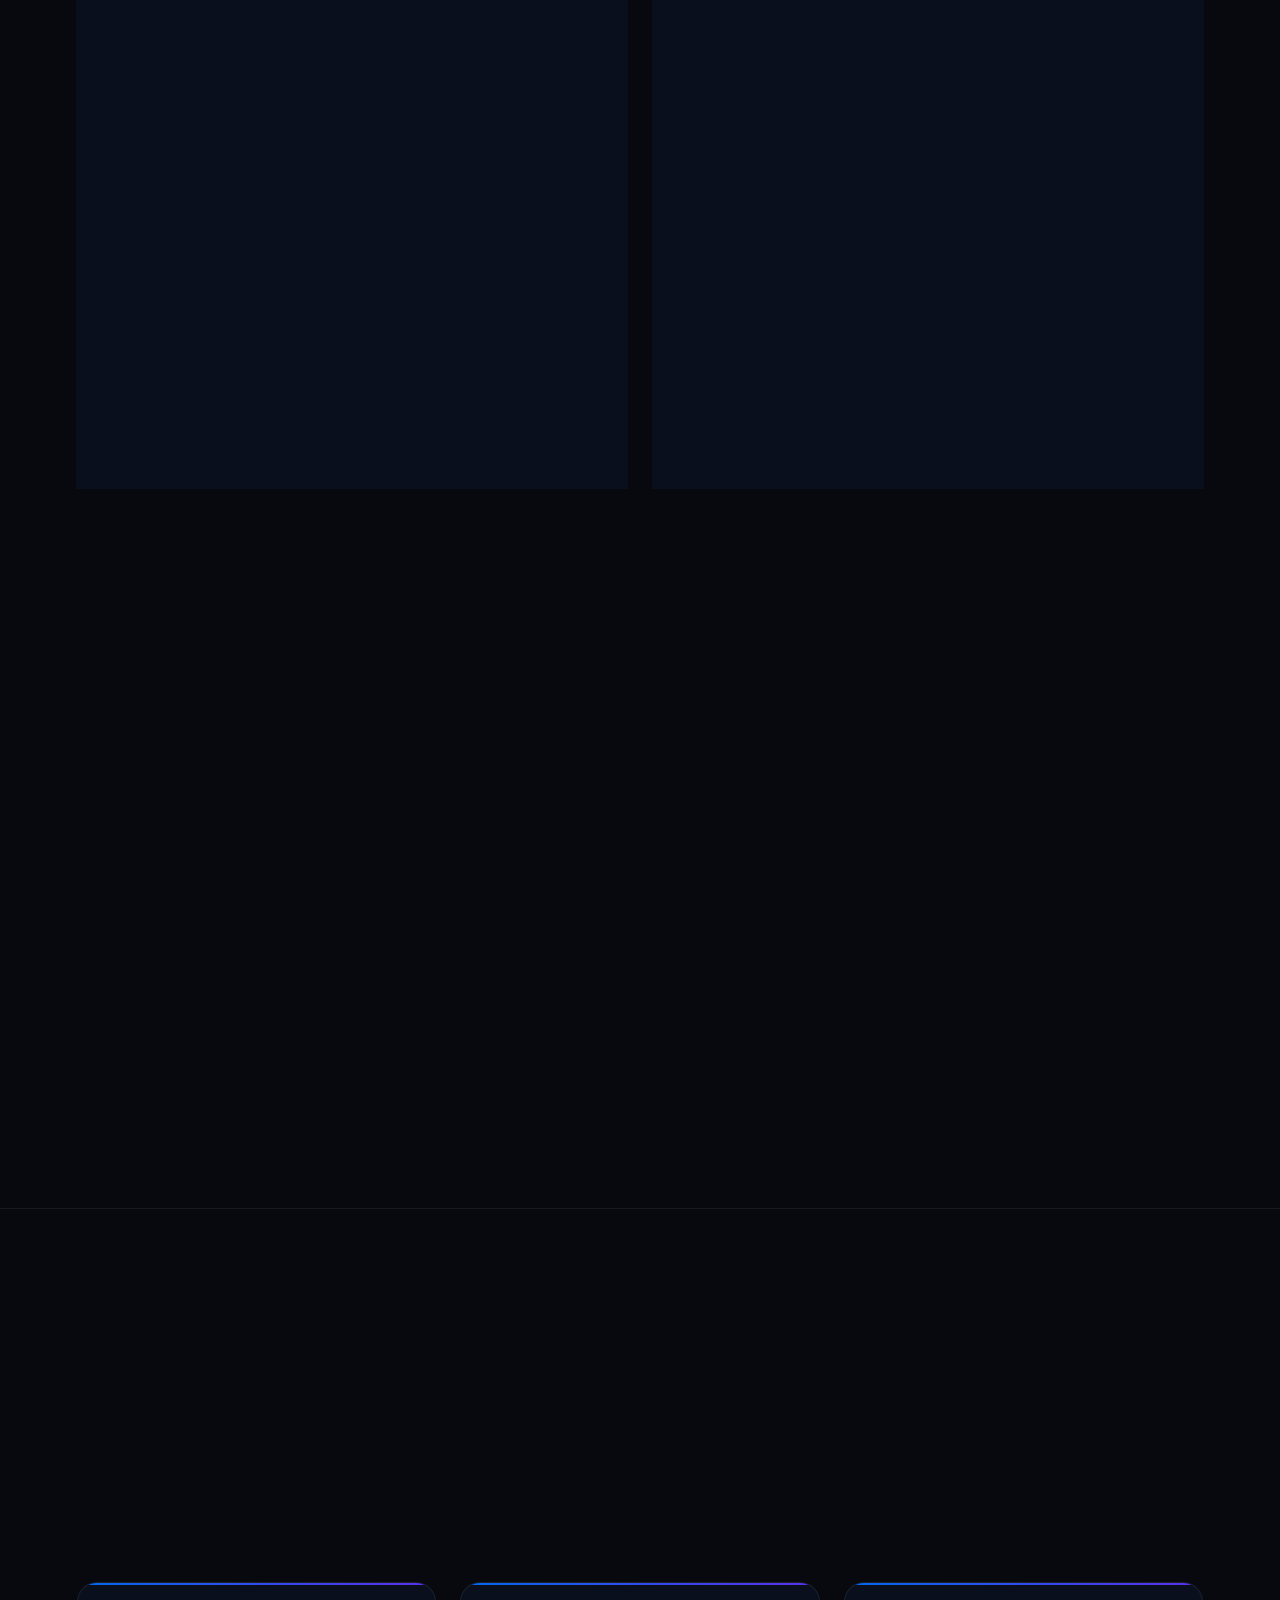
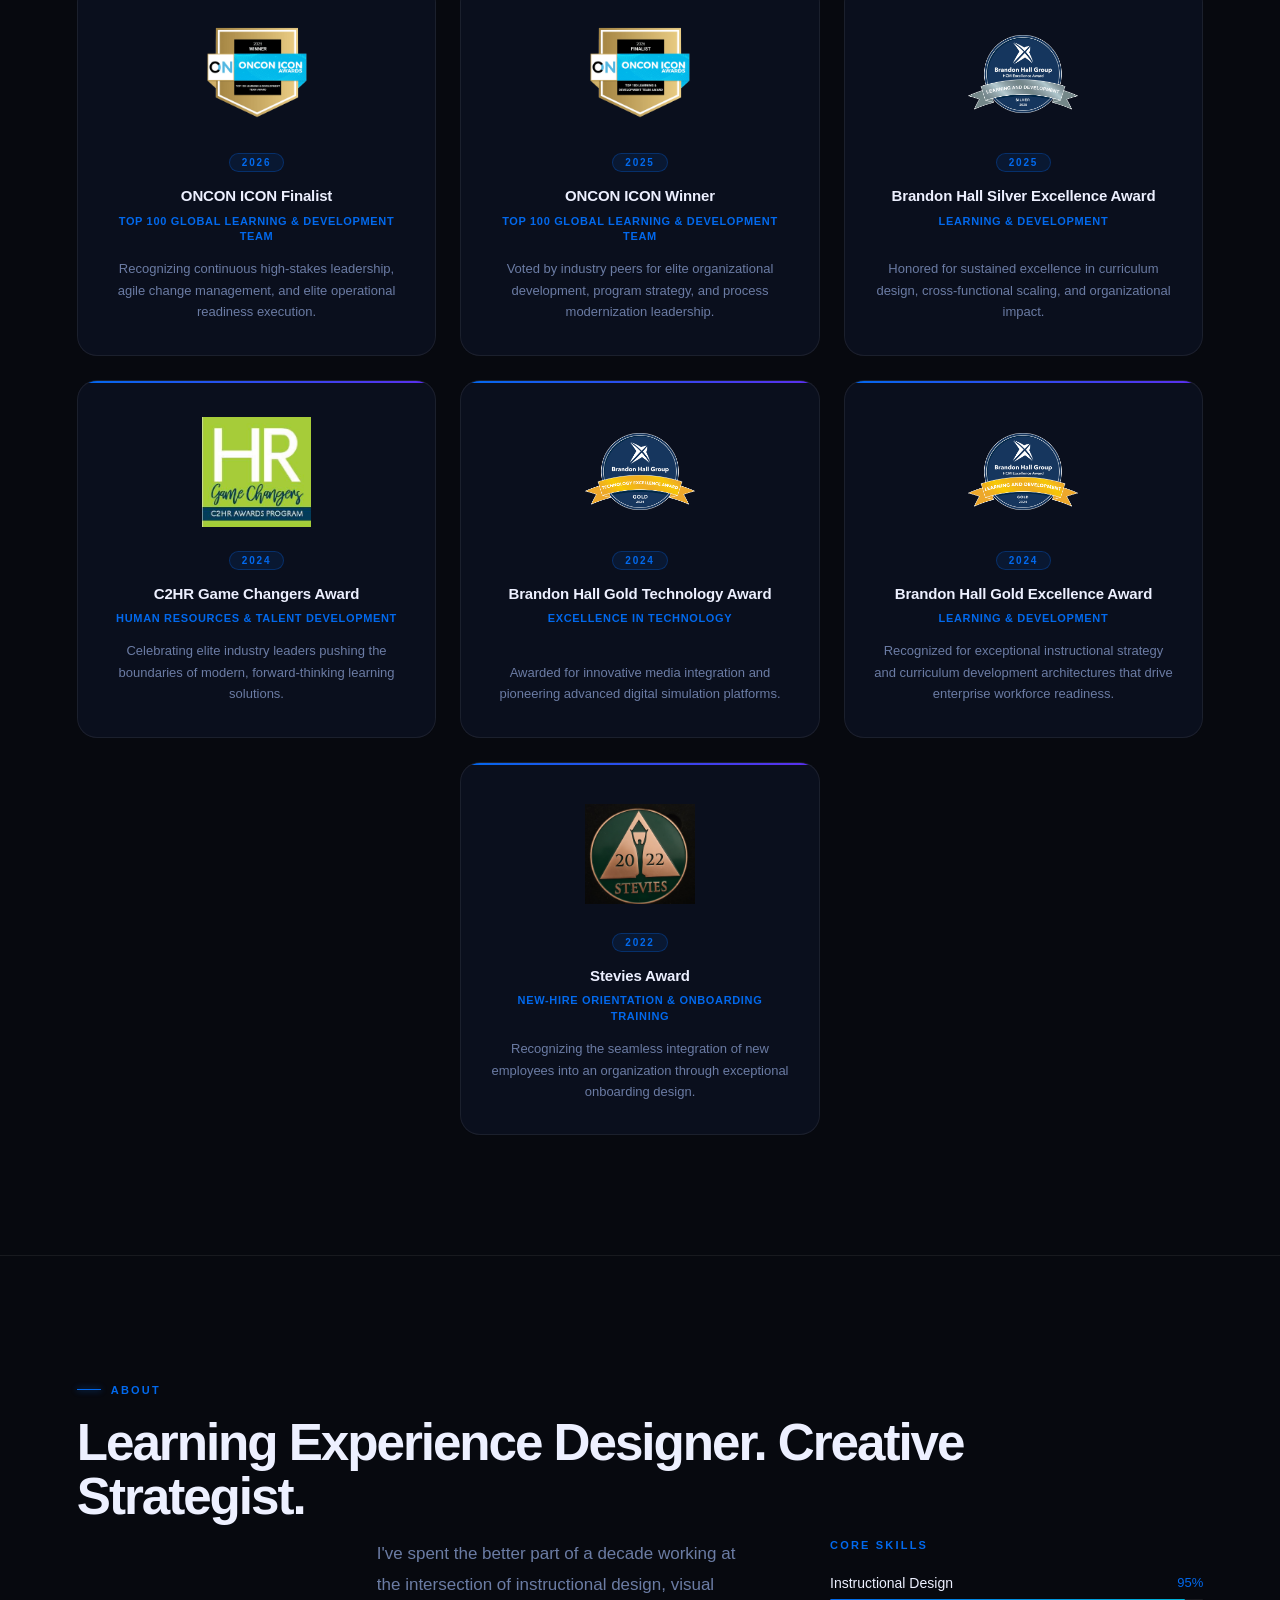
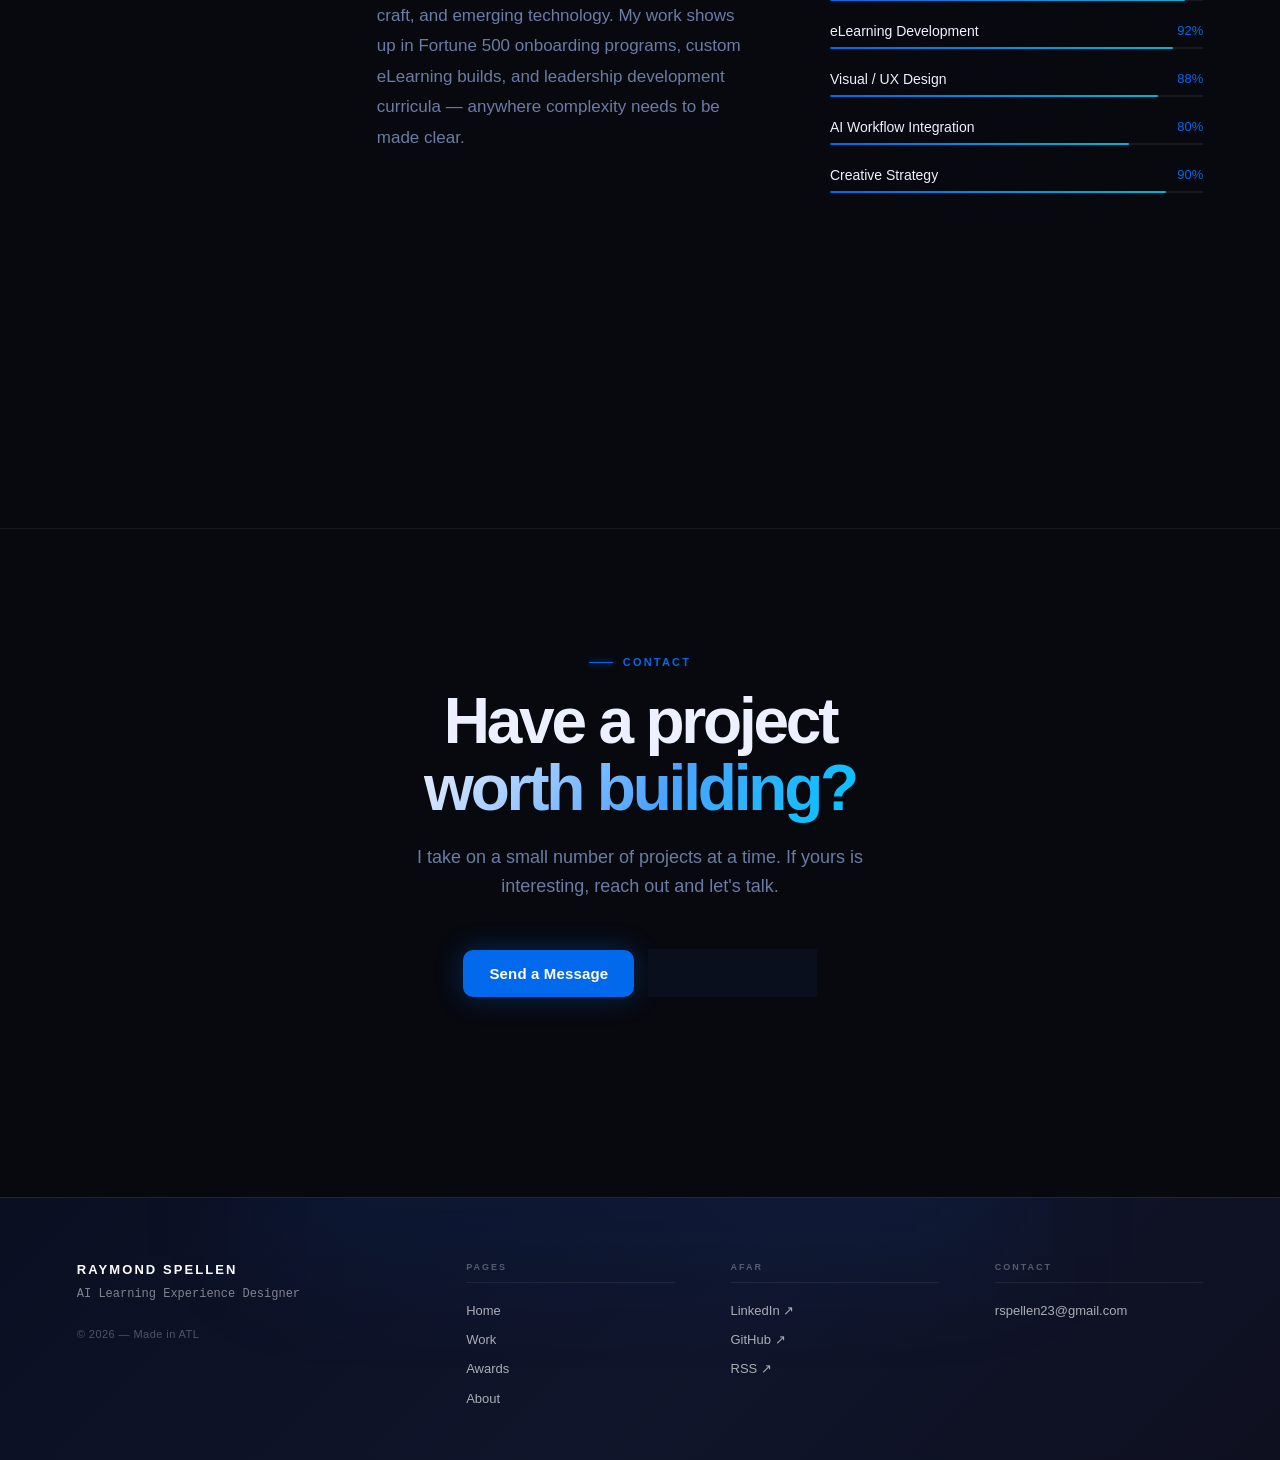
==== commit 4ed4cccb: "commit" ====
--- a/index.html
+++ b/index.html
@@ -921,10 +921,10 @@
   </svg></a>
 
   <ul class="nav-links">
-    <li><a href="#about">About</a></li>
-    <li><a href="#capabilities">Capabilities</a></li>
     <li><a href="#work">Work</a></li>
     <li><a href="#awards">Awards</a></li>
+    <li><a href="#capabilities">Capabilities</a></li>
+    <li><a href="#about">About</a></li>
     <li><a href="#contact">Contact</a></li>
   </ul>
 
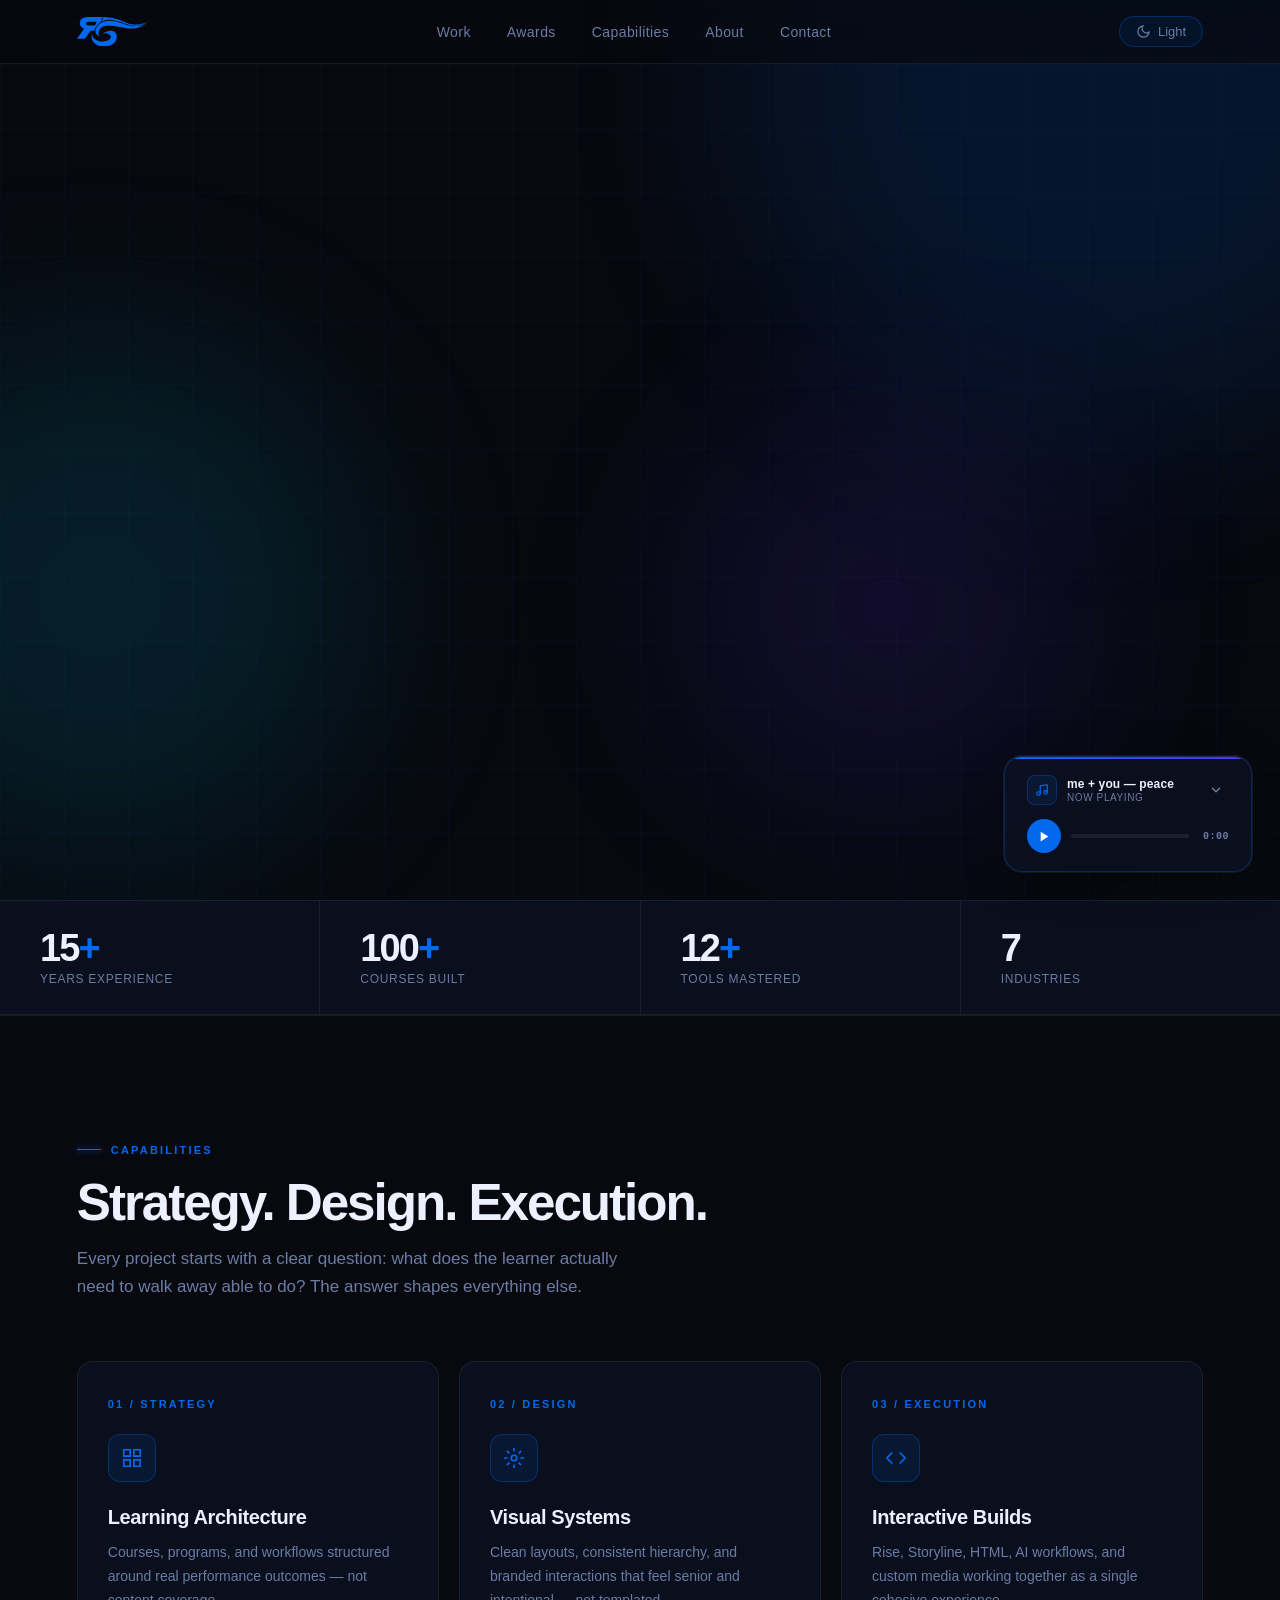
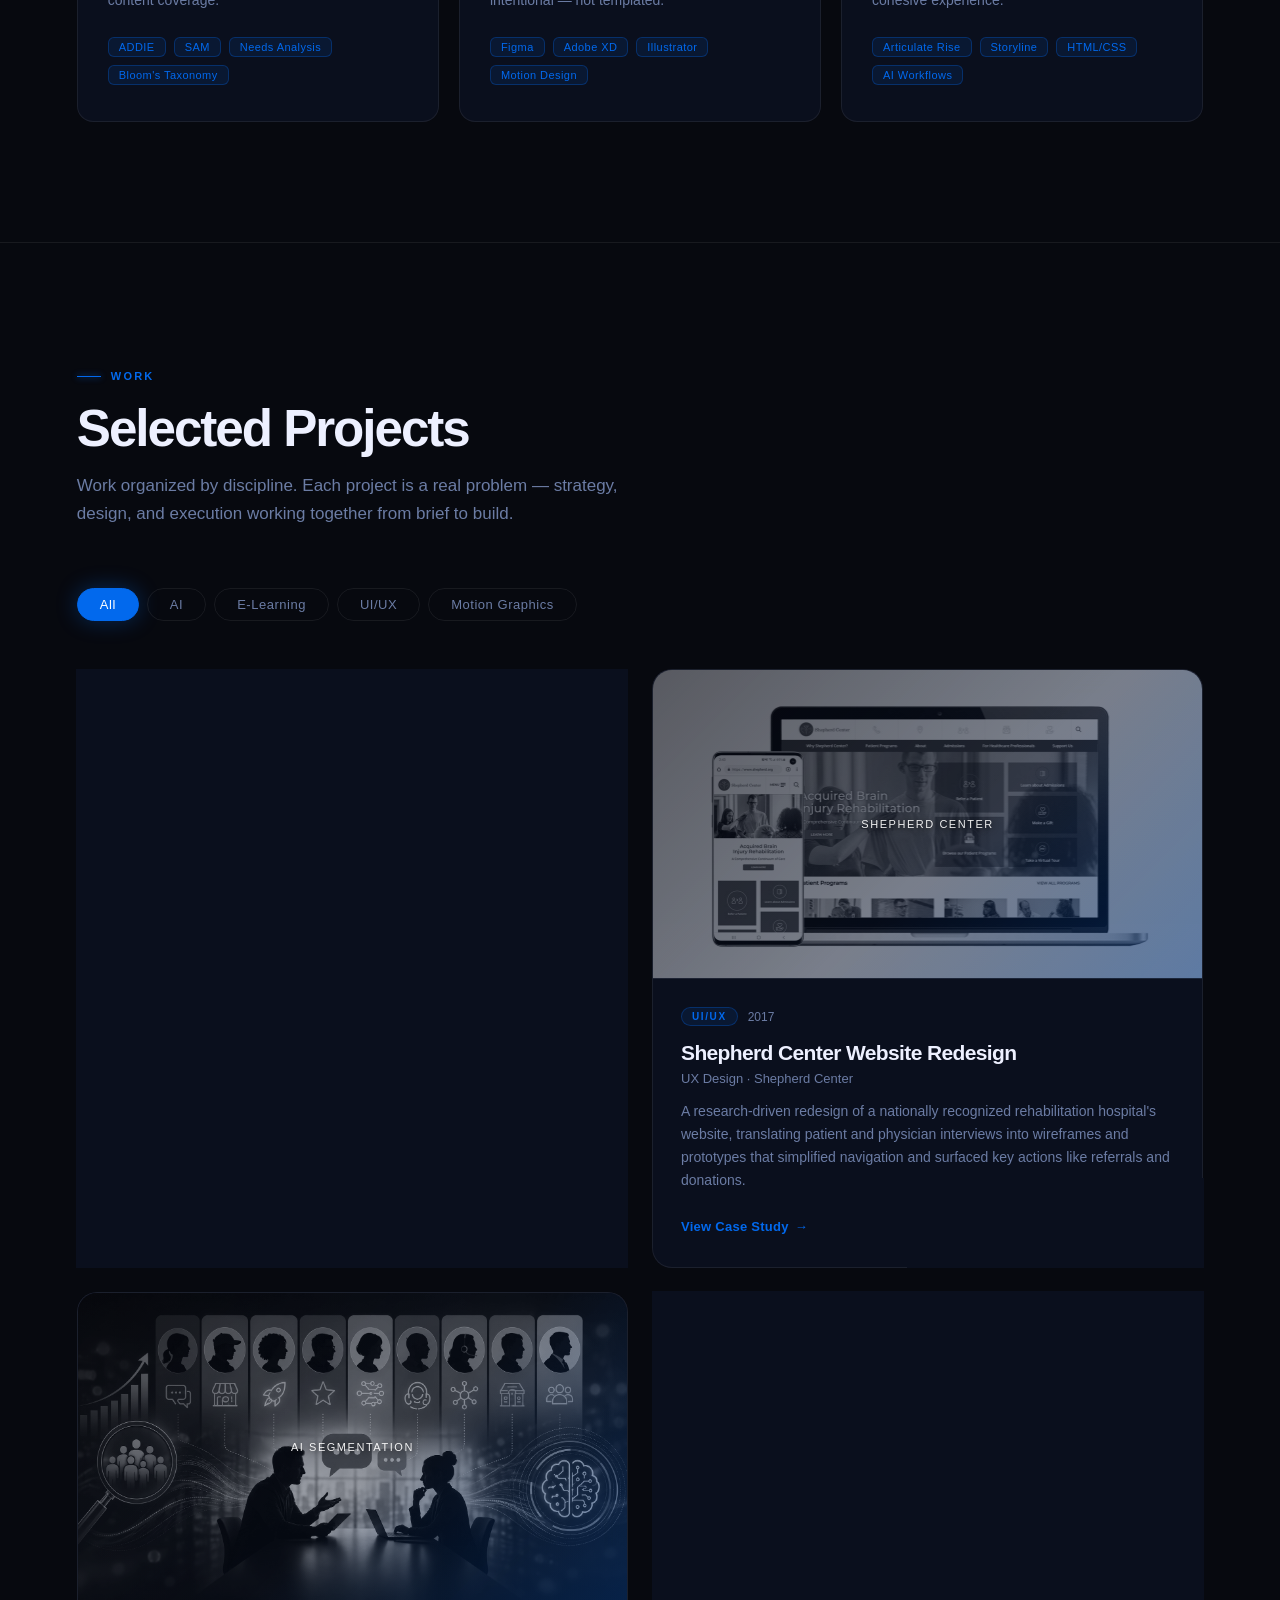
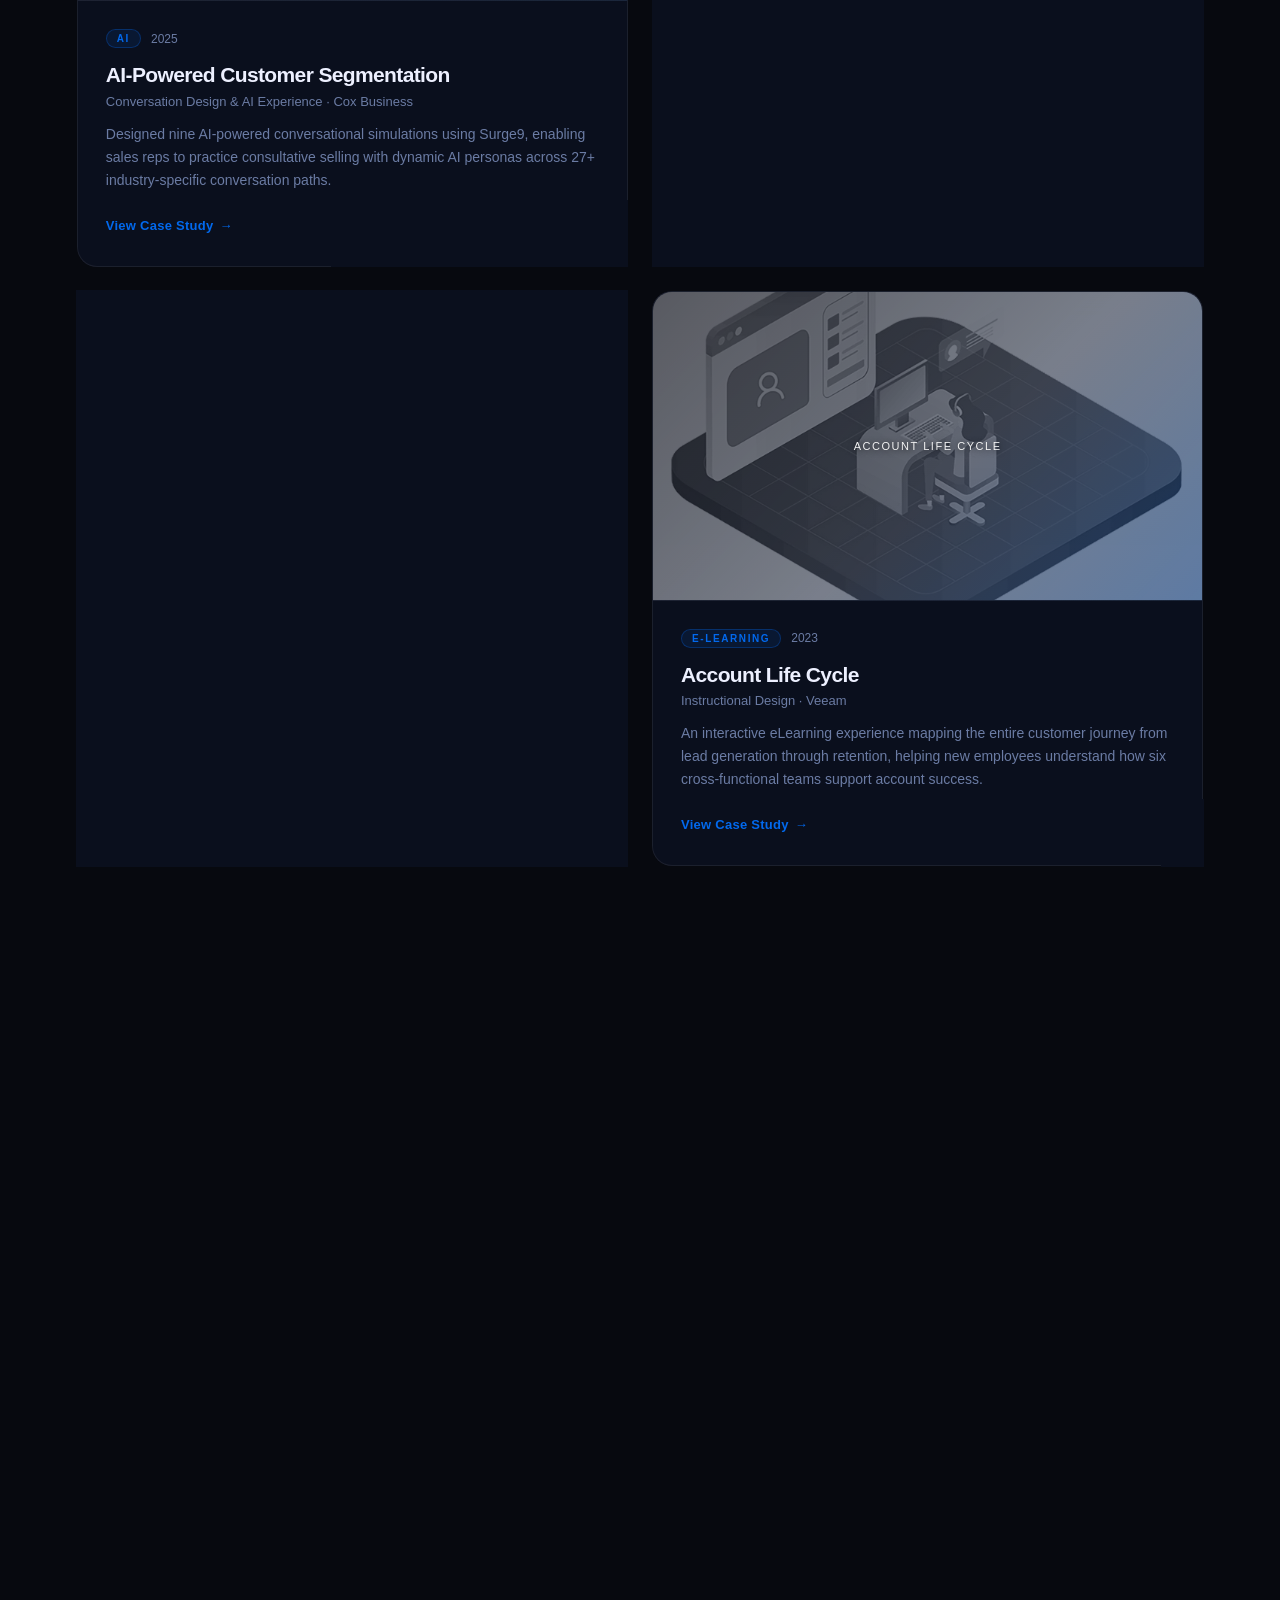
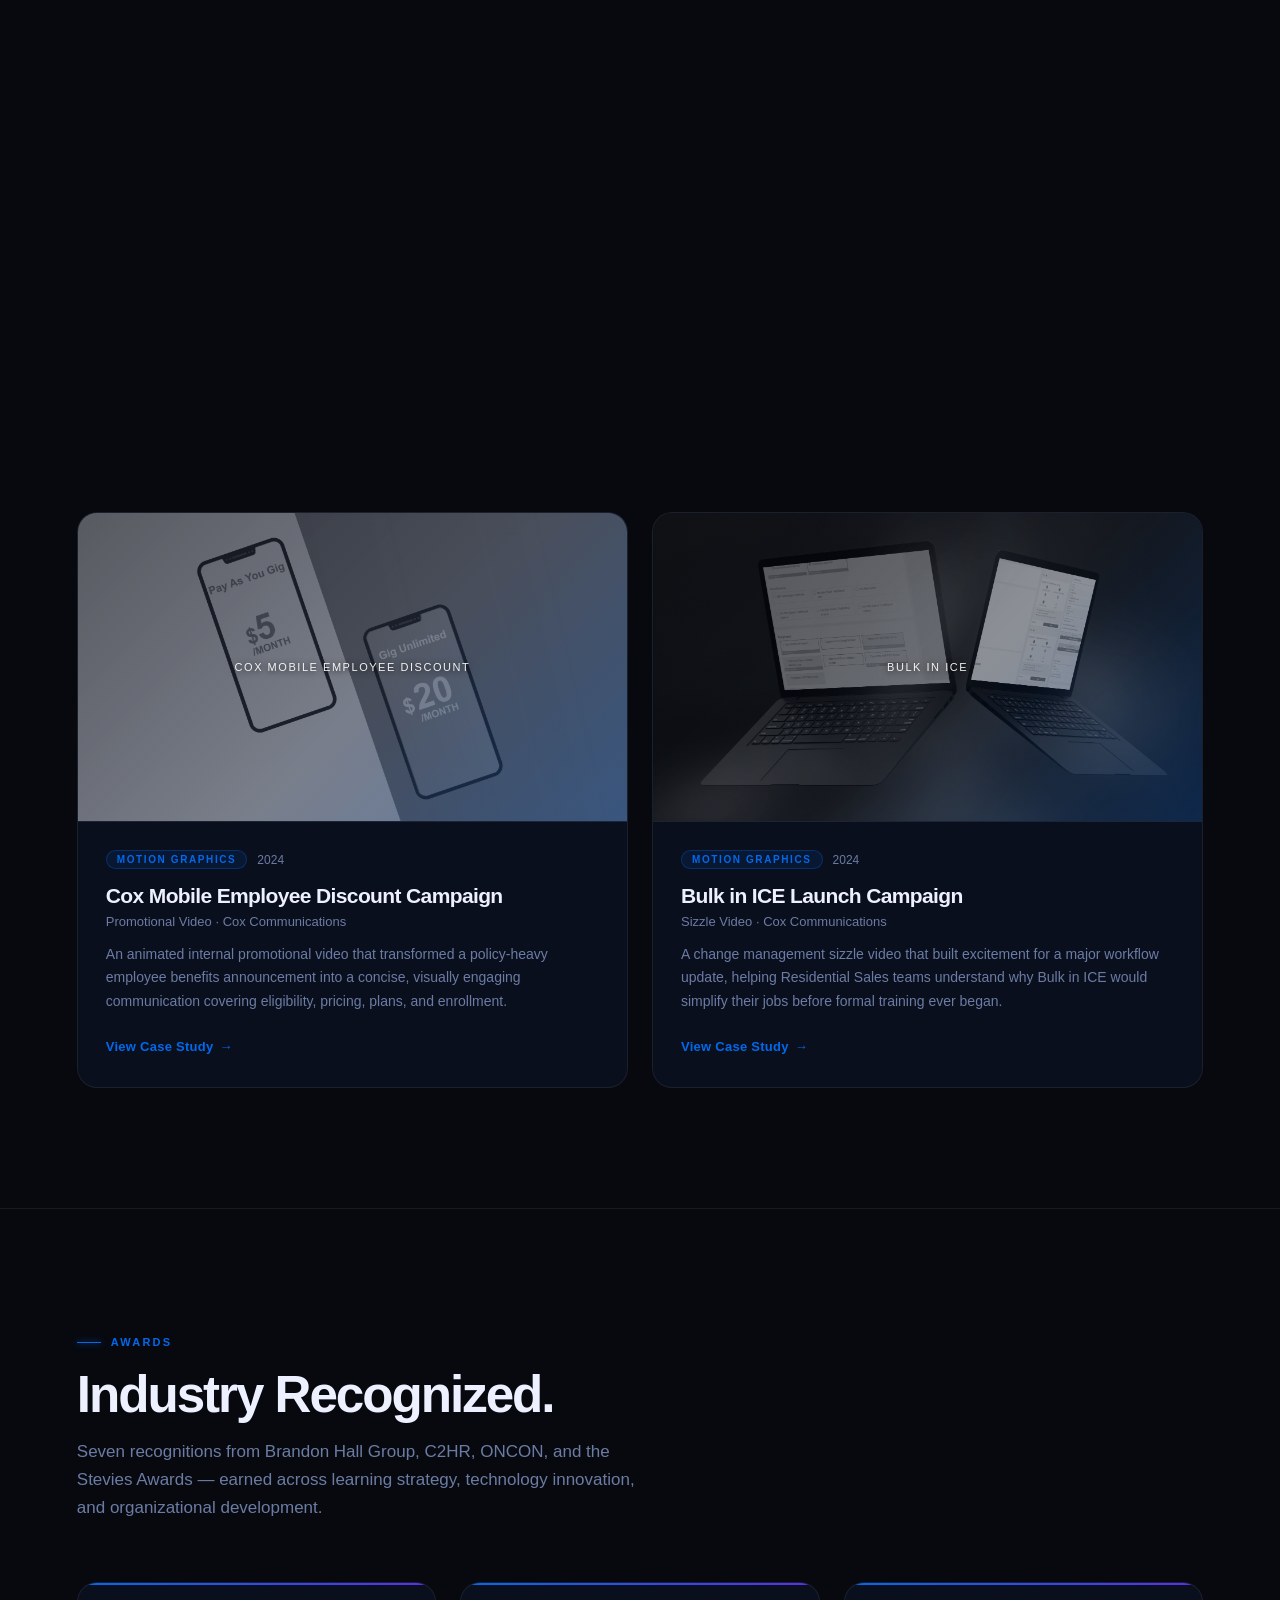
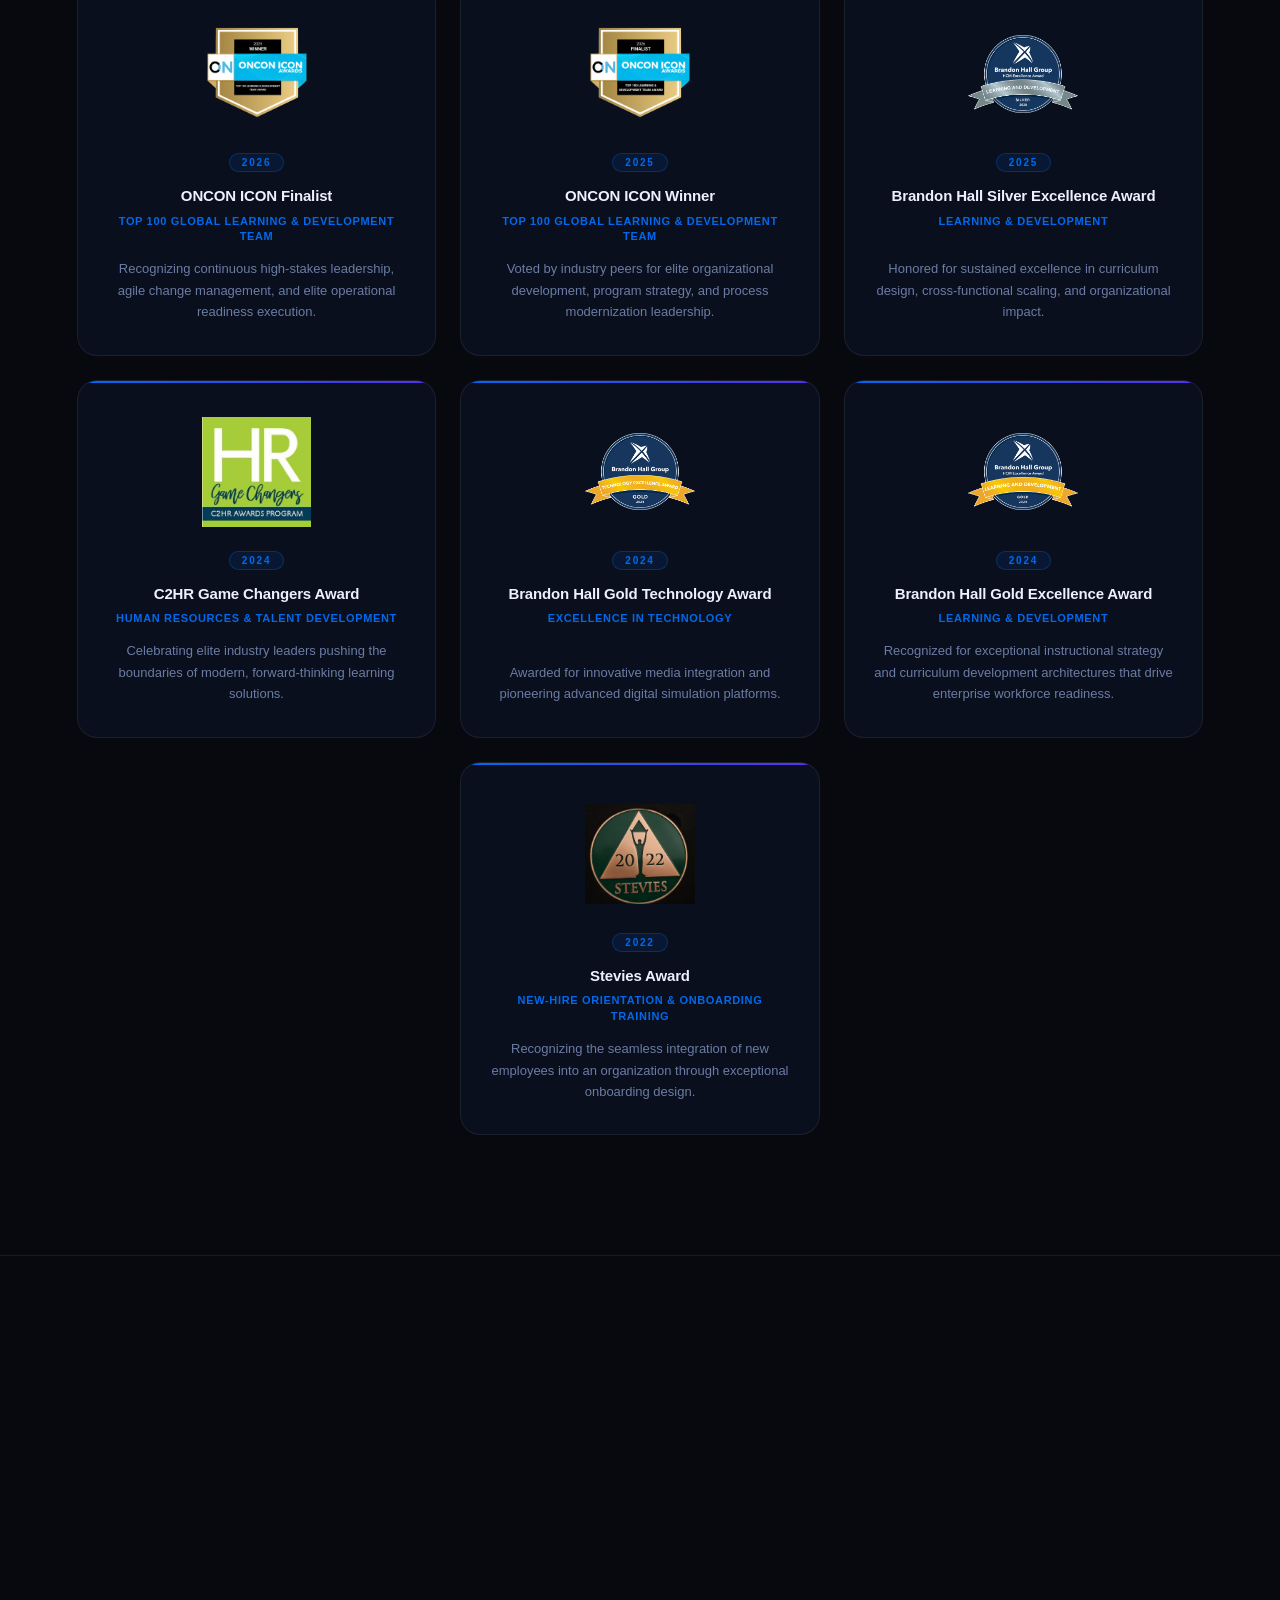
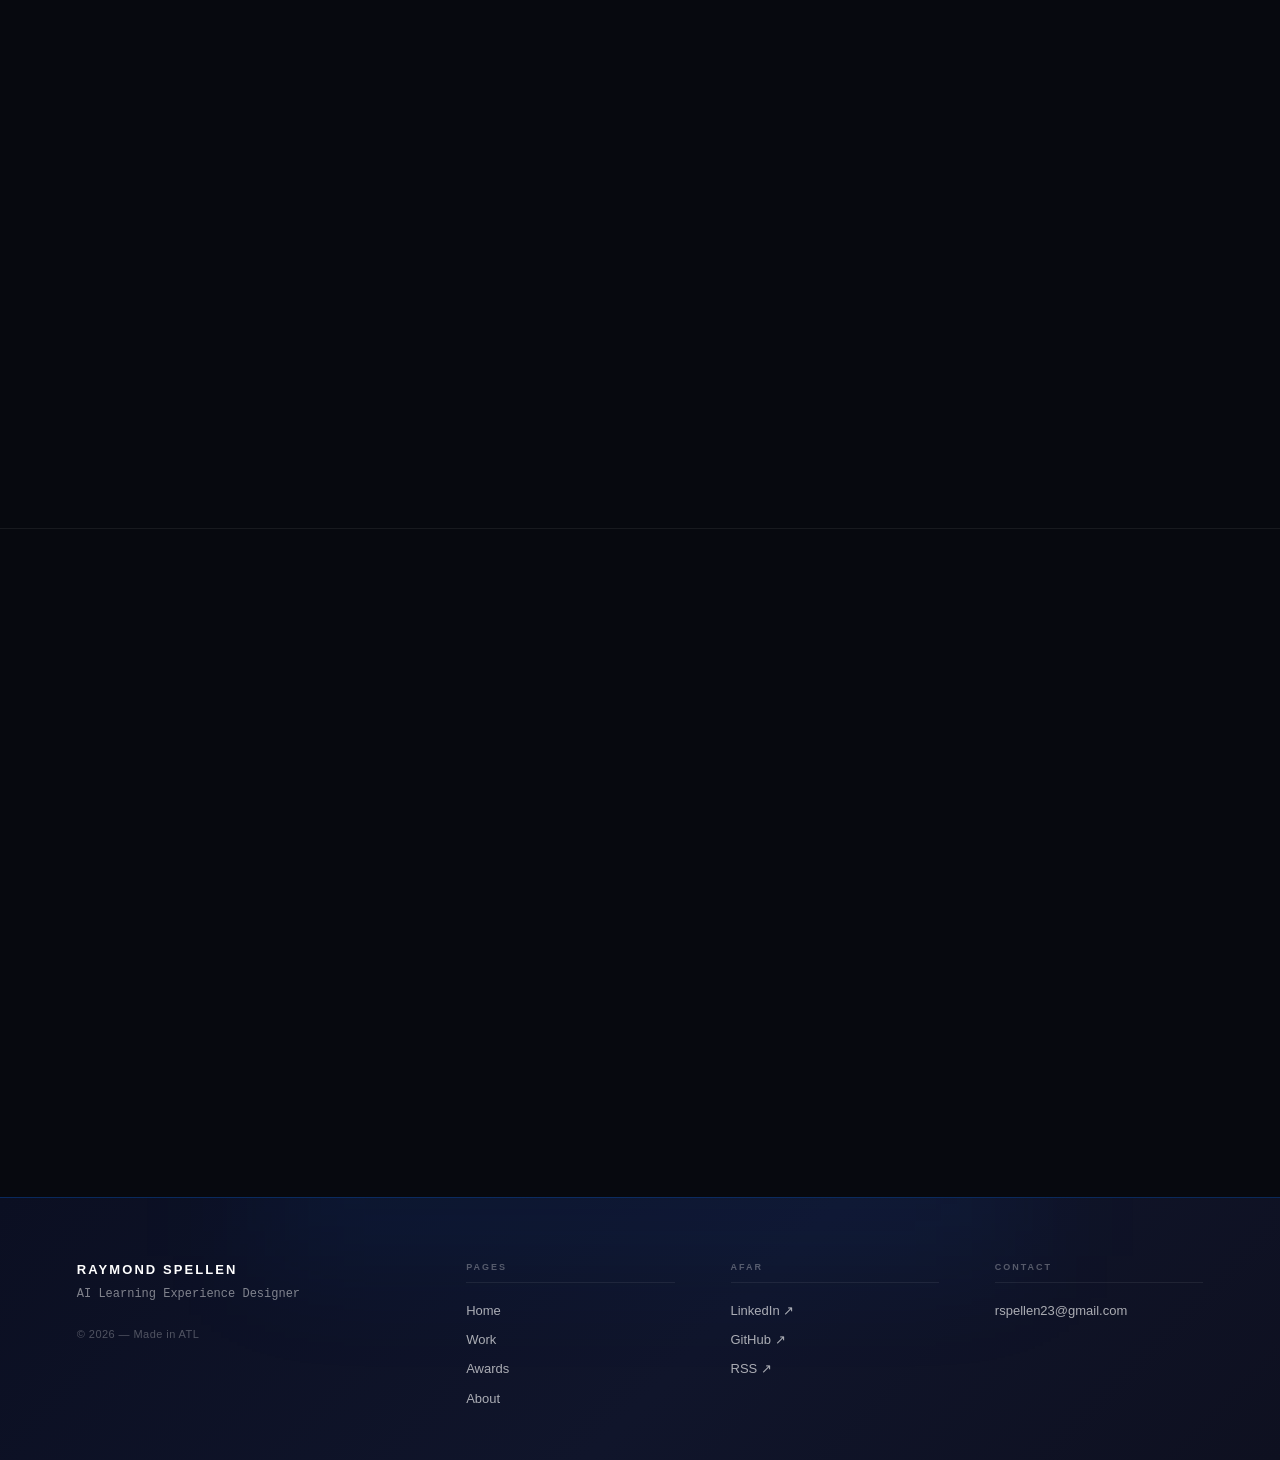
==== commit c5af3f73: "commit" ====
--- a/index.html
+++ b/index.html
@@ -950,6 +950,8 @@
     </button>
   </div>
 </nav>
+
+<main>
 
 <!-- ─── Hero ─── -->
 <header id="hero">
@@ -1468,6 +1470,8 @@
   </div>
 </section>
 
+</main>
+
 <!-- ─── Footer ─── -->
 <footer class="site-footer">
   <div class="footer-inner">
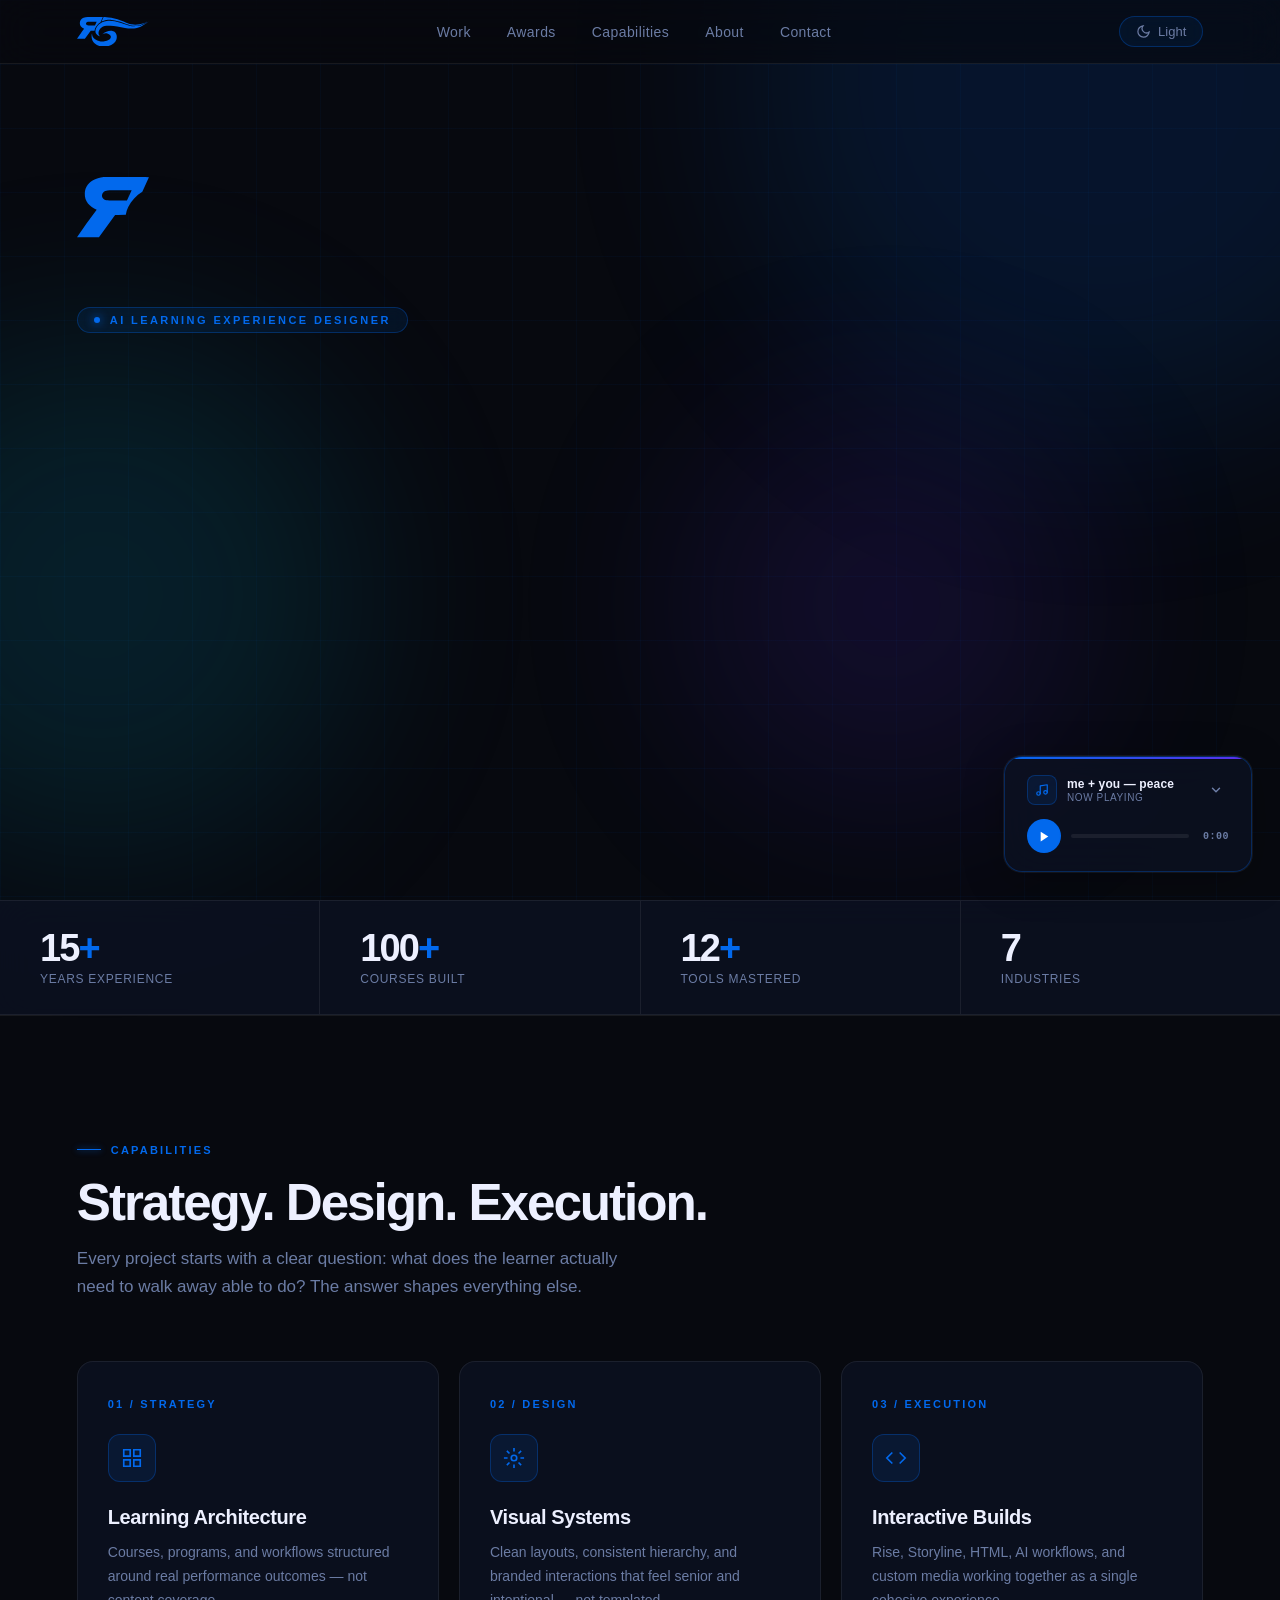
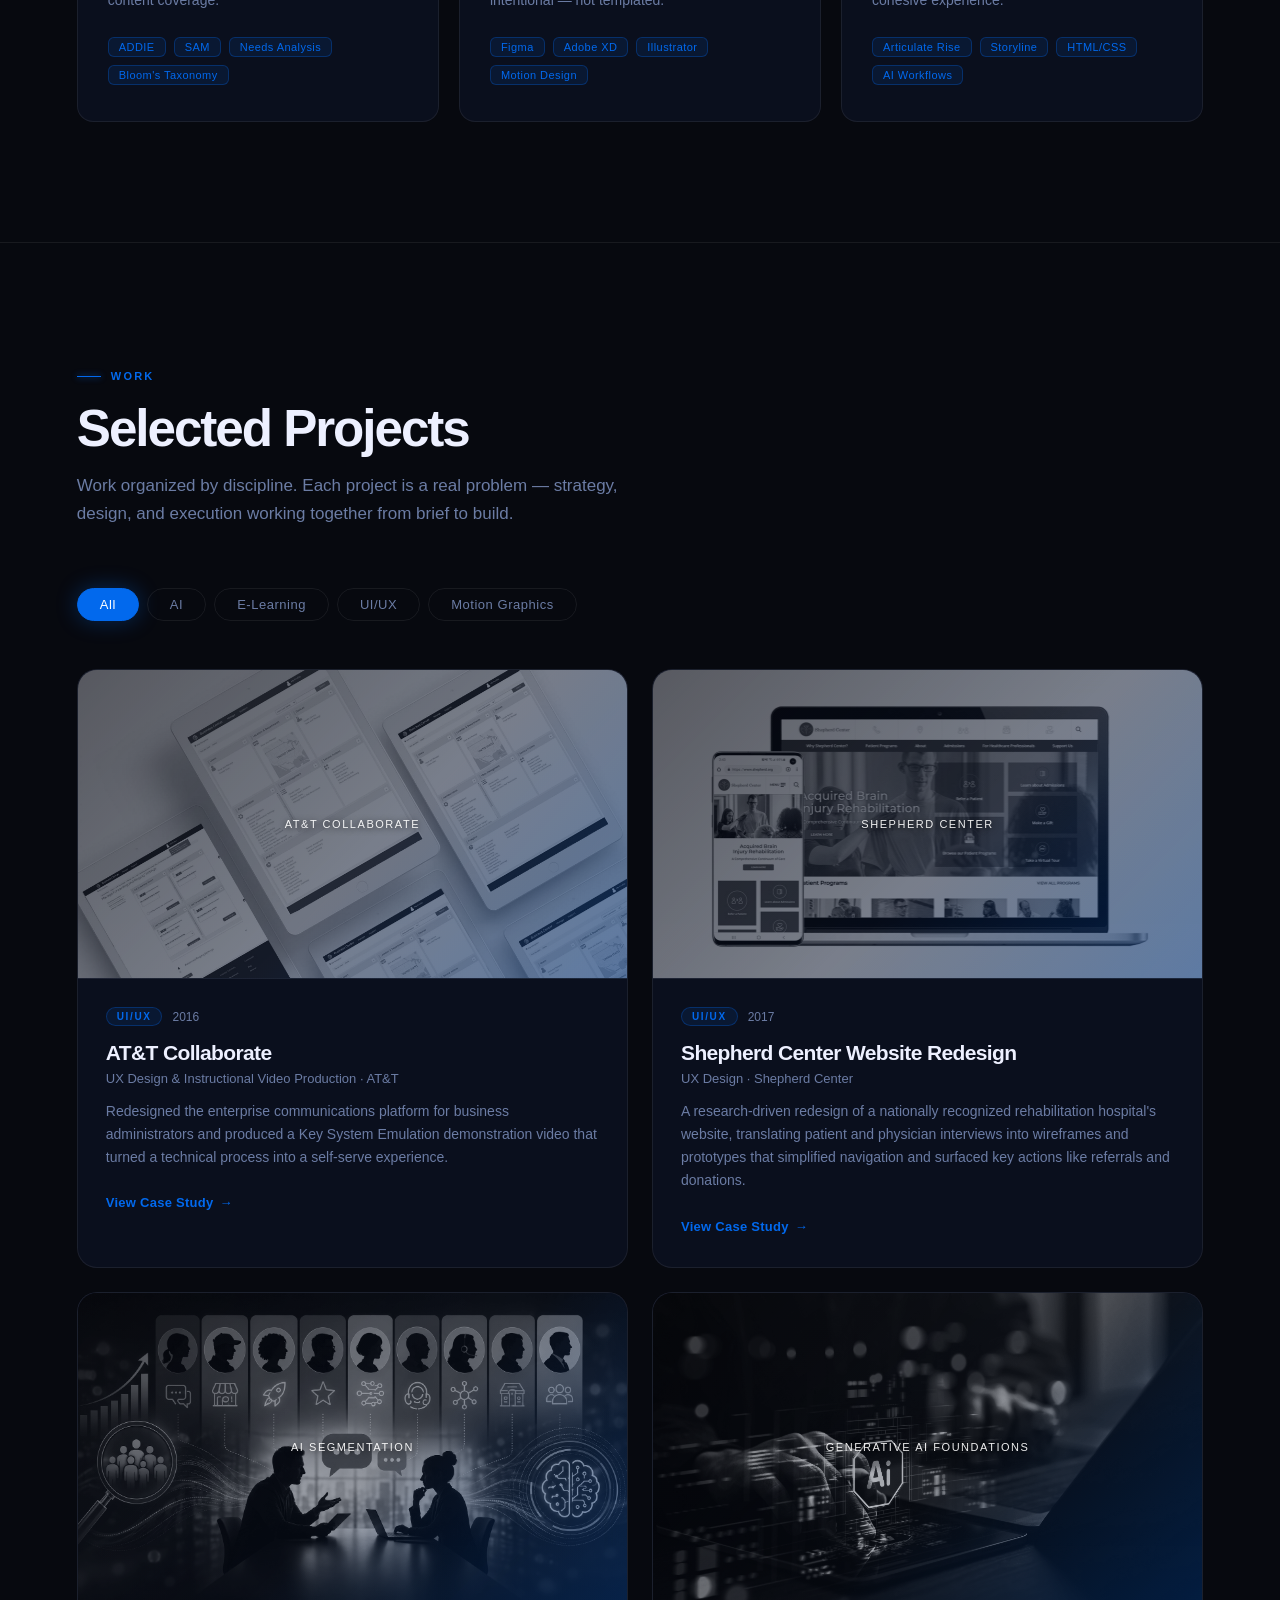
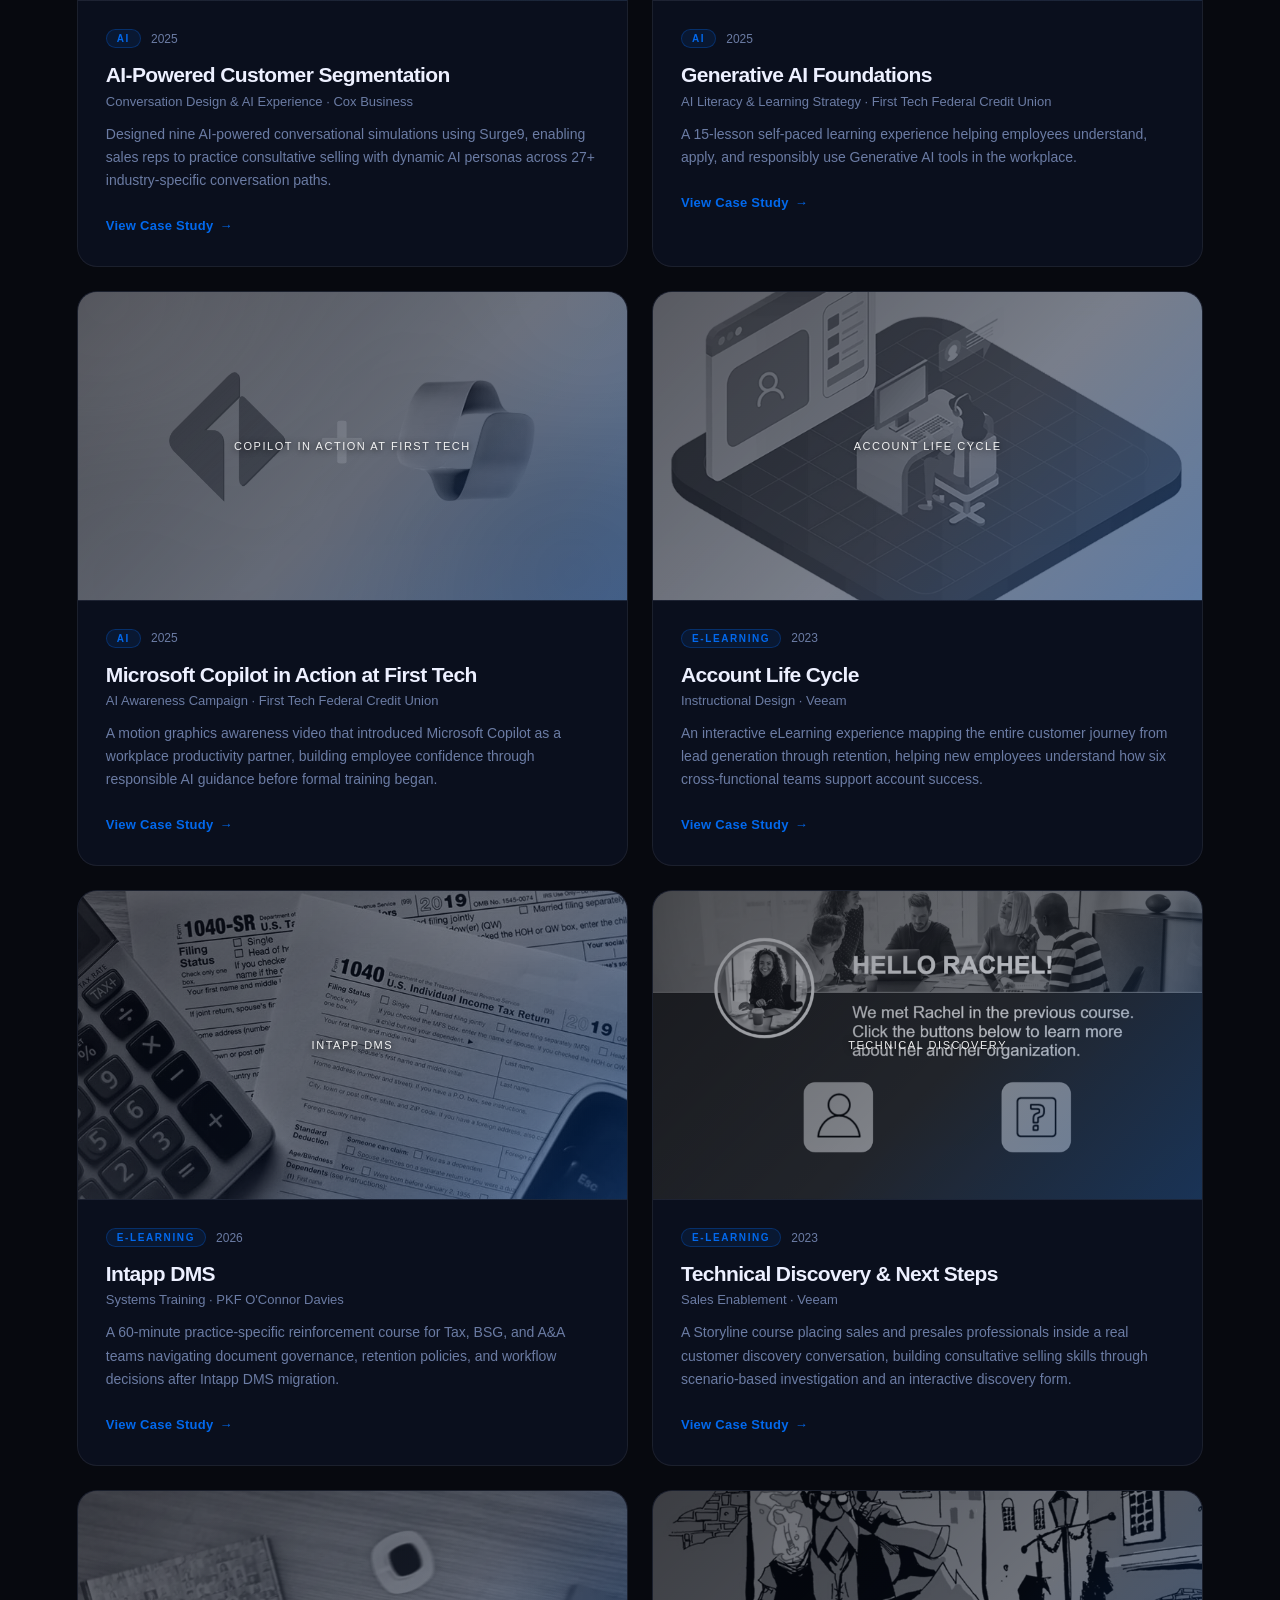
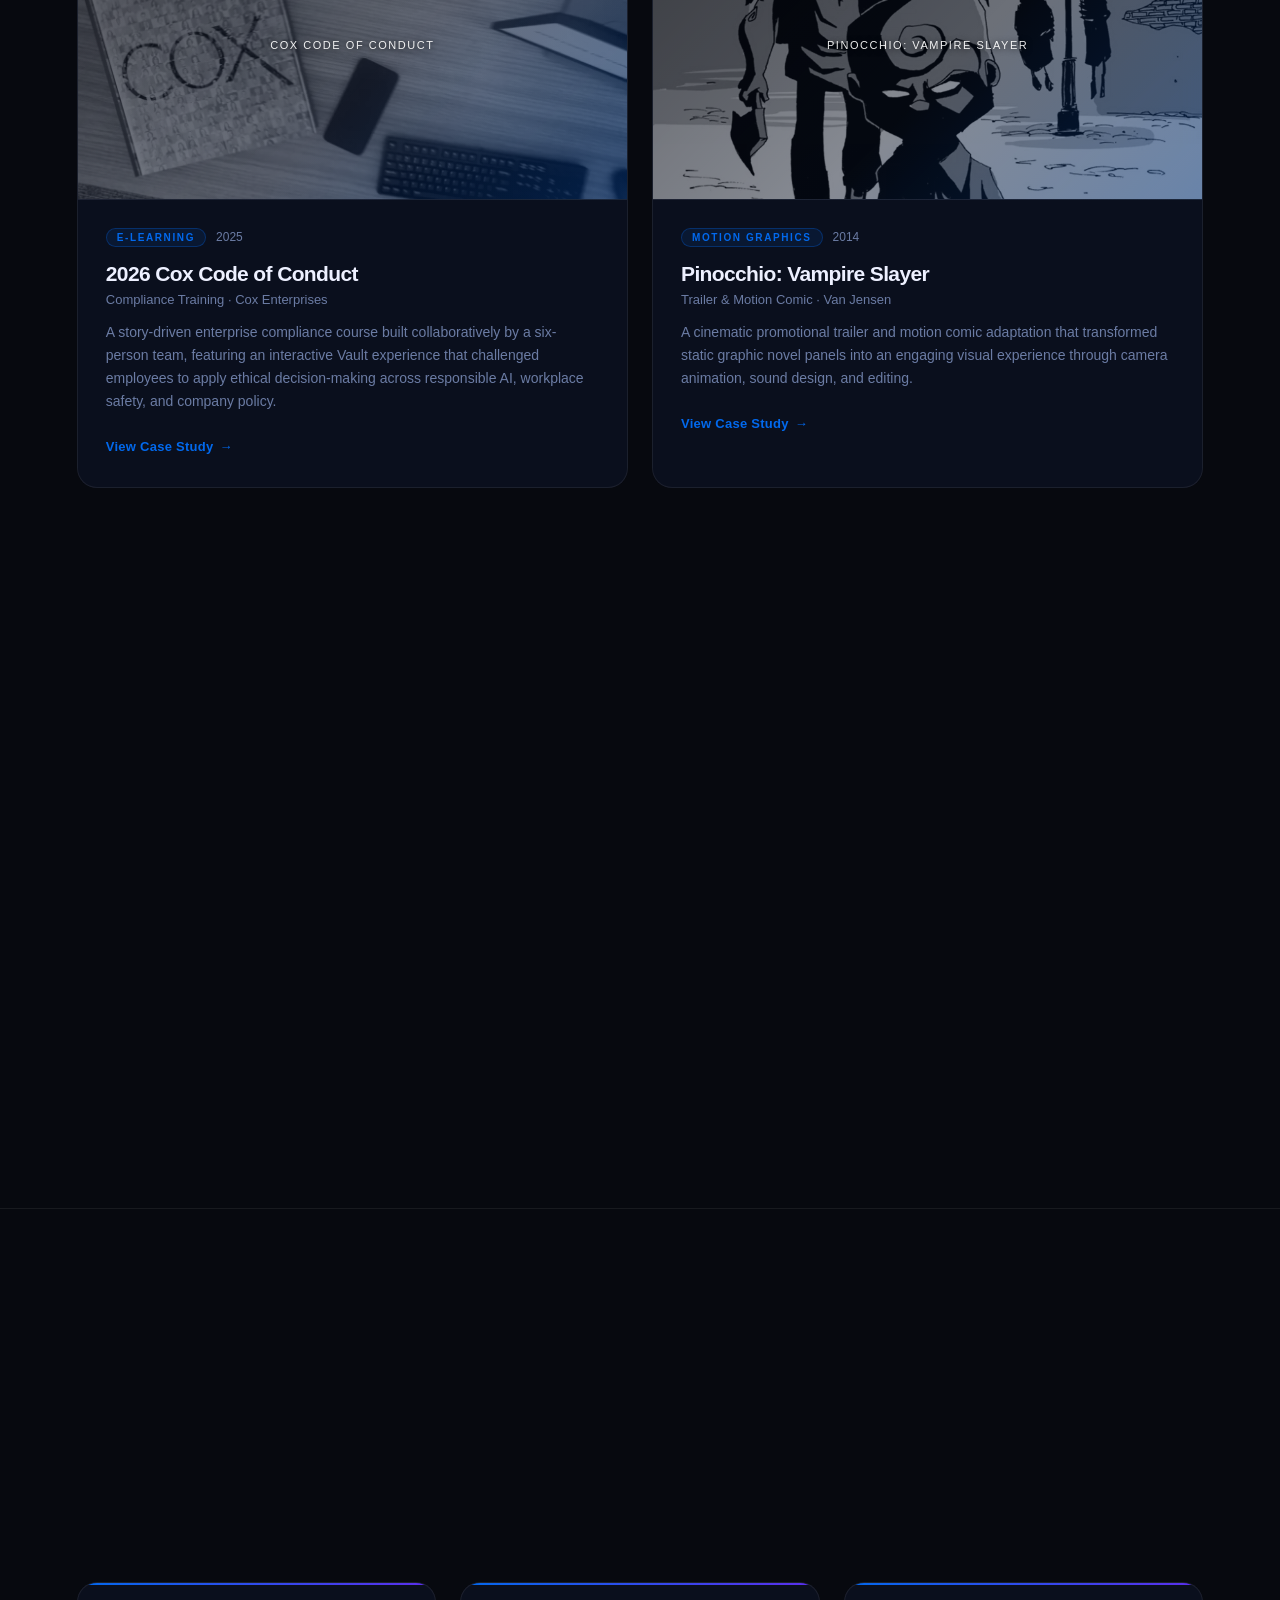
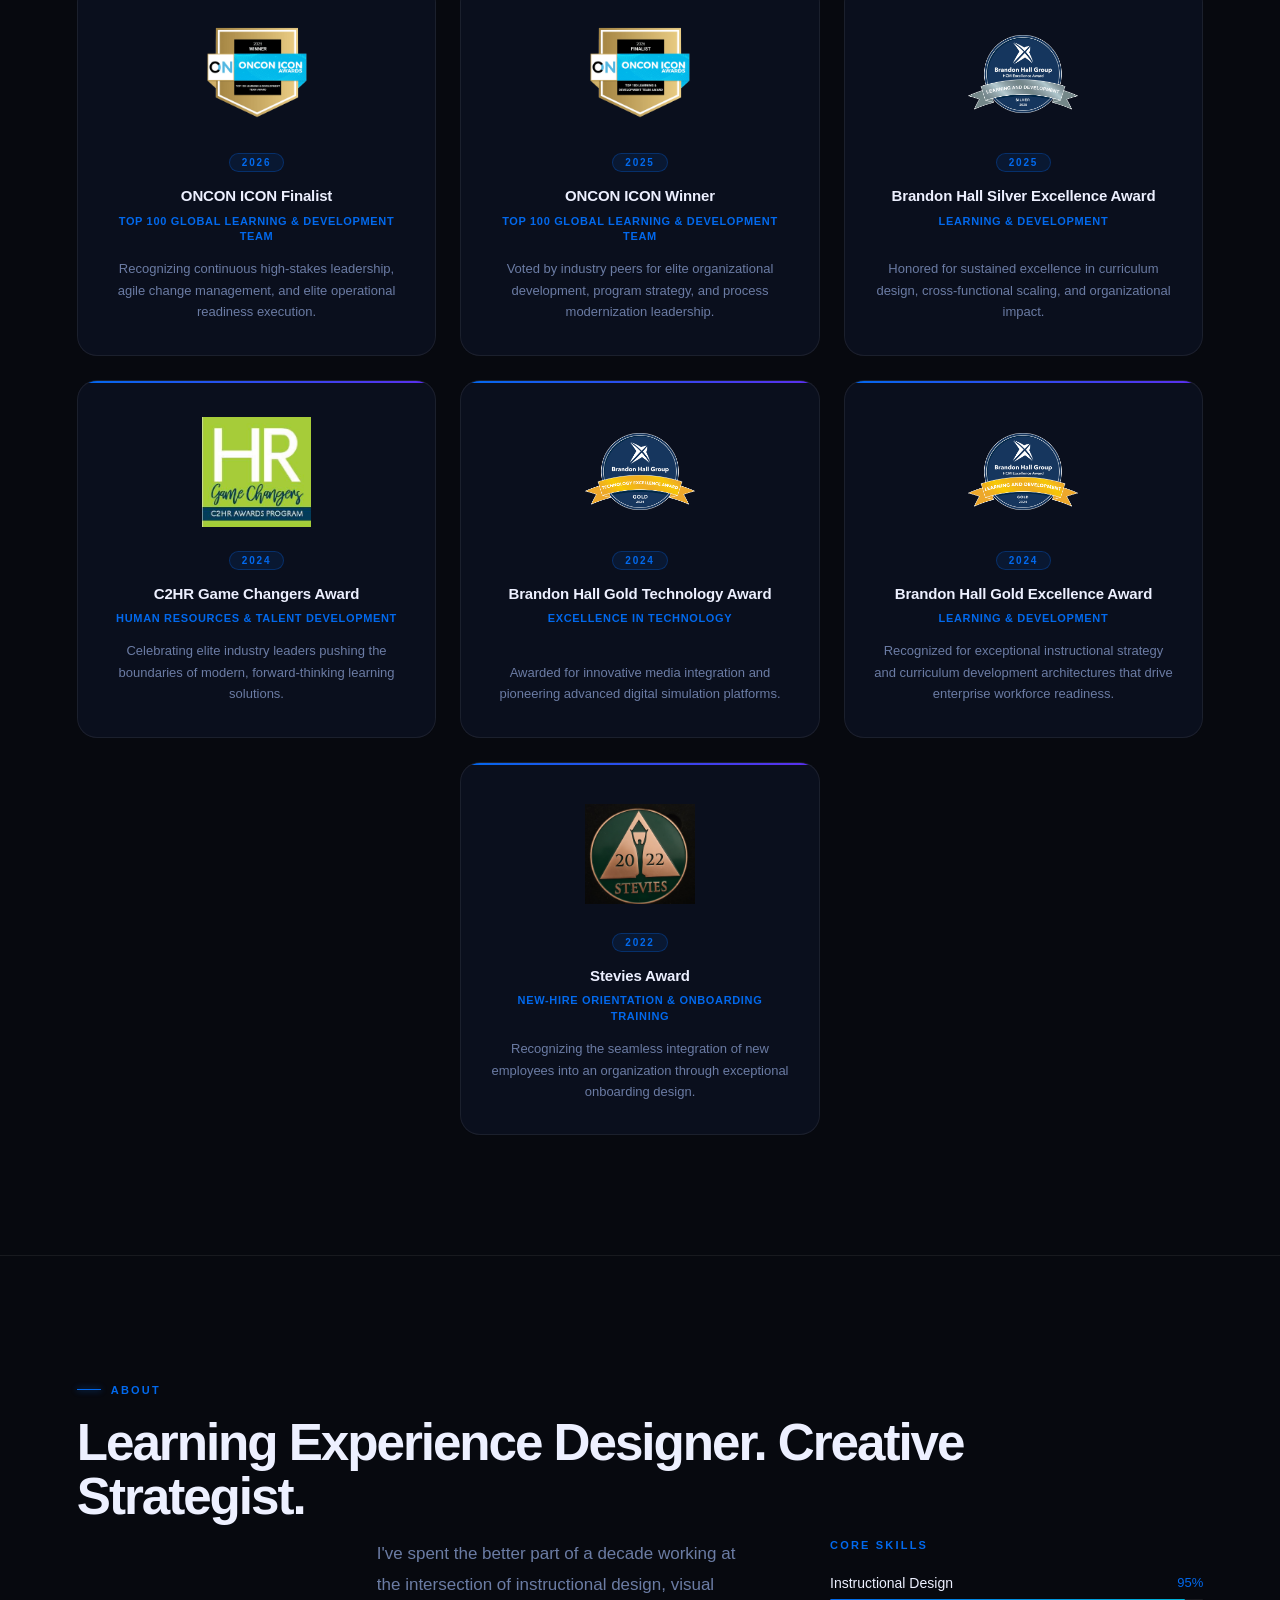
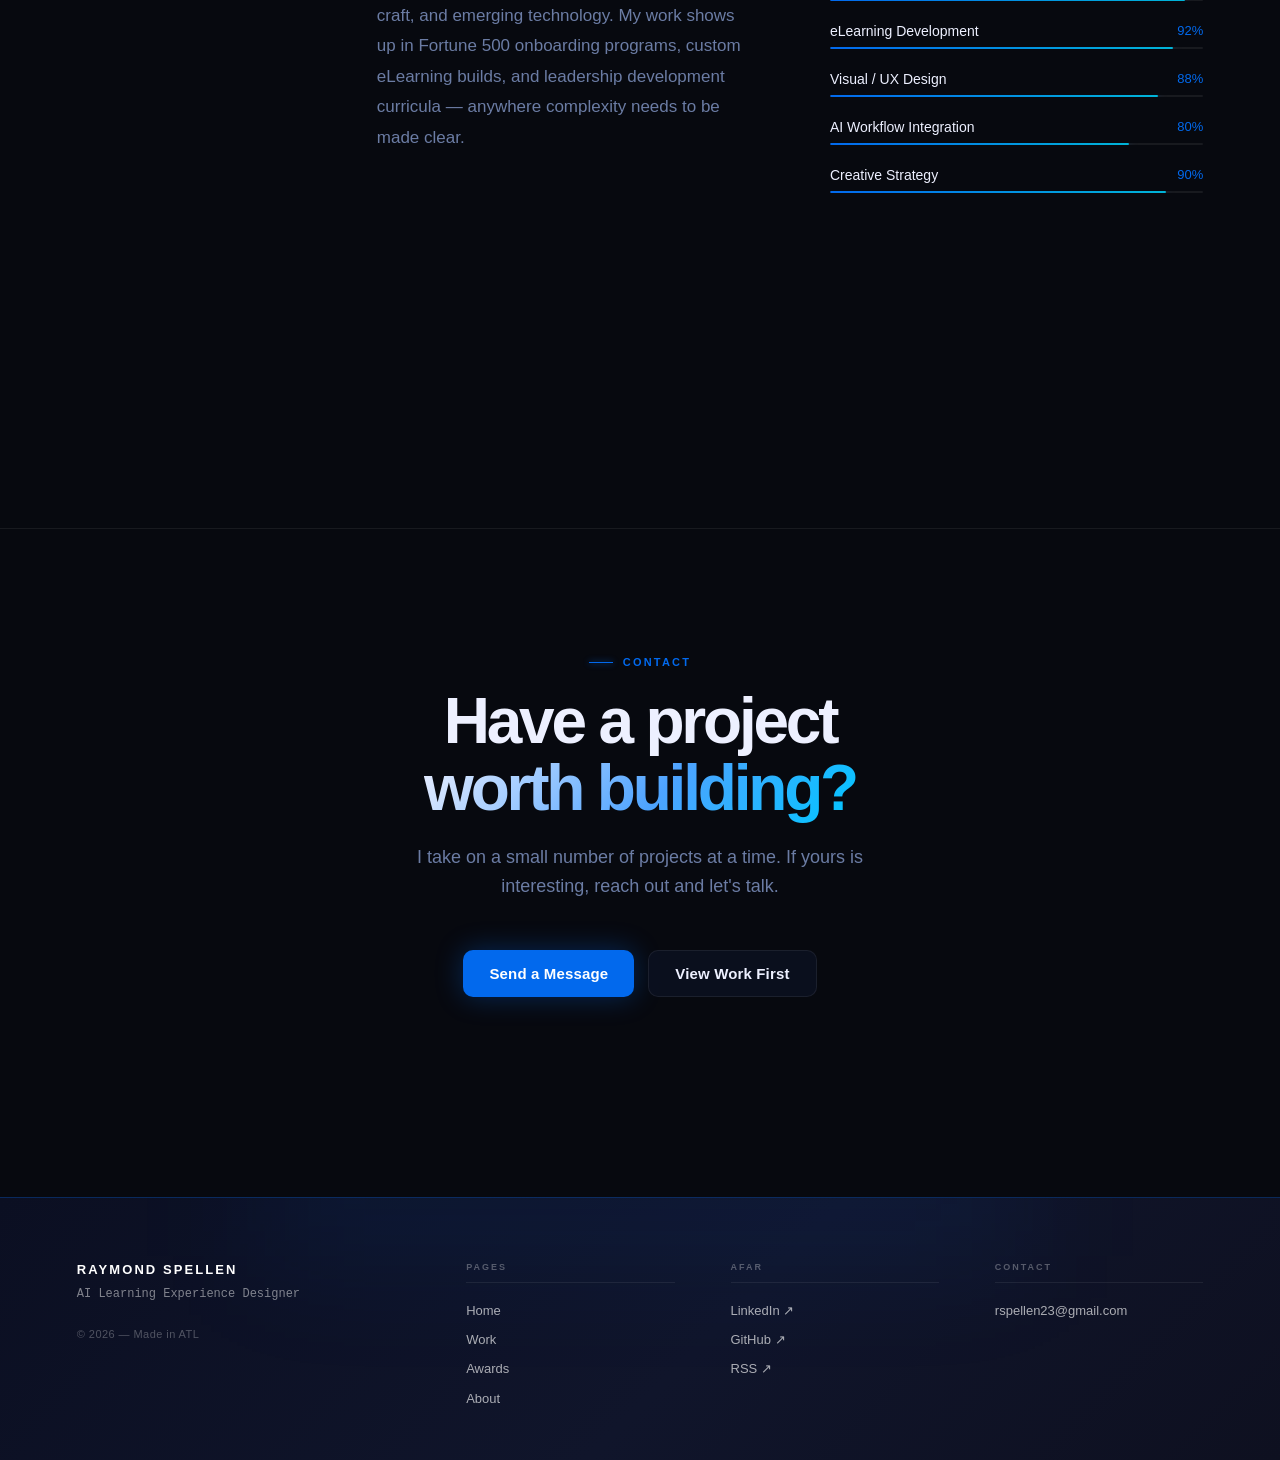
==== commit 90718738: "commit" ====
--- a/index.html
+++ b/index.html
@@ -5,6 +5,8 @@
 <meta name="viewport" content="width=device-width, initial-scale=1.0" />
 <title>Raymond Spellen | Learning Experience Portfolio</title>
 <link rel="stylesheet" href="footer.css" />
+
+<script>(function(){var s=localStorage.getItem("rs-theme");if(s)document.documentElement.dataset.theme=s;})();</script>
 
 <style>
 /* ─── Tokens ─── */
